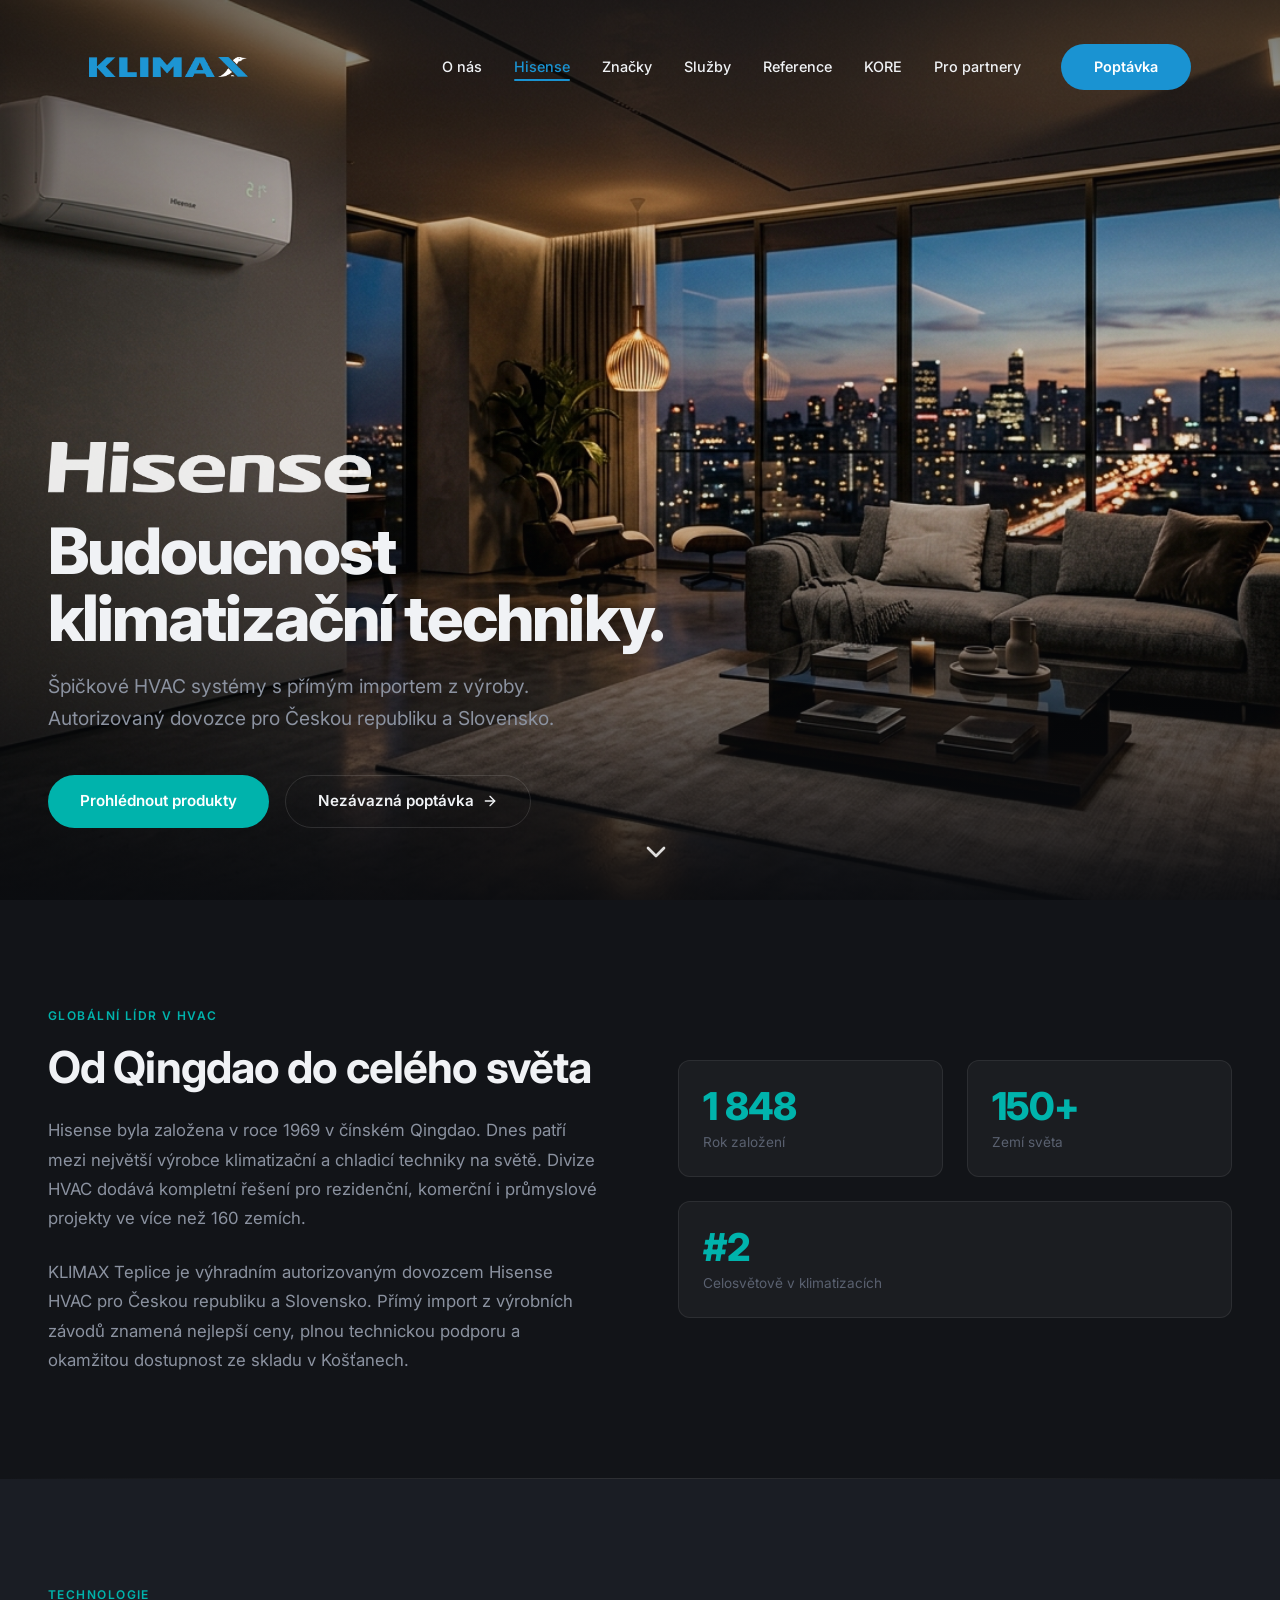
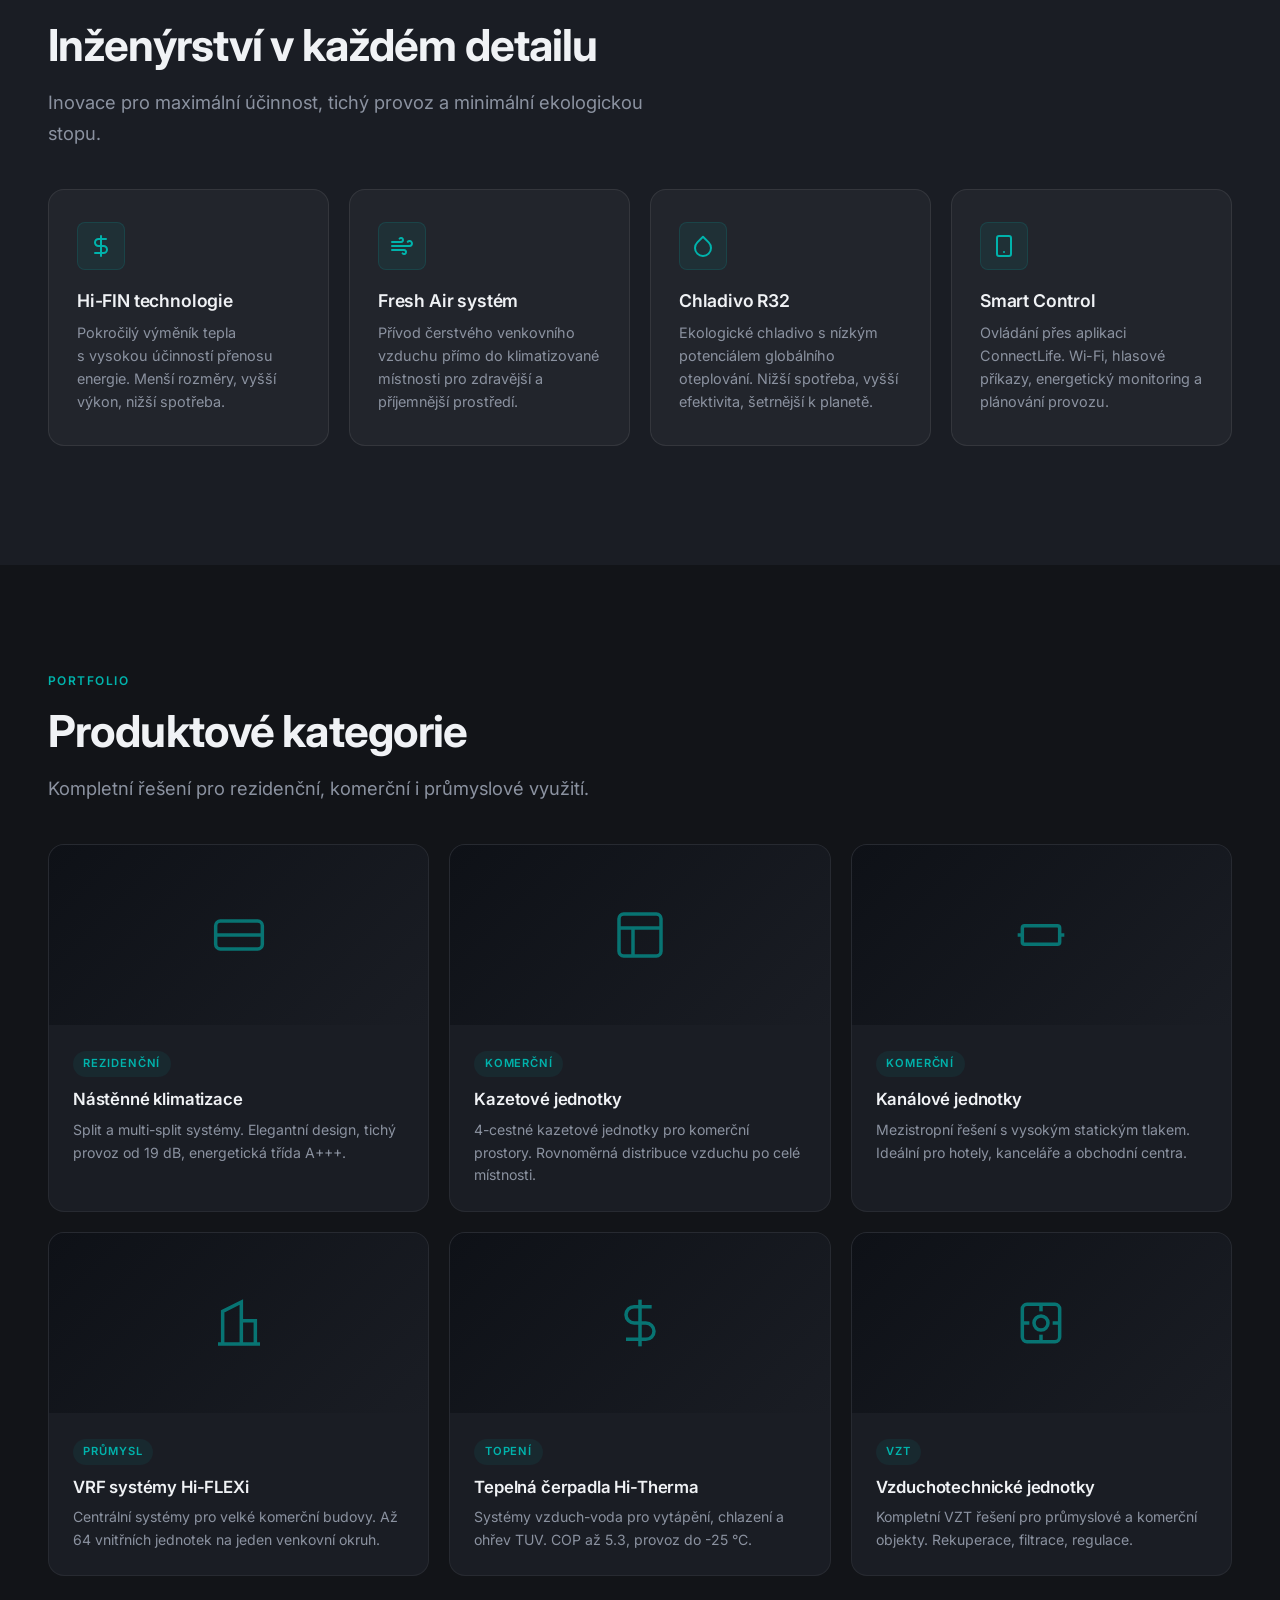
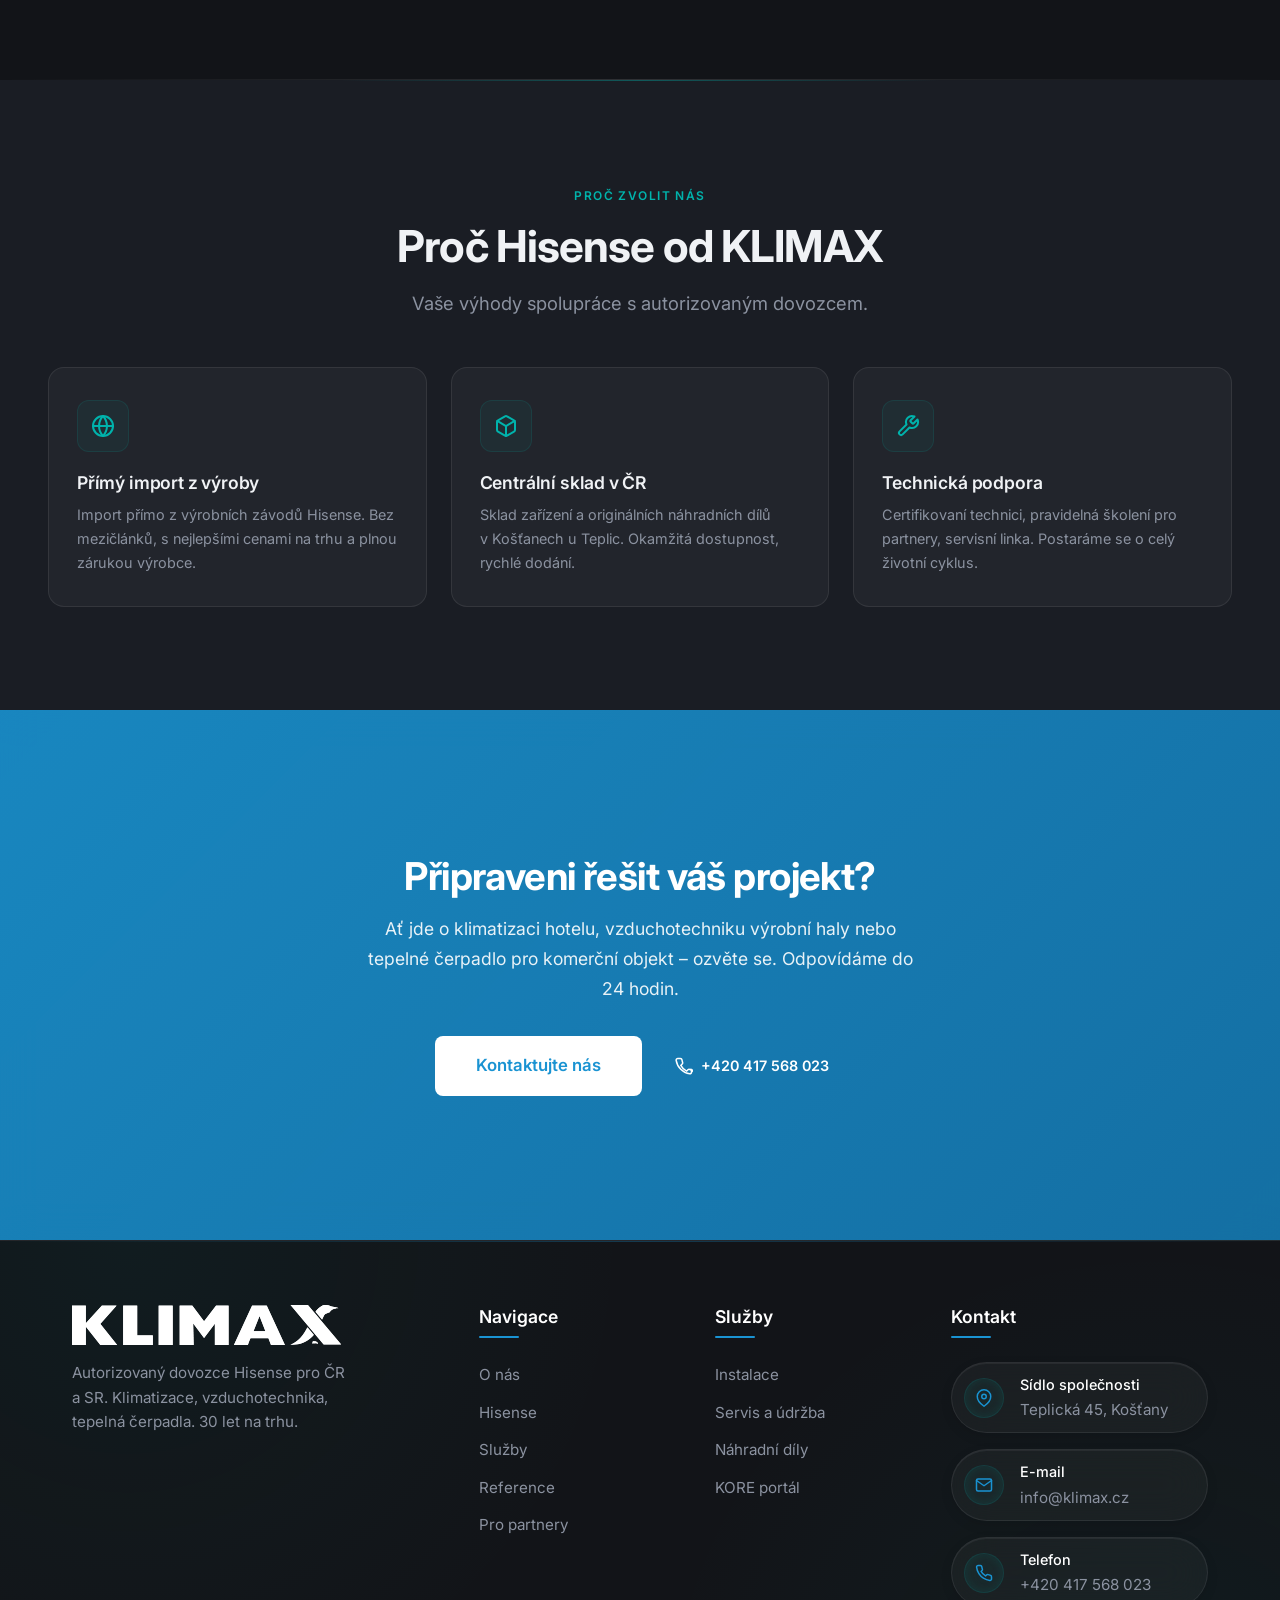
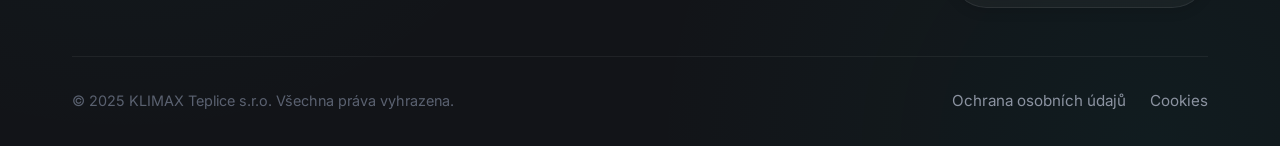
==== hisense.html @ 6080dca3 "other sites" ====
<!DOCTYPE html>
<html lang="cs">
<head>
    <meta charset="UTF-8">
    <meta name="viewport" content="width=device-width, initial-scale=1.0">
    <meta name="description" content="KLIMAX je výhradním autorizovaným dovozcem Hisense HVAC pro Českou republiku a Slovensko. Přímý import, profesionální instalace, celoživotní servis.">
    <meta name="robots" content="index, follow">
    <meta name="author" content="KLIMAX Teplice s.r.o.">
    <link rel="icon" type="image/svg+xml" href="assets/favicon/favicon.svg">
    <link rel="shortcut icon" href="assets/favicon/favicon.ico">
    <meta property="og:title" content="Hisense | KLIMAX Teplice">
    <meta property="og:description" content="KLIMAX je výhradním autorizovaným dovozcem Hisense HVAC pro Českou republiku a Slovensko. Přímý import z výroby, profesionální instalace, celoživotní servis.">
    <meta property="og:type" content="website">
    <meta property="og:locale" content="cs_CZ">
    <title>Hisense | KLIMAX Teplice</title>
    <link rel="stylesheet" href="css/variables.css">
    <link rel="stylesheet" href="css/layout.css">
    <link rel="stylesheet" href="css/components.css">
    <link rel="stylesheet" href="css/pages.css">
    <link rel="stylesheet" href="css/subpages.css">
    <link rel="stylesheet" href="css/hisense.css">
    <link rel="preconnect" href="https://fonts.googleapis.com">
    <link rel="preconnect" href="https://fonts.gstatic.com" crossorigin>
</head>
<body>

<nav class="nav" id="main-nav" role="navigation" aria-label="Hlavní navigace">
    <div class="container nav__inner">
        <a href="index.html" class="nav__logo" aria-label="KLIMAX – domovská stránka">
            <img src="assets/images/Klimax.webp" alt="KLIMAX Logo" class="nav__logo-img" width="140" height="40">
        </a>
        <ul class="nav__menu" id="nav-menu">
            <li class="nav__menu-item"><a href="o-nas.html" class="nav__menu-link">O nás</a></li>
            <li class="nav__menu-item"><a href="hisense.html" class="nav__menu-link nav__menu-link--active">Hisense</a></li>
            <li class="nav__menu-item"><a href="ostatni-znacky.html" class="nav__menu-link">Značky</a></li>
            <li class="nav__menu-item"><a href="sluzby.html" class="nav__menu-link">Služby</a></li>
            <li class="nav__menu-item"><a href="reference.html" class="nav__menu-link">Reference</a></li>
            <li class="nav__menu-item"><a href="kore.html" class="nav__menu-link">KORE</a></li>
            <li class="nav__menu-item"><a href="pro-partnery.html" class="nav__menu-link">Pro partnery</a></li>
            <li class="nav__menu-item"><a href="kontakt.html" class="btn btn--primary btn--pill nav__cta" id="nav-cta">Poptávka</a></li>
        </ul>
        <button class="nav__toggle" id="nav-toggle" aria-label="Otevřít menu" aria-expanded="false">
            <span class="nav__toggle-bar"></span>
            <span class="nav__toggle-bar"></span>
            <span class="nav__toggle-bar"></span>
        </button>
    </div>
</nav>

<main>
    <!-- ====================================================================
         HERO — Cinematic Fullscreen
         ==================================================================== -->
    <header class="hs-hero" id="hero">
        <div class="hs-hero__media">
            <img src="assets/images/hisense-hero-cinematic.jpg" alt="Moderní interiér s klimatizací Hisense" width="1920" height="1080">
        </div>

        <div class="hs-hero__content">
            <div class="hs-hero__logo">
                <img src="assets/images/Hisense.webp" alt="Hisense" width="240" height="48">
            </div>

            <h1 class="hs-hero__title">Budoucnost klimatizační techniky.</h1>

            <p class="hs-hero__subtitle">
                Špičkové HVAC systémy s přímým importem z výroby. Autorizovaný dovozce pro Českou republiku a Slovensko.
            </p>

            <div class="hs-hero__actions">
                <a href="#produkty" class="btn--hs">Prohlédnout produkty</a>
                <a href="kontakt.html" class="btn--hs-outline">
                    Nezávazná poptávka
                    <svg width="16" height="16" viewBox="0 0 24 24" fill="none" stroke="currentColor" stroke-width="2" stroke-linecap="round" stroke-linejoin="round"><path d="M5 12h14"/><path d="m12 5 7 7-7 7"/></svg>
                </a>
            </div>
        </div>

        <div class="hs-hero__scroll" aria-hidden="true">
            <svg width="32" height="32" viewBox="0 0 24 24" fill="none" stroke="currentColor" stroke-width="2" stroke-linecap="round" stroke-linejoin="round"><path d="m6 9 6 6 6-6"/></svg>
        </div>
    </header>


    <!-- ====================================================================
         BRAND INTRO — O Hisense
         ==================================================================== -->
    <section class="hs-section" id="o-hisense">
        <div class="hs-container">
            <div class="hs-intro">
                <div class="hs-intro__text hs-reveal">
                    <span class="hs-label">Globální lídr v HVAC</span>
                    <h2 class="hs-section-title">Od Qingdao do celého&nbsp;světa</h2>
                    <p>
                        Hisense byla založena v roce 1969 v čínském Qingdao. Dnes patří mezi největší výrobce klimatizační a chladicí techniky na světě. Divize HVAC dodává kompletní řešení pro rezidenční, komerční i průmyslové projekty ve více než 160 zemích.
                    </p>
                    <p>
                        KLIMAX Teplice je výhradním autorizovaným dovozcem Hisense HVAC pro Českou republiku a Slovensko. Přímý import z výrobních závodů znamená nejlepší ceny, plnou technickou podporu a okamžitou dostupnost ze skladu v Košťanech.
                    </p>
                </div>

                <div class="hs-intro__stats hs-reveal" data-delay="2">
                    <div class="hs-stat">
                        <div class="hs-stat__value" data-target="1969" data-counter>1969</div>
                        <div class="hs-stat__label">Rok založení</div>
                    </div>
                    <div class="hs-stat">
                        <div class="hs-stat__value" data-target="160" data-suffix="+" data-counter>0</div>
                        <div class="hs-stat__label">Zemí světa</div>
                    </div>
                    <div class="hs-stat hs-stat--wide">
                        <div>
                            <div class="hs-stat__value">#2</div>
                            <div class="hs-stat__label">Celosvětově v klimatizacích</div>
                        </div>
                    </div>
                </div>
            </div>
        </div>
    </section>

    <hr class="hs-divider">

    <!-- ====================================================================
         TECH SHOWCASE — Klíčové technologie
         ==================================================================== -->
    <section class="hs-section hs-section--dark hs-tech" id="technologie">
        <div class="hs-container">
            <div class="hs-reveal">
                <span class="hs-label">Technologie</span>
                <h2 class="hs-section-title">Inženýrství v každém detailu</h2>
                <p class="hs-section-subtitle">Inovace pro maximální účinnost, tichý provoz a minimální ekologickou stopu.</p>
            </div>

            <div class="hs-tech__track" style="margin-top: 2.5rem;" id="tech-track">
                <div class="hs-tech__card hs-reveal" data-delay="1">
                    <div class="hs-tech__icon">
                        <svg width="24" height="24" viewBox="0 0 24 24" fill="none" stroke="currentColor" stroke-width="2" stroke-linecap="round" stroke-linejoin="round"><path d="M12 2v20M17 5H9.5a3.5 3.5 0 0 0 0 7h5a3.5 3.5 0 0 1 0 7H6"/></svg>
                    </div>
                    <h3 class="hs-tech__card-title">Hi-FIN technologie</h3>
                    <p class="hs-tech__card-text">Pokročilý výměník tepla s&nbsp;vysokou účinností přenosu energie. Menší rozměry, vyšší výkon, nižší spotřeba.</p>
                </div>

                <div class="hs-tech__card hs-reveal" data-delay="2">
                    <div class="hs-tech__icon">
                        <svg width="24" height="24" viewBox="0 0 24 24" fill="none" stroke="currentColor" stroke-width="2" stroke-linecap="round" stroke-linejoin="round"><path d="M9.59 4.59A2 2 0 1 1 11 8H2m10.59 11.41A2 2 0 1 0 14 16H2m15.73-8.27A2.5 2.5 0 1 1 19.5 12H2"/></svg>
                    </div>
                    <h3 class="hs-tech__card-title">Fresh Air systém</h3>
                    <p class="hs-tech__card-text">Přívod čerstvého venkovního vzduchu přímo do klimatizované místnosti pro zdravější a příjemnější prostředí.</p>
                </div>

                <div class="hs-tech__card hs-reveal" data-delay="3">
                    <div class="hs-tech__icon">
                        <svg width="24" height="24" viewBox="0 0 24 24" fill="none" stroke="currentColor" stroke-width="2" stroke-linecap="round" stroke-linejoin="round"><path d="M12 2.69l5.66 5.66a8 8 0 1 1-11.31 0z"/></svg>
                    </div>
                    <h3 class="hs-tech__card-title">Chladivo R32</h3>
                    <p class="hs-tech__card-text">Ekologické chladivo s&nbsp;nízkým potenciálem globálního oteplování. Nižší spotřeba, vyšší efektivita, šetrnější k&nbsp;planetě.</p>
                </div>

                <div class="hs-tech__card hs-reveal" data-delay="4">
                    <div class="hs-tech__icon">
                        <svg width="24" height="24" viewBox="0 0 24 24" fill="none" stroke="currentColor" stroke-width="2" stroke-linecap="round" stroke-linejoin="round"><rect x="5" y="2" width="14" height="20" rx="2" ry="2"/><line x1="12" y1="18" x2="12.01" y2="18"/></svg>
                    </div>
                    <h3 class="hs-tech__card-title">Smart Control</h3>
                    <p class="hs-tech__card-text">Ovládání přes aplikaci ConnectLife. Wi-Fi, hlasové příkazy, energetický monitoring a plánování provozu.</p>
                </div>
            </div>

            <div class="hs-tech__hint" aria-hidden="true">
                <svg width="16" height="16" viewBox="0 0 24 24" fill="none" stroke="currentColor" stroke-width="2" stroke-linecap="round" stroke-linejoin="round"><path d="M5 12h14"/><path d="m12 5 7 7-7 7"/></svg>
                <span>Posuňte pro další</span>
            </div>
        </div>
    </section>


    <!-- ====================================================================
         PRODUCTS — Produktové kategorie
         ==================================================================== -->
    <section class="hs-section" id="produkty">
        <div class="hs-container">
            <div class="hs-reveal">
                <span class="hs-label">Portfolio</span>
                <h2 class="hs-section-title">Produktové kategorie</h2>
                <p class="hs-section-subtitle" style="margin-bottom: 2.5rem;">Kompletní řešení pro rezidenční, komerční i průmyslové využití.</p>
            </div>

            <div class="hs-products__grid">
                <div class="hs-product hs-reveal" data-delay="1">
                    <div class="hs-product__visual">
                        <svg width="56" height="56" viewBox="0 0 24 24" fill="none" stroke="var(--accent-hisense)" stroke-width="1.5"><rect x="2" y="6" width="20" height="12" rx="2"/><path d="M22 12H2"/></svg>
                    </div>
                    <div class="hs-product__body">
                        <span class="hs-product__tag">Rezidenční</span>
                        <h3 class="hs-product__name">Nástěnné klimatizace</h3>
                        <p class="hs-product__desc">Split a multi-split systémy. Elegantní design, tichý provoz od 19 dB, energetická třída A+++.</p>
                    </div>
                </div>

                <div class="hs-product hs-reveal" data-delay="2">
                    <div class="hs-product__visual">
                        <svg width="56" height="56" viewBox="0 0 24 24" fill="none" stroke="var(--accent-hisense)" stroke-width="1.5"><rect x="3" y="3" width="18" height="18" rx="2"/><path d="M3 9h18"/><path d="M9 21V9"/></svg>
                    </div>
                    <div class="hs-product__body">
                        <span class="hs-product__tag">Komerční</span>
                        <h3 class="hs-product__name">Kazetové jednotky</h3>
                        <p class="hs-product__desc">4-cestné kazetové jednotky pro komerční prostory. Rovnoměrná distribuce vzduchu po celé místnosti.</p>
                    </div>
                </div>

                <div class="hs-product hs-reveal" data-delay="3">
                    <div class="hs-product__visual">
                        <svg width="56" height="56" viewBox="0 0 24 24" fill="none" stroke="var(--accent-hisense)" stroke-width="1.5"><rect x="4" y="8" width="16" height="8" rx="1"/><path d="M2 12h2"/><path d="M20 12h2"/></svg>
                    </div>
                    <div class="hs-product__body">
                        <span class="hs-product__tag">Komerční</span>
                        <h3 class="hs-product__name">Kanálové jednotky</h3>
                        <p class="hs-product__desc">Mezistropní řešení s vysokým statickým tlakem. Ideální pro hotely, kanceláře a obchodní centra.</p>
                    </div>
                </div>

                <div class="hs-product hs-reveal" data-delay="4">
                    <div class="hs-product__visual">
                        <svg width="56" height="56" viewBox="0 0 24 24" fill="none" stroke="var(--accent-hisense)" stroke-width="1.5"><path d="M3 21h18"/><path d="M5 21V7l8-4v18"/><path d="M13 11h6v10"/></svg>
                    </div>
                    <div class="hs-product__body">
                        <span class="hs-product__tag">Průmysl</span>
                        <h3 class="hs-product__name">VRF systémy Hi-FLEXi</h3>
                        <p class="hs-product__desc">Centrální systémy pro velké komerční budovy. Až 64 vnitřních jednotek na jeden venkovní okruh.</p>
                    </div>
                </div>

                <div class="hs-product hs-reveal" data-delay="5">
                    <div class="hs-product__visual">
                        <svg width="56" height="56" viewBox="0 0 24 24" fill="none" stroke="var(--accent-hisense)" stroke-width="1.5"><path d="M12 2v20"/><path d="M17 5H9.5a3.5 3.5 0 0 0 0 7h5a3.5 3.5 0 0 1 0 7H6"/></svg>
                    </div>
                    <div class="hs-product__body">
                        <span class="hs-product__tag">Topení</span>
                        <h3 class="hs-product__name">Tepelná čerpadla Hi-Therma</h3>
                        <p class="hs-product__desc">Systémy vzduch-voda pro vytápění, chlazení a ohřev TUV. COP až 5.3, provoz do -25 °C.</p>
                    </div>
                </div>

                <div class="hs-product hs-reveal" data-delay="6">
                    <div class="hs-product__visual">
                        <svg width="56" height="56" viewBox="0 0 24 24" fill="none" stroke="var(--accent-hisense)" stroke-width="1.5"><rect x="4" y="4" width="16" height="16" rx="2"/><circle cx="12" cy="12" r="3"/><path d="M12 4v3"/><path d="M12 17v3"/><path d="M4 12h3"/><path d="M17 12h3"/></svg>
                    </div>
                    <div class="hs-product__body">
                        <span class="hs-product__tag">VZT</span>
                        <h3 class="hs-product__name">Vzduchotechnické jednotky</h3>
                        <p class="hs-product__desc">Kompletní VZT řešení pro průmyslové a komerční objekty. Rekuperace, filtrace, regulace.</p>
                    </div>
                </div>
            </div>
        </div>
    </section>

    <hr class="hs-divider">

    <!-- ====================================================================
         ADVANTAGE — Proč Hisense od KLIMAX
         ==================================================================== -->
    <section class="hs-section hs-section--dark hs-advantage" id="vyhody">
        <div class="hs-container">
            <div class="hs-reveal" style="text-align: center;">
                <span class="hs-label">Proč zvolit nás</span>
                <h2 class="hs-section-title" style="max-width: 600px; margin-left: auto; margin-right: auto;">Proč Hisense od&nbsp;KLIMAX</h2>
                <p class="hs-section-subtitle" style="max-width: 550px; margin-left: auto; margin-right: auto;">Vaše výhody spolupráce s&nbsp;autorizovaným dovozcem.</p>
            </div>

            <div class="hs-advantage__grid">
                <div class="hs-advantage__card hs-reveal" data-delay="1">
                    <div class="hs-advantage__icon">
                        <svg width="24" height="24" viewBox="0 0 24 24" fill="none" stroke="currentColor" stroke-width="2" stroke-linecap="round" stroke-linejoin="round"><circle cx="12" cy="12" r="10"/><path d="M2 12h20"/><path d="M12 2a15.3 15.3 0 0 1 4 10 15.3 15.3 0 0 1-4 10 15.3 15.3 0 0 1-4-10 15.3 15.3 0 0 1 4-10z"/></svg>
                    </div>
                    <h3 class="hs-advantage__title">Přímý import z výroby</h3>
                    <p class="hs-advantage__text">Import přímo z výrobních závodů Hisense. Bez mezičlánků, s&nbsp;nejlepšími cenami na trhu a plnou zárukou výrobce.</p>
                </div>

                <div class="hs-advantage__card hs-reveal" data-delay="2">
                    <div class="hs-advantage__icon">
                        <svg width="24" height="24" viewBox="0 0 24 24" fill="none" stroke="currentColor" stroke-width="2" stroke-linecap="round" stroke-linejoin="round"><path d="M21 16V8a2 2 0 0 0-1-1.73l-7-4a2 2 0 0 0-2 0l-7 4A2 2 0 0 0 3 8v8a2 2 0 0 0 1 1.73l7 4a2 2 0 0 0 2 0l7-4A2 2 0 0 0 21 16z"/><polyline points="3.27 6.96 12 12.01 20.73 6.96"/><line x1="12" y1="22.08" x2="12" y2="12"/></svg>
                    </div>
                    <h3 class="hs-advantage__title">Centrální sklad v ČR</h3>
                    <p class="hs-advantage__text">Sklad zařízení a originálních náhradních dílů v&nbsp;Košťanech u Teplic. Okamžitá dostupnost, rychlé dodání.</p>
                </div>

                <div class="hs-advantage__card hs-reveal" data-delay="3">
                    <div class="hs-advantage__icon">
                        <svg width="24" height="24" viewBox="0 0 24 24" fill="none" stroke="currentColor" stroke-width="2" stroke-linecap="round" stroke-linejoin="round"><path d="M14.7 6.3a1 1 0 0 0 0 1.4l1.6 1.6a1 1 0 0 0 1.4 0l3.77-3.77a6 6 0 0 1-7.94 7.94l-6.91 6.91a2.12 2.12 0 0 1-3-3l6.91-6.91a6 6 0 0 1 7.94-7.94l-3.76 3.76z"/></svg>
                    </div>
                    <h3 class="hs-advantage__title">Technická podpora</h3>
                    <p class="hs-advantage__text">Certifikovaní technici, pravidelná školení pro partnery, servisní linka. Postaráme se o celý životní cyklus.</p>
                </div>
            </div>
        </div>
    </section>


    <!-- ====================================================================
         CTA — Stejný jako na ostatních stránkách
         ==================================================================== -->
    <section class="section cta-section" id="cta">
        <div class="container cta-section__content fade-in">
            <h2 class="cta-section__title">Připraveni řešit váš projekt?</h2>
            <p class="cta-section__text">
                Ať jde o klimatizaci hotelu, vzduchotechniku výrobní haly nebo tepelné čerpadlo
                pro komerční objekt – ozvěte se. Odpovídáme do 24 hodin.
            </p>
            <div class="cta-section__actions">
                <a href="kontakt.html" class="btn btn--white btn--lg btn--pill" id="cta-contact">Kontaktujte nás</a>
                <a href="tel:+420417568023" class="btn btn--ghost-white" id="cta-phone">
                    <svg width="18" height="18" viewBox="0 0 18 18" fill="none" stroke="currentColor" stroke-width="1.5" aria-hidden="true"><path d="M16.5 12.69v2.5a1.67 1.67 0 01-1.82 1.67A16.5 16.5 0 011.14 3.32 1.67 1.67 0 012.81 1.5h2.5a1.67 1.67 0 011.67 1.43 10.72 10.72 0 00.58 2.35 1.67 1.67 0 01-.37 1.76L5.84 8.39a13.33 13.33 0 005.77 5.77l1.35-1.35a1.67 1.67 0 011.76-.37 10.72 10.72 0 002.35.58 1.67 1.67 0 011.43 1.67z"/></svg>
                    +420 417 568 023
                </a>
            </div>
        </div>
    </section>
</main>

<footer class="footer" id="footer">
    <div class="container">
        <div class="footer__grid">
            <div class="footer__col">
                <a href="index.html" class="footer__logo" aria-label="KLIMAX">
                    <img src="assets/images/Klimax-white.webp" alt="KLIMAX Logo" class="footer__logo-img" width="140" height="40">
                </a>
                <p class="footer__about">
                    Autorizovaný dovozce Hisense pro ČR a SR.
                    Klimatizace, vzduchotechnika, tepelná čerpadla.
                    30&nbsp;let na trhu.
                </p>
            </div>
            <div class="footer__col">
                <h4 class="footer__title">Navigace</h4>
                <ul class="footer__links">
                    <li><a href="o-nas.html" class="footer__link">O nás</a></li>
                    <li><a href="hisense.html" class="footer__link">Hisense</a></li>
                    <li><a href="sluzby.html" class="footer__link">Služby</a></li>
                    <li><a href="reference.html" class="footer__link">Reference</a></li>
                    <li><a href="pro-partnery.html" class="footer__link">Pro partnery</a></li>
                </ul>
            </div>
            <div class="footer__col">
                <h4 class="footer__title">Služby</h4>
                <ul class="footer__links">
                    <li><a href="sluzby.html#instalace" class="footer__link">Instalace</a></li>
                    <li><a href="sluzby.html#servis" class="footer__link">Servis a údržba</a></li>
                    <li><a href="sluzby.html#nahradni-dily" class="footer__link">Náhradní díly</a></li>
                    <li><a href="kore.html" class="footer__link">KORE portál</a></li>
                </ul>
            </div>
            <div class="footer__col">
                <h4 class="footer__title">Kontakt</h4>
                <div class="footer__contact">
                    <a href="https://maps.google.com/?q=Teplická+45,+Košťany" target="_blank" rel="noopener noreferrer" class="footer__contact-item">
                        <div class="footer__contact-icon">
                            <svg width="18" height="18" viewBox="0 0 24 24" fill="none" stroke="currentColor" stroke-width="2" stroke-linecap="round" stroke-linejoin="round"><path d="M21 10c0 7-9 13-9 13s-9-6-9-13a9 9 0 0 1 18 0z"/><circle cx="12" cy="10" r="3"/></svg>
                        </div>
                        <div class="footer__contact-text">
                            <strong>Sídlo společnosti</strong>
                            <span>Teplická 45, Košťany</span>
                        </div>
                    </a>
                    <a href="mailto:info@klimax.cz" class="footer__contact-item">
                        <div class="footer__contact-icon">
                            <svg width="18" height="18" viewBox="0 0 24 24" fill="none" stroke="currentColor" stroke-width="2" stroke-linecap="round" stroke-linejoin="round"><path d="M4 4h16c1.1 0 2 .9 2 2v12c0 1.1-.9 2-2 2H4c-1.1 0-2-.9-2-2V6c0-1.1.9-2 2-2z"/><polyline points="22,6 12,13 2,6"/></svg>
                        </div>
                        <div class="footer__contact-text">
                            <strong>E-mail</strong>
                            <span>info@klimax.cz</span>
                        </div>
                    </a>
                    <a href="tel:+420417568023" class="footer__contact-item">
                        <div class="footer__contact-icon">
                            <svg width="18" height="18" viewBox="0 0 24 24" fill="none" stroke="currentColor" stroke-width="2" stroke-linecap="round" stroke-linejoin="round"><path d="M22 16.92v3a2 2 0 0 1-2.18 2 19.79 19.79 0 0 1-8.63-3.07 19.5 19.5 0 0 1-6-6 19.79 19.79 0 0 1-3.07-8.67A2 2 0 0 1 4.11 2h3a2 2 0 0 1 2 1.72 12.84 12.84 0 0 0 .7 2.81 2 2 0 0 1-.45 2.11L8.09 9.91a16 16 0 0 0 6 6l1.27-1.27a2 2 0 0 1 2.11-.45 12.84 12.84 0 0 0 2.81.7A2 2 0 0 1 22 16.92z"/></svg>
                        </div>
                        <div class="footer__contact-text">
                            <strong>Telefon</strong>
                            <span>+420 417 568 023</span>
                        </div>
                    </a>
                </div>
            </div>
        </div>
        <div class="footer__bottom">
            <p class="footer__copyright">&copy; 2025 KLIMAX Teplice s.r.o. Všechna práva vyhrazena.</p>
            <div class="footer__bottom-links">
                <a href="#" class="footer__link">Ochrana osobních údajů</a>
                <a href="#" class="footer__link">Cookies</a>
            </div>
        </div>
    </div>
</footer>

<script src="js/main.js"></script>
<script>
/* ==========================================================================
   Hisense Page – Reveal Animations & Counter
   Uses IntersectionObserver for scroll-triggered entrance animations.
   ========================================================================== */
(function () {
  'use strict';

  /* --- Scroll Reveal --- */
  const reveals = document.querySelectorAll('.hs-reveal');
  if (reveals.length && 'IntersectionObserver' in window) {
    const revealObs = new IntersectionObserver(function (entries) {
      entries.forEach(function (entry) {
        if (entry.isIntersecting) {
          entry.target.classList.add('hs-reveal--visible');
          revealObs.unobserve(entry.target);
        }
      });
    }, { threshold: 0.12 });

    reveals.forEach(function (el) { revealObs.observe(el); });
  } else {
    /* Fallback: show all */
    reveals.forEach(function (el) { el.classList.add('hs-reveal--visible'); });
  }

  /* --- Stat Counter Animation --- */
  var counterEls = document.querySelectorAll('[data-counter]');
  if (counterEls.length && 'IntersectionObserver' in window) {
    var counterObs = new IntersectionObserver(function (entries) {
      entries.forEach(function (entry) {
        if (entry.isIntersecting) {
          animateCounter(entry.target);
          counterObs.unobserve(entry.target);
        }
      });
    }, { threshold: 0.5 });

    counterEls.forEach(function (el) { counterObs.observe(el); });
  }

  function animateCounter(el) {
    var target = parseInt(el.getAttribute('data-target'), 10);
    var suffix = el.getAttribute('data-suffix') || '';
    var prefix = el.getAttribute('data-prefix') || '';
    var duration = 1800;
    var start = performance.now();

    function update(now) {
      var elapsed = now - start;
      var progress = Math.min(elapsed / duration, 1);
      /* ease-out cubic */
      var eased = 1 - Math.pow(1 - progress, 3);
      var current = Math.round(eased * target);
      el.textContent = prefix + current.toLocaleString('cs-CZ') + suffix;
      if (progress < 1) requestAnimationFrame(update);
    }

    requestAnimationFrame(update);
  }

  /* --- Tech track drag-to-scroll (mobile/tablet) --- */
  var track = document.getElementById('tech-track');
  if (track) {
    var isDown = false, startX, scrollLeft;

    track.addEventListener('mousedown', function (e) {
      isDown = true;
      track.style.cursor = 'grabbing';
      startX = e.pageX - track.offsetLeft;
      scrollLeft = track.scrollLeft;
    });

    track.addEventListener('mouseleave', function () { isDown = false; track.style.cursor = 'grab'; });
    track.addEventListener('mouseup', function () { isDown = false; track.style.cursor = 'grab'; });

    track.addEventListener('mousemove', function (e) {
      if (!isDown) return;
      e.preventDefault();
      var x = e.pageX - track.offsetLeft;
      track.scrollLeft = scrollLeft - (x - startX);
    });
  }
})();
</script>
</body>
</html>
---- css/variables.css ----
/* ==========================================================================
   KLIMAX Teplice – Design Tokens, Reset & Base Styles
   --------------------------------------------------------------------------
   Single source of truth for all design tokens used across the site.
   Import this file FIRST in your main stylesheet or HTML.
   ========================================================================== */

/* --------------------------------------------------------------------------
   Google Font: Inter (400 Regular, 500 Medium, 600 SemiBold, 700 Bold)
   -------------------------------------------------------------------------- */
@import url('https://fonts.googleapis.com/css2?family=Inter:wght@400;500;600;700&display=swap');

/* ==========================================================================
   1. DESIGN TOKENS (Custom Properties)
   ========================================================================== */
:root {
  /* --- Colour Palette: Backgrounds ---------------------------------------- */
  --bg-primary:    #121418;
  --bg-secondary:  #1A1D24;
  --bg-tertiary:   #22262E;
  --bg-elevated:   #2A2E38;

  /* --- Colour Palette: Text ----------------------------------------------- */
  --text-primary:   #F0F2F5;
  --text-secondary: #8B92A0;
  --text-muted:     #5A6170;

  /* --- Colour Palette: KLIMAX Accent (Primary Blue) ----------------------- */
  --accent-klimax:       #1a93d2;
  --accent-klimax-hover:  #1580bc;
  --accent-klimax-glow:   rgba(26, 147, 210, 0.15);
  --accent-klimax-glow-strong: rgba(26, 147, 210, 0.30);

  /* --- Colour Palette: Hisense Accent (Teal – brand-specific only) -------- */
  --accent-hisense:      #00B3AC;
  --accent-hisense-hover: #009E98;
  --accent-hisense-glow:  rgba(0, 179, 172, 0.12);

  /* --- Typography --------------------------------------------------------- */
  --font-primary: 'Inter', system-ui, -apple-system, BlinkMacSystemFont, 'Segoe UI', Roboto, sans-serif;

  /* --- Borders ------------------------------------------------------------ */
  --border-color:       rgba(255, 255, 255, 0.06);
  --border-color-hover: rgba(255, 255, 255, 0.12);

  /* --- Border Radii ------------------------------------------------------- */
  --radius-sm:  6px;
  --radius-md:  8px;
  --radius-lg: 12px;
  --radius-xl: 16px;
  --radius-pill: 50px;

  /* --- Shadows ------------------------------------------------------------- */
  --shadow-sm:  0 2px  8px rgba(0, 0, 0, 0.20);
  --shadow-md:  0 4px 24px rgba(0, 0, 0, 0.25);
  --shadow-lg:  0 8px 40px rgba(0, 0, 0, 0.35);
  --shadow-glow-klimax:  0 4px 30px rgba(26, 147, 210, 0.15);
  --shadow-glow-hisense: 0 4px 30px rgba(0, 179, 172, 0.12);

  /* --- Transitions -------------------------------------------------------- */
  --transition-fast:   0.2s ease;
  --transition-base:   0.3s ease;
  --transition-smooth: 0.4s cubic-bezier(0.25, 0.46, 0.45, 0.94);

  /* --- Z-Index Scale ------------------------------------------------------ */
  --z-base:    1;
  --z-card:   10;
  --z-nav:  1000;
  --z-modal: 2000;

  /* --- Spacing Scale (used for reference) --------------------------------- */
  --space-xs:  0.25rem;
  --space-sm:  0.5rem;
  --space-md:  1rem;
  --space-lg:  1.5rem;
  --space-xl:  2rem;
  --space-2xl: 3rem;
  --space-3xl: 4rem;
  --space-4xl: 5rem;

  /* --- Nav Height --------------------------------------------------------- */
  --nav-height: 100px;
  --nav-height-scrolled: 70px;

  /* --- Liquid Glass Design Tokens ---------------------------------------- */
  --glass-bg:            rgba(255, 255, 255, 0.04);
  --glass-bg-strong:     rgba(255, 255, 255, 0.07);
  --glass-bg-accent:     rgba(0, 179, 172, 0.06);
  --glass-bg-klimax:     rgba(26, 147, 210, 0.06);
  --glass-border:        rgba(255, 255, 255, 0.08);
  --glass-border-strong: rgba(255, 255, 255, 0.14);
  --glass-border-accent: rgba(0, 179, 172, 0.15);
  --glass-glow:          inset 0 1px 0 0 rgba(255, 255, 255, 0.06);
  --glass-glow-strong:   inset 0 1px 0 0 rgba(255, 255, 255, 0.12);
  --glass-glow-edge:     inset 0 0 30px rgba(255, 255, 255, 0.02);
  --glass-blur:          20px;
  --glass-blur-heavy:    40px;
  --glass-shadow:        0 8px 32px rgba(0, 0, 0, 0.25), 0 2px 8px rgba(0, 0, 0, 0.15);
  --glass-shadow-lg:     0 16px 48px rgba(0, 0, 0, 0.3), 0 4px 12px rgba(0, 0, 0, 0.2);
  --glass-shadow-float:  0 20px 60px rgba(0, 0, 0, 0.35);
  --glass-refraction:    linear-gradient(135deg, rgba(255,255,255,0.08) 0%, transparent 40%, transparent 60%, rgba(255,255,255,0.04) 100%);
}


/* ==========================================================================
   2. CSS RESET
   ========================================================================== */

/*
 * Modern CSS reset – removes default browser inconsistencies while
 * preserving accessibility defaults (focus outlines, reduced-motion).
 */

*,
*::before,
*::after {
  box-sizing: border-box;
  margin: 0;
  padding: 0;
}

/* Remove list styles on ul, ol with a role attribute (indicates navigation) */
ul,
ol {
  list-style: none;
}

/* Anchors: inherit colour, remove underline by default */
a {
  color: inherit;
  text-decoration: none;
}

/* Images & media: block-level, max-width containment */
img,
picture,
video,
canvas {
  display: block;
  max-width: 100%;
}

/* SVGs: block by default, inline when inside flex/inline-flex containers */
svg {
  max-width: 100%;
}

/* Standalone SVGs are block-level */
svg:not([class]) {
  display: block;
}

/* SVGs inside buttons, links, and inline containers stay inline */
.btn svg,
.brand-card__link svg,
.trust-bar__item svg,
.footer__contact-item svg,
.kore-teaser__feature svg,
.service-card__icon svg,
.pillar-card__icon svg {
  display: inline-block;
  flex-shrink: 0;
}

/* Form elements: inherit font */
input,
button,
textarea,
select {
  font: inherit;
  color: inherit;
}

/* Remove default button styles */
button {
  background: none;
  border: none;
  cursor: pointer;
}

/* Tables */
table {
  border-collapse: collapse;
  border-spacing: 0;
}


/* ==========================================================================
   3. BASE / BODY STYLES
   ========================================================================== */

html {
  scroll-behavior: smooth;
  -webkit-text-size-adjust: 100%;
  text-size-adjust: 100%;
}

/* Respect user motion preferences */
@media (prefers-reduced-motion: reduce) {
  html {
    scroll-behavior: auto;
  }

  *,
  *::before,
  *::after {
    animation-duration: 0.01ms !important;
    animation-iteration-count: 1 !important;
    transition-duration: 0.01ms !important;
    scroll-behavior: auto !important;
  }
}

body {
  background-color: var(--bg-primary);
  color: var(--text-primary);
  font-family: var(--font-primary);
  font-size: 1rem;
  line-height: 1.6;
  -webkit-font-smoothing: antialiased;
  -moz-osx-font-smoothing: grayscale;
  text-rendering: optimizeLegibility;
  overflow-x: hidden;
  min-height: 100vh;
  min-height: 100dvh; /* Modern viewport unit */
}


/* ==========================================================================
   4. TYPOGRAPHY SCALE
   ========================================================================== */

/*
 * Fluid typography using clamp() – smoothly scales between breakpoints
 * without abrupt jumps. Values: min / preferred (viewport-relative) / max.
 */

h1,
.h1 {
  font-family: var(--font-primary);
  font-size: clamp(2.5rem, 5vw + 1rem, 4rem);
  font-weight: 700;
  line-height: 1.1;
  letter-spacing: -0.02em;
  color: var(--text-primary);
}

h2,
.h2 {
  font-family: var(--font-primary);
  font-size: clamp(2rem, 4vw + 0.5rem, 3rem);
  font-weight: 700;
  line-height: 1.15;
  letter-spacing: -0.015em;
  color: var(--text-primary);
}

h3,
.h3 {
  font-family: var(--font-primary);
  font-size: clamp(1.25rem, 2vw + 0.25rem, 1.75rem);
  font-weight: 600;
  line-height: 1.3;
  letter-spacing: -0.01em;
  color: var(--text-primary);
}

h4,
.h4 {
  font-family: var(--font-primary);
  font-size: 1.125rem;
  font-weight: 600;
  line-height: 1.4;
  color: var(--text-primary);
}

p {
  font-size: 1rem;
  line-height: 1.7;
  color: var(--text-secondary);
}

@media (min-width: 768px) {
  p {
    font-size: 1.125rem;
  }
}

/* Larger body text variant */
.text-lg {
  font-size: 1.25rem;
  line-height: 1.6;
}

small,
.text-sm {
  font-size: 0.875rem;
  line-height: 1.5;
}


/* ==========================================================================
   5. SELECTION & FOCUS STYLES
   ========================================================================== */

::selection {
  background-color: var(--accent-klimax);
  color: #ffffff;
}

::-moz-selection {
  background-color: var(--accent-klimax);
  color: #ffffff;
}

/* Accessible focus-visible outlines – only on keyboard navigation */
:focus-visible {
  outline: 2px solid var(--accent-klimax);
  outline-offset: 2px;
}

/* Remove outline for mouse clicks */
:focus:not(:focus-visible) {
  outline: none;
}


/* ==========================================================================
   6. SCROLLBAR STYLING (Webkit + Firefox)
   ========================================================================== */

/* Firefox */
* {
  scrollbar-width: thin;
  scrollbar-color: var(--bg-tertiary) var(--bg-primary);
}

/* Webkit (Chrome, Safari, Edge) */
::-webkit-scrollbar {
  width: 8px;
}

::-webkit-scrollbar-track {
  background: var(--bg-primary);
}

::-webkit-scrollbar-thumb {
  background: var(--bg-tertiary);
  border-radius: 4px;
}

::-webkit-scrollbar-thumb:hover {
  background: var(--bg-elevated);
}
---- css/layout.css ----
/* ==========================================================================
   KLIMAX Teplice – Layout Primitives
   --------------------------------------------------------------------------
   Container, section, and grid utilities. Mobile-first with progressive
   enhancement at sm (480), md (768), lg (1024), xl (1280) breakpoints.
   ========================================================================== */


/* ==========================================================================
   1. CONTAINER
   ========================================================================== */

.container {
  width: 100%;
  max-width: 1200px;
  margin-left: auto;
  margin-right: auto;
  padding-left: 1rem;
  padding-right: 1rem;
}

/* Narrower container variant for text-heavy content */
.container--narrow {
  max-width: 800px;
}

/* Wider container for full-bleed sections */
.container--wide {
  max-width: 1400px;
}


/* ==========================================================================
   2. SECTION
   ========================================================================== */

.section {
  padding-top: 3rem;
  padding-bottom: 3rem;
  position: relative;
}

/* --- Section Header ------------------------------------------------------- */
.section__header {
  text-align: center;
  margin-bottom: 2rem;
}

.section__title {
  position: relative;
  display: inline-block;
  margin-bottom: 1rem;
}

/* Accent underline beneath section titles */
.section__title::after {
  content: '';
  position: absolute;
  bottom: -8px;
  left: 50%;
  transform: translateX(-50%);
  width: 48px;
  height: 3px;
  background: var(--accent-klimax);
  border-radius: 2px;
  transition: width var(--transition-base);
}

.section__title:hover::after {
  width: 72px;
}

.section__subtitle {
  color: var(--text-secondary);
  max-width: 600px;
  margin-left: auto;
  margin-right: auto;
  margin-top: 1rem;
  font-size: 1rem;
  line-height: 1.7;
}

/* --- Dark Section Variant ------------------------------------------------- */
.section--dark {
  background-color: var(--bg-primary);
  color: #ffffff;
}

.section--dark .section__title {
  color: #ffffff;
}

.section--dark .section__subtitle {
  color: rgba(255, 255, 255, 0.7);
}


/* ==========================================================================
   3. GRID UTILITIES
   ========================================================================== */

/*
 * Reusable grid system. Each grid defaults to single column (mobile-first)
 * and expands at larger breakpoints via media queries below.
 */

.grid {
  display: grid;
  gap: 1.5rem;
}

.grid--2 { --grid-columns: 2; }
.grid--3 { --grid-columns: 3; }
.grid--4 { --grid-columns: 4; }


/* ==========================================================================
   4. RESPONSIVE BREAKPOINTS (Mobile-First)
   ========================================================================== */

/* --- sm: 480px ------------------------------------------------------------ */
@media (min-width: 480px) {
  .section__subtitle {
    font-size: 1.0625rem;
  }
}

/* --- md: 768px ------------------------------------------------------------ */
@media (min-width: 768px) {
  .container {
    padding-left: 1.5rem;
    padding-right: 1.5rem;
  }

  .section {
    padding-top: 4rem;
    padding-bottom: 4rem;
  }

  .section__header {
    margin-bottom: 2.5rem;
  }

  .section__subtitle {
    font-size: 1.125rem;
  }

  /* Grid expands to 2 columns at md */
  .grid--2,
  .grid--3,
  .grid--4 {
    grid-template-columns: repeat(2, 1fr);
  }
}

/* --- lg: 1024px ----------------------------------------------------------- */
@media (min-width: 1024px) {
  .section {
    padding-top: 5rem;
    padding-bottom: 5rem;
  }

  .section__header {
    margin-bottom: 3rem;
  }

  /* 3-col grid at lg */
  .grid--3 {
    grid-template-columns: repeat(3, 1fr);
  }

  /* 4-col grid starts as 3 at lg */
  .grid--4 {
    grid-template-columns: repeat(3, 1fr);
  }
}

/* --- xl: 1280px ----------------------------------------------------------- */
@media (min-width: 1280px) {
  .container {
    padding-left: 2rem;
    padding-right: 2rem;
  }

  /* Full 4-col grid at xl */
  .grid--4 {
    grid-template-columns: repeat(4, 1fr);
  }
}
---- css/components.css ----
/* ==========================================================================
   KLIMAX Teplice – Components
   --------------------------------------------------------------------------
   All reusable UI components: navigation, buttons, trust bar, cards,
   KORE teaser, CTA section, footer, and scroll-triggered animations.
   ========================================================================== */


/* ==========================================================================
   1. NAVIGATION (.nav)
   ==========================================================================
   Fixed top bar. Starts transparent over the hero, transitions to a frosted
   glass surface on scroll via JS-toggled .nav--scrolled class.
   ========================================================================== */

.nav {
  position: fixed;
  top: 1rem;
  left: 0;
  right: 0;
  margin: 0 auto;
  width: 90%;
  max-width: 1200px;
  z-index: var(--z-nav);
  background: transparent;
  border: 1px solid transparent;
  border-radius: 50px;
  transition: all 0.7s cubic-bezier(0.16, 1, 0.3, 1);
}

/* Scrolled state – frosted glass pill */
.nav--scrolled {
  background: rgba(18, 20, 24, 0.65);
  -webkit-backdrop-filter: blur(var(--glass-blur-heavy)) saturate(1.6);
  backdrop-filter: blur(var(--glass-blur-heavy)) saturate(1.6);
  border: 1px solid var(--glass-border);
  box-shadow:
    var(--glass-glow),
    0 10px 40px rgba(0, 0, 0, 0.3);
}

/* Mobile Nav Reset (Full width to fix toggler offset) */
@media (max-width: 767px) {
  .nav {
    width: 100%;
    top: 0;
    border-radius: 0;
    border-left: none;
    border-right: none;
    border-top: none;
  }
}

/* --- Nav Inner ------------------------------------------------------------- */
.nav__inner {
  display: flex;
  align-items: center;
  justify-content: space-between;
  height: var(--nav-height);
  max-width: 1200px;
  margin: 0 auto;
  padding: 0 1.5rem;
  transition: height var(--transition-smooth);
}

.nav--scrolled .nav__inner {
  height: var(--nav-height-scrolled);
}

/* --- Logo ----------------------------------------------------------------- */
.nav__logo {
  display: flex;
  align-items: center;
  gap: 0.75rem;
  text-decoration: none;
  flex-shrink: 0;
}

.nav__logo-img {
  height: 20px;
  width: auto;
  display: block;
}

/* --- Menu ----------------------------------------------------------------- */
.nav__menu {
  display: flex;
  align-items: center;
  gap: 2rem;
}

.nav__menu-item {
  position: relative;
}

.nav__menu-link {
  color: var(--text-primary);
  font-size: 0.9rem;
  font-weight: 500;
  padding: 0.25rem 0;
  position: relative;
  transition: color var(--transition-base);
}

/* Accent underline on hover */
.nav__menu-link::after {
  content: '';
  position: absolute;
  bottom: -2px;
  left: 0;
  width: 0;
  height: 2px;
  background: var(--accent-klimax);
  border-radius: 1px;
  transition: width var(--transition-base);
}

.nav__menu-link:hover,
.nav__menu-link--active {
  color: var(--text-primary);
}

.nav__menu-link:hover::after,
.nav__menu-link--active::after {
  width: 100%;
}

/* --- Nav CTA -------------------------------------------------------------- */
.nav__cta {
  margin-left: 0.5rem;
}

/* --- Hamburger Toggle ----------------------------------------------------- */
.nav__toggle {
  display: none;
  flex-direction: column;
  justify-content: center;
  gap: 5px;
  width: 32px;
  height: 32px;
  cursor: pointer;
  padding: 0;
  background: none;
  border: none;
  position: relative;
  z-index: calc(var(--z-nav) + 10);
}

.nav__toggle-bar {
  display: block;
  width: 24px;
  height: 2px;
  background-color: var(--text-primary);
  border-radius: 2px;
  transition:
    transform var(--transition-base),
    opacity var(--transition-base);
}

/* Hamburger → X animation when menu open */
.nav__toggle.active .nav__toggle-bar:nth-child(1) {
  transform: translateY(7px) rotate(45deg);
}

.nav__toggle.active .nav__toggle-bar:nth-child(2) {
  opacity: 0;
}

.nav__toggle.active .nav__toggle-bar:nth-child(3) {
  transform: translateY(-7px) rotate(-45deg);
}

/* --- Mobile Menu (< 768px) ------------------------------------------------ */
@media (max-width: 767px) {
  .nav__toggle {
    display: flex;
  }

  .nav__menu {
    position: fixed;
    top: 0;
    left: 0;
    right: 0;
    bottom: 0;
    width: 100%;
    height: 100vh;
    height: 100dvh;
    background: rgba(18, 20, 24, 0.98);
    -webkit-backdrop-filter: blur(40px);
    backdrop-filter: blur(40px);
    flex-direction: column;
    justify-content: center;
    align-items: center;
    gap: 1.25rem;
    padding: 1.5rem 2rem;
    opacity: 0;
    transform: scale(1.05);
    pointer-events: none;
    transition: opacity 0.4s cubic-bezier(0.16, 1, 0.3, 1), transform 0.4s cubic-bezier(0.16, 1, 0.3, 1);
  }

  .nav__menu--open {
    opacity: 1;
    transform: scale(1);
    pointer-events: auto;
  }

  .nav__menu-link {
    font-size: 1.5rem;
    font-weight: 700;
    letter-spacing: -0.02em;
    color: #ffffff;
    opacity: 0.8;
    padding: 0.25rem 0;
    transition: opacity 0.2s ease, color 0.2s ease;
  }
  
  .nav__menu-link.active,
  .nav__menu-link:active {
    opacity: 1;
    color: var(--accent-klimax);
  }

  .nav__cta {
    margin-left: 0;
    margin-top: 1rem;
    width: auto;
    min-width: 200px;
    max-width: 280px;
    padding: 0.75rem 2rem;
    font-size: 1rem;
    text-align: center;
  }
}

/* --- Very small phones (< 380px) ----------------------------------------- */
@media (max-width: 379px) {
  .nav__menu {
    gap: 1rem;
    padding: 1rem 1.5rem;
  }

  .nav__menu-link {
    font-size: 1.3rem;
  }

  .nav__cta {
    min-width: 180px;
    padding: 0.65rem 1.5rem;
    font-size: 0.9rem;
  }
}


/* ==========================================================================
   2. BUTTONS (.btn)
   ==========================================================================
   Versatile button system with primary (KLIMAX blue), secondary (outline),
   ghost (text), and Hisense-branded variants.
   ========================================================================== */

.btn {
  display: inline-flex;
  align-items: center;
  justify-content: center;
  gap: 0.5rem;
  padding: 0.75rem 1.75rem;
  border: none;
  border-radius: var(--radius-md);
  font-family: var(--font-primary);
  font-weight: 600;
  font-size: 0.9rem;
  line-height: 1.4;
  text-decoration: none;
  cursor: pointer;
  transition:
    background-color var(--transition-base),
    color var(--transition-base),
    border-color var(--transition-base),
    box-shadow var(--transition-base),
    transform var(--transition-fast);
  white-space: nowrap;
}

.btn:active {
  transform: scale(0.97);
}

.btn--pill {
  border-radius: 999px;
  padding-left: 2rem;
  padding-right: 2rem;
}

/* --- Primary: KLIMAX Blue fill -------------------------------------------- */
.btn--primary {
  background-color: var(--accent-klimax);
  color: #ffffff;
  border: 1px solid transparent;
}

.btn--primary:hover {
  background-color: var(--accent-klimax-hover);
  box-shadow: var(--shadow-glow-klimax);
}

/* --- Secondary: Outlined -------------------------------------------------- */
.btn--secondary {
  background-color: transparent;
  color: var(--text-primary);
  border: 1px solid var(--border-color-hover);
}

.btn--secondary:hover {
  border-color: var(--accent-klimax);
  color: var(--accent-klimax);
}

/* --- Ghost: Text-only ----------------------------------------------------- */
.btn--ghost {
  background-color: transparent;
  color: var(--accent-klimax);
  border: 1px solid transparent;
  padding: 0.5rem 1rem;
}

.btn--ghost:hover {
  background-color: var(--accent-klimax-glow);
}

/* --- White: Solid white fill ---------------------------------------------- */
.btn--white {
  background-color: #ffffff;
  color: var(--accent-klimax);
  border: 1px solid transparent;
}

.btn--white:hover {
  background-color: rgba(255, 255, 255, 0.9);
  box-shadow: 0 4px 15px rgba(0, 0, 0, 0.1);
}

/* --- Ghost White: Text-only, white text ----------------------------------- */
.btn--ghost-white {
  background-color: transparent;
  color: #ffffff;
  border: 1px solid transparent;
  padding: 0.5rem 1rem;
}

.btn--ghost-white:hover {
  background-color: rgba(255, 255, 255, 0.1);
}

/* --- Hisense: Teal fill (brand-specific) ---------------------------------- */
.btn--hisense {
  background-color: var(--accent-hisense);
  color: #ffffff;
  border: 1px solid transparent;
}

.btn--hisense:hover {
  background-color: var(--accent-hisense-hover);
  box-shadow: var(--shadow-glow-hisense);
}

/* --- Hisense: Outlined ---------------------------------------------------- */
.btn--hisense-outline {
  background-color: transparent;
  color: var(--accent-hisense);
  border: 1px solid var(--accent-hisense);
}

.btn--hisense-outline:hover {
  background-color: rgba(0, 179, 172, 0.1);
  color: var(--accent-hisense);
  box-shadow: 0 0 15px rgba(0, 179, 172, 0.2);
}

/* --- Glass: Frosted glass button ------------------------------------------ */
.btn--glass {
  -webkit-backdrop-filter: blur(12px);
  backdrop-filter: blur(12px);
}

.btn--glass.btn--primary {
  background-color: rgba(26, 147, 210, 0.75);
  border: 1px solid rgba(26, 147, 210, 0.3);
  box-shadow: var(--glass-glow), var(--glass-shadow);
}

.btn--glass.btn--primary:hover {
  background-color: rgba(26, 147, 210, 0.9);
  box-shadow: var(--glass-glow-strong), 0 4px 20px rgba(26, 147, 210, 0.3);
}

.btn--glass.btn--secondary {
  background-color: var(--glass-bg-strong);
  border: 1px solid var(--glass-border-strong);
  box-shadow: var(--glass-glow);
}

.btn--glass.btn--secondary:hover {
  background-color: rgba(255, 255, 255, 0.1);
  border-color: rgba(255, 255, 255, 0.2);
  box-shadow: var(--glass-glow-strong);
}


/* ==========================================================================
   3. TRUST BAR (.trust-bar)
   ==========================================================================
   Horizontal band of partner / certification logos in muted grayscale.
   ========================================================================== */

.trust-bar {
  background-color: var(--bg-primary);
  padding: 2.5rem 0;
  border-top: none;
  border-bottom: 1px solid rgba(255, 255, 255, 0.03);
}

.trust-bar__label {
  color: rgba(255, 255, 255, 0.3);
  text-transform: uppercase;
  letter-spacing: 3px;
  font-size: 0.7rem;
  font-weight: 500;
  text-align: center;
  margin-bottom: 1.25rem;
}

.trust-bar__logos {
  display: flex;
  justify-content: center;
  align-items: center;
  gap: 2.5rem;
  flex-wrap: wrap;
  padding: 0 1rem;
}

.trust-bar__item {
  opacity: 0.5;
  filter: grayscale(100%);
  font-size: 0.95rem;
  color: rgba(255, 255, 255, 0.8);
  font-weight: 600;
  letter-spacing: 1px;
  padding: 0.5rem 0;
  transition:
    opacity var(--transition-base),
    filter var(--transition-base);
  white-space: nowrap;
}

.trust-bar__item:hover {
  opacity: 1;
  color: #ffffff;
  filter: grayscale(0%);
}

.trust-bar__item img {
  height: 28px;
  width: auto;
}

/* Wider spacing on desktop */
@media (min-width: 768px) {
  .trust-bar__logos {
    gap: 4rem;
  }
}


/* ==========================================================================
/* ==========================================================================
   4. Z-PATTERN ROW (.z-row)
   ==========================================================================
   Premium alternating image and text blocks used for core pillars.
   ========================================================================== */

.z-row {
  display: grid;
  grid-template-columns: 1fr;
  gap: 3rem;
  align-items: center;
  margin-bottom: 6rem;
}

.z-row:last-child {
  margin-bottom: 0;
}

@media (max-width: 1023px) {
  /* On tablet/mobile, we'll turn the parent of z-rows into a horizontal snap carousel.
     This assumes the parent is .pillars-z or similar wrapper. We apply styles directly to .z-row
     to ensure it works even if the parent isn't strictly styled. */
}

@media (max-width: 767px) {
  .pillars-z {
    display: flex;
    overflow-x: auto;
    scroll-snap-type: x mandatory;
    scroll-behavior: smooth;
    gap: 1.5rem;
    padding-bottom: 2rem;
    scrollbar-width: none; /* Hide scrollbar for cleaner look */
  }
  
  .pillars-z::-webkit-scrollbar {
    display: none;
  }

  .z-row {
    flex: 0 0 85vw;
    scroll-snap-align: center;
    margin-bottom: 0;
  }
  
  /* Create an edge-to-edge feel by pushing out the sides */
  .pillars-z {
    margin-left: -1.5rem;
    margin-right: -1.5rem;
    padding-left: 1.5rem;
    padding-right: 1.5rem;
  }
}

@media (min-width: 1024px) {
  .z-row {
    grid-template-columns: 1fr 1fr;
    gap: 6rem;
  }
  
  .z-row--reverse .z-row__content {
    order: 2;
  }
  
  .z-row--reverse .z-row__image {
    order: 1;
  }
}

.z-row__content {
  display: flex;
  flex-direction: column;
  position: relative;
  z-index: 2;
  background: var(--glass-bg);
  -webkit-backdrop-filter: blur(var(--glass-blur)) saturate(1.2);
  backdrop-filter: blur(var(--glass-blur)) saturate(1.2);
  border: 1px solid var(--glass-border);
  border-radius: var(--radius-xl);
  padding: 2.5rem;
  box-shadow: var(--glass-glow), var(--glass-glow-edge), var(--glass-shadow);
  transition: box-shadow var(--transition-base), border-color var(--transition-base);
}

.z-row__content:hover {
  border-color: var(--glass-border-strong);
  box-shadow: var(--glass-glow-strong), var(--glass-glow-edge), var(--glass-shadow-lg);
}

/* Refraction overlay on z-row content */
.z-row__content::after {
  content: '';
  position: absolute;
  inset: 0;
  border-radius: inherit;
  pointer-events: none;
}

.z-row__label {
  color: var(--accent-klimax);
  font-weight: 600;
  text-transform: uppercase;
  letter-spacing: 2px;
  font-size: 0.8rem;
  margin-bottom: 1rem;
}

.z-row__title {
  font-size: 2.5rem;
  margin-bottom: 1.5rem;
  line-height: 1.1;
  color: var(--text-primary);
}

.z-row__text {
  color: var(--text-secondary);
  font-size: 1.125rem;
  line-height: 1.8;
}

.z-row__image {
  position: relative;
  z-index: 0;
  /* Wave-inspired asymmetric shape */
  border-radius: 120px 15px 120px 15px;
  overflow: hidden;
  box-shadow: 0 20px 40px rgba(0,0,0,0.08);
  transition: border-radius var(--transition-slow), transform var(--transition-base);
}

.z-row--reverse .z-row__image {
  border-radius: 15px 120px 15px 120px;
}

@media (max-width: 767px) {
  .z-row {
    display: flex;
    flex-direction: column;
    align-items: flex-start;
  }

  .z-row__image,
  .z-row--reverse .z-row__image {
    order: 1;
    width: 100%;
    border-radius: 24px 24px 0 0; /* Rounded on top, flat on bottom where it fades */
    box-shadow: none; 
    
    /* Fade ONLY the bottom edge out into transparency so it blends with the background */
    -webkit-mask-image: linear-gradient(to bottom, black 70%, transparent 100%);
    mask-image: linear-gradient(to bottom, black 70%, transparent 100%);
  }

  .z-row__content {
    order: 2;
    background: transparent;
    -webkit-backdrop-filter: none;
    backdrop-filter: none;
    border: none;
    box-shadow: none;
    /* Pull the text UP into the faded space of the image so they visually merge */
    margin-top: -3rem;
    margin-bottom: 2rem; /* Added margin at the bottom to give it breathing room */
    padding: 0 1rem;
    position: relative;
    z-index: 2;
  }
  
  .z-row__content::after {
    display: none;
  }
  
  .z-row__content:hover {
    border: none;
    box-shadow: none;
  }
  
  .z-row__title {
    font-size: 2rem;
  }
}

.z-row__image img {
  width: 100%;
  height: 100%;
  object-fit: cover;
  display: block;
}



/* ==========================================================================
   5. BRANDS HERO (.brands-hero)
   ==========================================================================
   Featured structural layout for Hisense
   ========================================================================== */

/* Glass panel for Hisense hero showcase */
.brands-hero {
  display: grid;
  grid-template-columns: 1fr;
  gap: 3rem;
  align-items: center;
  margin-top: 2rem;
  background: var(--glass-bg);
  -webkit-backdrop-filter: blur(16px) saturate(1.2);
  backdrop-filter: blur(16px) saturate(1.2);
  border: 1px solid var(--glass-border);
  border-radius: var(--radius-xl);
  padding: 3rem;
  box-shadow: var(--glass-glow), var(--glass-glow-edge), var(--glass-shadow);
  position: relative;
}

.brands-hero::after {
  content: '';
  position: absolute;
  inset: 0;
  border-radius: inherit;
  background: var(--glass-refraction);
  pointer-events: none;
}

@media (min-width: 900px) {
  .brands-hero {
    grid-template-columns: 1fr 1fr;
    gap: 5rem;
  }
}

.brands-hero__content {
  display: flex;
  flex-direction: column;
  align-items: flex-start;
}

.brands-hero__badge {
  color: var(--accent-hisense);
  font-weight: 600;
  text-transform: uppercase;
  letter-spacing: 2px;
  font-size: 0.85rem;
  margin-bottom: 1.5rem;
}

.brands-hero__logo {
  margin-bottom: 2rem;
}

.brands-hero__title {
  color: #ffffff;
  font-size: 2.5rem;
  margin-bottom: 1.5rem;
}

.brands-hero__desc {
  color: rgba(255, 255, 255, 0.8);
  font-size: 1.15rem;
  line-height: 1.7;
  margin-bottom: 2.5rem;
  max-width: 600px;
}

.brands-hero__image {
  border-radius: var(--radius-xl);
  overflow: hidden;
  box-shadow: 0 20px 40px rgba(0,0,0,0.3);
  position: relative;
}

.brands-hero__image::after {
  content: '';
  position: absolute;
  inset: 0;
  box-shadow: inset 0 0 0 1px rgba(255,255,255,0.1);
  border-radius: inherit;
  pointer-events: none;
}

.brands-hero__image img {
  width: 100%;
  height: auto;
  display: block;
}

/* ==========================================================================
   5.5 BRAND ROWS (.brand-row)
   ==========================================================================
   Directory/list layout for represented brands. Clean, minimalist B2B style.
   ========================================================================== */

.brands-list {
  display: flex;
  flex-direction: column;
  gap: 1.5rem;
}

.brand-row {
  display: flex;
  align-items: center;
  padding: 2.5rem;
  color: var(--text-primary);
  text-decoration: none;
  transition: all 0.5s cubic-bezier(0.25, 1, 0.5, 1);
  position: relative;
  
  /* Liquid Glass Base */
  background: rgba(255, 255, 255, 0.03);
  -webkit-backdrop-filter: blur(12px) saturate(1.2);
  backdrop-filter: blur(12px) saturate(1.2);
  border: 1px solid rgba(255, 255, 255, 0.08);
  border-radius: 24px;
  box-shadow: 
    0 4px 20px rgba(0, 0, 0, 0.2),
    inset 0 1px 1px rgba(255, 255, 255, 0.1);
}

.brand-row:hover {
  background: rgba(255, 255, 255, 0.08);
  -webkit-backdrop-filter: blur(20px) saturate(1.5);
  backdrop-filter: blur(20px) saturate(1.5);
  border: 1px solid rgba(255, 255, 255, 0.15);
  box-shadow: 
    0 15px 40px rgba(0, 0, 0, 0.4),
    0 0 20px rgba(0, 179, 172, 0.15),
    inset 0 1px 1px rgba(255, 255, 255, 0.3);
  transform: translateY(-5px) scale(1.01);
}

.brand-row__logo {
  flex: 0 0 250px;
  display: flex;
  flex-direction: column;
  align-items: flex-start;
  gap: 0.5rem;
}

.brand-row__logo img, .brand-row__logo svg {
  max-width: 160px;
  max-height: 40px;
  width: auto;
  height: auto;
  display: block;
  object-fit: contain;
  filter: brightness(0) invert(1);
  transition: filter 0.3s ease;
}


.brand-row__badge {
  color: var(--accent-hisense);
  font-weight: 600;
  text-transform: uppercase;
  letter-spacing: 1px;
  font-size: 0.7rem;
  margin-top: 0.5rem;
}

.brand-row__content {
  flex: 1;
  padding: 0 2rem;
  color: rgba(255, 255, 255, 0.7);
  transition: color 0.3s ease;
}

.brand-row__desc {
  margin: 0;
  font-size: 1.1rem;
  max-width: 800px;
  line-height: 1.6;
}

.brand-row__action {
  flex: 0 0 50px;
  display: flex;
  justify-content: flex-end;
  color: var(--border-color);
  transition: all 0.3s ease;
}

.brand-row:hover .brand-row__action {
  transform: translateX(10px);
  color: #ffffff;
}
/* Responsive */
@media (max-width: 768px) {
  .brand-row {
    flex-direction: column;
    align-items: flex-start;
    gap: 1.5rem;
    padding: 2rem;
  }
  .brand-row__logo { flex: auto; }
  .brand-row__content { padding: 0; }
  .brand-row__action { align-self: flex-end; }
}


/* ==========================================================================
   6. SERVICE CARDS (.service-card)
   ==========================================================================
   Left-bordered cards for the services preview section. 2×2 grid on desktop.
   ========================================================================== */

.services-preview__grid {
  display: grid;
  grid-template-columns: 1fr;
  gap: 1.5rem;
}

@media (min-width: 768px) {
  .services-preview__grid {
    grid-template-columns: repeat(2, 1fr);
  }
}

@media (min-width: 1024px) {
  .services-preview__grid {
    grid-template-columns: repeat(4, 1fr);
  }
}

.service-card {
  position: relative;
  border-radius: var(--radius-xl);
  overflow: hidden;
  min-height: 480px;
  display: flex;
  align-items: flex-end;
  background: var(--bg-primary);
  transition: transform var(--transition-base), box-shadow var(--transition-base);
  box-shadow: var(--glass-shadow);
  border: 1px solid var(--glass-border);
}

.service-card:hover {
  transform: translateY(-5px);
  box-shadow: var(--glass-shadow-lg);
  border-color: var(--glass-border-strong);
}

.service-card__bg {
  position: absolute;
  inset: 0;
  width: 100%;
  height: 100%;
  object-fit: cover;
  z-index: 0;
  transition: transform 0.6s cubic-bezier(0.25, 1, 0.5, 1);
}

.service-card:hover .service-card__bg {
  transform: scale(1.08);
}

.service-card__overlay {
  position: absolute;
  inset: 0;
  background: linear-gradient(to top, rgba(18, 20, 24, 0.95) 0%, rgba(18, 20, 24, 0.4) 60%, transparent 100%);
  z-index: 1;
  transition: background var(--transition-base);
}

.service-card:hover .service-card__overlay {
  background: linear-gradient(to top, rgba(18, 20, 24, 0.95) 0%, rgba(18, 20, 24, 0.8) 100%);
}

.service-card__content {
  position: relative;
  z-index: 2;
  padding: 2.5rem 2rem;
  width: 100%;
  display: flex;
  flex-direction: column;
}

.service-card__icon {
  color: var(--accent-klimax);
  margin-bottom: 1rem;
}

.service-card__title {
  color: #ffffff;
  font-size: 1.5rem;
  margin-bottom: 0;
  transition: margin var(--transition-base);
}

.service-card__text {
  color: rgba(255, 255, 255, 0.7);
  font-size: 0.95rem;
  line-height: 1.6;
  max-height: 0;
  opacity: 0;
  overflow: hidden;
  transition: max-height var(--transition-base), opacity var(--transition-base), margin var(--transition-base);
}

.service-card:hover .service-card__title {
  margin-bottom: 0.5rem;
}

.service-card:hover .service-card__text {
  max-height: 200px;
  opacity: 1;
  margin-top: 0.5rem;
}


/* ==========================================================================
   7. KORE TEASER (.kore-teaser)
   ==========================================================================
   Full width feature highlight section with a wave separator at the top.
   ========================================================================== */

.kore-teaser {
  position: relative;
  background-color: var(--bg-secondary);
  padding: 8rem 0 6rem;
}

.kore-teaser__wave-top {
  position: absolute;
  top: 0;
  left: 0;
  width: 100%;
  overflow: hidden;
  line-height: 0;
}

.kore-teaser__wave-top svg {
  position: relative;
  display: block;
  width: calc(100% + 1.3px);
  height: 60px;
}

@media (min-width: 768px) {
  .kore-teaser__wave-top svg {
    height: 90px;
  }
}

/* Pseudo-elements removed – clean flat card, no animated borders */

.kore-teaser__content {
  position: relative;
  z-index: var(--z-base);
  max-width: 700px;
  background: var(--glass-bg);
  -webkit-backdrop-filter: blur(var(--glass-blur)) saturate(1.2);
  backdrop-filter: blur(var(--glass-blur)) saturate(1.2);
  border: 1px solid var(--glass-border);
  border-radius: var(--radius-xl);
  padding: 2.5rem;
  box-shadow: var(--glass-glow), var(--glass-glow-edge), var(--glass-shadow);
}

.kore-teaser__content h2 {
  margin-bottom: 1rem;
}

.kore-teaser__content p {
  margin-bottom: 1.5rem;
}

.kore-teaser__features {
  display: grid;
  grid-template-columns: 1fr;
  gap: 1rem;
  margin-bottom: 2rem;
}

.kore-teaser__feature {
  display: flex;
  align-items: flex-start;
  gap: 0.75rem;
  color: var(--text-secondary);
  font-size: 0.95rem;
  line-height: 1.6;
}

.kore-teaser__feature-icon {
  flex-shrink: 0;
  width: 24px;
  height: 24px;
  display: flex;
  align-items: center;
  justify-content: center;
  color: var(--accent-klimax);
  font-size: 1rem;
}

@media (min-width: 768px) {
  .kore-teaser {
    padding: 4rem 3rem;
  }

  .kore-teaser__features {
    grid-template-columns: repeat(2, 1fr);
  }
}


/* ==========================================================================
   8. CTA SECTION (.cta-section)
   ==========================================================================
   Vibrant full-color call-to-action block.
   ========================================================================== */

.cta-section {
  position: relative;
  background: linear-gradient(135deg, rgba(26, 147, 210, 0.9) 0%, rgba(21, 128, 188, 0.85) 100%);
  -webkit-backdrop-filter: blur(var(--glass-blur));
  backdrop-filter: blur(var(--glass-blur));
  text-align: center;
  padding: 5rem 0;
}

.cta-section__content {
  max-width: 650px;
  margin: 0 auto;
  padding: 3rem;
}

.cta-section__content h2 {
  margin-bottom: 1rem;
}

.cta-section__content p {
  margin-bottom: 2rem;
}

@media (min-width: 768px) {
  .cta-section {
    padding: 5rem 0;
  }
}

@media (min-width: 1024px) {
  .cta-section {
    padding: 6rem 0;
  }
}


/* ==========================================================================
   9. FOOTER (.footer)
   ==========================================================================
   Dark footer with 4-column grid, links, contact info, and bottom bar.
   ========================================================================== */

.footer {
  background-color: var(--bg-primary);
  background-image: radial-gradient(circle at 10% 0%, rgba(0, 179, 172, 0.05), transparent 40%),
                    radial-gradient(circle at 90% 100%, rgba(0, 179, 172, 0.05), transparent 40%);
  border-top: 1px solid var(--glass-border);
  padding: 4rem 0 2rem;
  position: relative;
  overflow: hidden;
}

.footer::before {
  content: '';
  position: absolute;
  top: 0;
  left: 0;
  right: 0;
  height: 1px;
  background: linear-gradient(90deg, transparent 0%, var(--accent-klimax) 50%, transparent 100%);
  opacity: 0.3;
}

.footer__grid {
  display: grid;
  grid-template-columns: 1fr;
  gap: 3rem;
  margin-bottom: 3rem;
}

.footer__col {
  min-width: 0; /* Prevent overflow in grid */
}

.footer__title {
  color: #ffffff;
  font-weight: 600;
  font-size: 1.1rem;
  margin-bottom: 1.5rem;
  position: relative;
  padding-bottom: 0.5rem;
}

.footer__title::after {
  content: '';
  position: absolute;
  bottom: 0;
  left: 0;
  width: 40px;
  height: 2px;
  background-color: var(--accent-klimax);
  border-radius: 2px;
}

.footer__links {
  display: flex;
  flex-direction: column;
  gap: 0.75rem;
}

.footer__link {
  color: var(--text-secondary);
  font-size: 0.95rem;
  text-decoration: none;
  transition: all var(--transition-base);
  display: inline-flex;
  align-items: center;
}

.footer__link:hover {
  color: var(--accent-klimax);
  transform: translateX(6px);
}

.footer__contact-item {
  display: flex;
  align-items: center;
  gap: 1rem;
  color: var(--text-secondary);
  margin-bottom: 1rem;
  padding: 0.75rem 1.25rem 0.75rem 0.75rem; /* padding adjusted for pill shape */
  background: var(--glass-bg);
  border: 1px solid var(--glass-border);
  border-radius: 999px; /* Pill shape */
  backdrop-filter: blur(var(--glass-blur));
  box-shadow: var(--glass-glow), 0 4px 12px rgba(0,0,0,0.1);
  font-size: 0.95rem;
  line-height: 1.4;
  transition: all var(--transition-base);
  text-decoration: none;
}

.footer__contact-item:hover {
  transform: translateX(4px) translateY(-2px);
  background: var(--glass-bg-strong);
  border-color: var(--glass-border-strong);
  box-shadow: var(--glass-glow-strong), var(--glass-shadow);
}

.footer__contact-item:last-child {
  margin-bottom: 0;
}

.footer__contact-icon {
  flex-shrink: 0;
  width: 40px;
  height: 40px;
  border-radius: 50%;
  background: var(--glass-bg-accent);
  border: 1px solid var(--glass-border-accent);
  box-shadow: inset 0 0 10px rgba(0, 179, 172, 0.1);
  display: flex;
  align-items: center;
  justify-content: center;
  color: var(--accent-klimax);
}

.footer__contact-text {
  display: flex;
  flex-direction: column;
  gap: 0.25rem;
}

.footer__contact-text strong {
  color: #fff;
  font-weight: 500;
  font-size: 0.9rem;
}



/* --- Footer Bottom Bar ---------------------------------------------------- */
.footer__bottom {
  border-top: 1px solid var(--border-color);
  padding-top: 1.5rem;
  margin-top: 2rem;
  display: flex;
  flex-direction: column;
  gap: 0.75rem;
  align-items: center;
  text-align: center;
  color: var(--text-muted);
  font-size: 0.8rem;
}

/* Responsive footer */
@media (min-width: 480px) {
  .footer__grid {
    grid-template-columns: repeat(2, 1fr);
  }
}

@media (min-width: 768px) {
  .footer {
    padding: 4rem 0 2rem;
  }

  .footer__title {
    margin-bottom: 1.5rem;
  }

  .footer__bottom {
    flex-direction: row;
    justify-content: space-between;
    padding-top: 2rem;
    margin-top: 3rem;
    text-align: left;
  }
}

@media (min-width: 1024px) {
  .footer__grid {
    grid-template-columns: 2fr 1fr 1fr 1.5fr;
    gap: 4rem;
  }
}


/* ==========================================================================
   10. FADE-IN ANIMATIONS
   ==========================================================================
   Scroll-triggered entrance animations. The .fade-in--visible class is
   toggled by JavaScript (IntersectionObserver) when elements enter viewport.
   ========================================================================== */

/* --- Base: Fade Up -------------------------------------------------------- */
.fade-in,
.fade-in-up {
  opacity: 0;
  transform: translateY(20px);
  transition:
    opacity 0.6s ease,
    transform 0.6s ease;
}

/* --- Variant: Fade from Left ---------------------------------------------- */
.fade-in-left {
  opacity: 0;
  transform: translateX(-20px);
  transition:
    opacity 0.6s ease,
    transform 0.6s ease;
}

/* --- Variant: Fade from Right --------------------------------------------- */
.fade-in-right {
  opacity: 0;
  transform: translateX(20px);
  transition:
    opacity 0.6s ease,
    transform 0.6s ease;
}

/* --- Visible state (applied by IntersectionObserver) ---------------------- */
.fade-in--visible,
.fade-in--visible.fade-in,
.fade-in--visible.fade-in-up,
.fade-in--visible.fade-in-left,
.fade-in--visible.fade-in-right {
  opacity: 1;
  transform: translate(0, 0);
}

/* --- Staggered Delays ----------------------------------------------------- */
/* Using nth-child for cards within grid containers */
.fade-in:nth-child(1) { transition-delay: 0s; }
.fade-in:nth-child(2) { transition-delay: 0.1s; }
.fade-in:nth-child(3) { transition-delay: 0.2s; }
.fade-in:nth-child(4) { transition-delay: 0.3s; }
.fade-in:nth-child(5) { transition-delay: 0.4s; }
.fade-in:nth-child(6) { transition-delay: 0.5s; }

/* Data-attribute based delays for fine-grained control */
[data-delay="100"] { transition-delay: 0.1s; }
[data-delay="200"] { transition-delay: 0.2s; }
[data-delay="300"] { transition-delay: 0.3s; }
[data-delay="400"] { transition-delay: 0.4s; }
[data-delay="500"] { transition-delay: 0.5s; }
[data-delay="600"] { transition-delay: 0.6s; }
---- css/pages.css ----
/* ==========================================================================
   KLIMAX Teplice – Page-Specific Styles
   --------------------------------------------------------------------------
   Premium split-hero layout with photography, liquid glass layers,
   clean typography-driven design. No geometric grids, no pulsing dots.
   ========================================================================== */


/* ==========================================================================
   1. HERO SECTION — Fullscreen Image with Text in Bottom Left
   ========================================================================== */

.hero {
  min-height: 100vh;
  min-height: 100dvh;
  display: flex;
  flex-direction: column;
  justify-content: flex-end; /* Align content to bottom */
  position: relative;
  overflow: hidden;
  background: var(--bg-primary);
}

/* --- Hero Image (Fullscreen Background) ----------------------------------- */
.hero__image {
  position: absolute;
  inset: 0;
  width: 100%;
  height: 100%;
  z-index: 0;
}

.hero__image img {
  width: 100%;
  height: 100%;
  object-fit: cover;
  object-position: center;
  display: block;
}

/* Top gradient overlay to ensure navbar readability without a solid bar */
.hero__image::before {
  content: '';
  position: absolute;
  top: 0;
  left: 0;
  right: 0;
  height: 200px; /* Fades out smoothly over the top area */
  background: linear-gradient(
    to bottom,
    rgba(18, 20, 24, 0.8) 0%,
    rgba(18, 20, 24, 0.3) 50%,
    transparent 100%
  );
  pointer-events: none;
  z-index: 1;
}

/* --- Hero Content (Bottom Left) ------------------------------------------- */
.hero__content {
  position: relative;
  z-index: 10; /* Higher than the wave so text is always on top */
  padding: 4rem 4rem 3rem; /* Reduced bottom padding to keep text safely inside the shorter wave */
  width: 100%;
}

/* Inner wrapper constrains text width */
.hero__content-inner {
  max-width: clamp(340px, 45vw, 480px); /* Dynamically shrinks on tablets to ensure it never exceeds the dark wave */
}

/* --- Klimax x Hisense partner logos above badge -------------------------- */
.hero__partner-logo {
  display: flex;
  align-items: center;
  gap: 1rem;
  margin-bottom: 1.25rem;
}

.hero__partner-img {
  max-height: 32px; /* Increased since it is standing alone */
  width: auto;
  opacity: 0.95;
}

/* --- Badge (Clean teal pill) ---------------------------------------------- */
.hero__badge {
  display: inline-flex;
  align-items: center;
  gap: 0.5rem;
  background-color: rgba(0, 179, 172, 0.08);
  border: 1px solid rgba(0, 179, 172, 0.2);
  color: var(--accent-hisense);
  padding: 0.25rem 0.6rem; /* Smaller padding */
  border-radius: 50px;
  font-size: 0.7rem; /* Smaller text */
  font-weight: 500;
  margin-bottom: 1rem;
  line-height: 1.3;
}

.hero__badge-dot { display: none; }

/* --- Hero Title ----------------------------------------------------------- */
.hero__title {
  margin-bottom: 0;
  color: var(--text-primary);
  font-size: clamp(1.5rem, 3.5vw, 2.5rem); /* Made smaller */
}

.hero__title .highlight,
.hero__title .highlight-blue {
  color: inherit;
}

/* --- Hero Subtitle -------------------------------------------------------- */
.hero__subtitle {
  color: var(--text-secondary);
  font-size: 0.95rem; /* Made smaller */
  line-height: 1.5;
  margin-top: 1rem;
  margin-bottom: 1.5rem;
}

/* --- Hero Actions (Button Group) ------------------------------------------ */
.hero__actions {
  display: flex;
  gap: 1rem;
  flex-wrap: wrap;
  align-items: center;
}

/* ==========================================================================
   2. HERO WAVE — Apple-style Liquid Glass
   ==========================================================================
   Key visual elements:
   1. Heavy frosted backdrop blur (40-60px) + saturation + brightness
   2. Gradient background simulating glass thickness
   3. ::before = specular highlight (diagonal white light reflection)
   4. ::after = bright edge glow along the wave curve top
   5. SVG filter drop-shadows for 3D depth
   ========================================================================== */

/* Wave container */
.hero__wave {
  position: absolute;
  bottom: 0;
  left: 0;
  width: 100%;
  max-width: 1200px;
  height: 100%;
  max-height: 800px;
  z-index: 1;
  pointer-events: none;
}

/* Base glass layer */
.hero__wave-glass {
  position: absolute;
  inset: 0;
}

/* -----------------------------------------------------------------------
   BACK GLASS (Teal) — further from viewer
   ----------------------------------------------------------------------- */
.hero__wave-glass--back {
  clip-path: url(#wave-clip-back);
  
  /* Glass body — gradient simulates thickness: thin edge (lighter) → thick base (richer) */
  background: linear-gradient(
    170deg,
    rgba(0, 179, 172, 0.06) 0%,
    rgba(0, 179, 172, 0.12) 40%,
    rgba(0, 179, 172, 0.18) 100%
  );
  
  /* Liquid glass: pre-blur → displacement refraction → post-blur + color boost */
  -webkit-backdrop-filter: blur(1px) url('data:image/svg+xml;utf8,%3csvg%20height%3d%22200%22%20width%3d%22200%22%20viewBox%3d%220%200%20200%20200%22%20xmlns%3d%22http%3a%2f%2fwww.w3.org%2f2000%2fsvg%22%3e%3cdefs%3e%3cfilter%20id%3d%22displace%22%20color-interpolation-filters%3d%22sRGB%22%3e%3cfeImage%20x%3d%220%22%20y%3d%220%22%20height%3d%22200%22%20width%3d%22200%22%20href%3d%22data%3aimage%2fsvg%2bxml%3butf8%2c%253csvg%2520height%253d%2522200%2522%2520width%253d%2522200%2522%2520viewBox%253d%25220%25200%2520200%2520200%2522%2520xmlns%253d%2522http%253a%252f%252fwww.w3.org%252f2000%252fsvg%2522%253e%253cstyle%253e.m%257bmix-blend-mode%253ascreen%257d%253c%252fstyle%253e%253cdefs%253e%253clinearGradient%2520id%253d%2522Y%2522%2520x1%253d%25220%2522%2520x2%253d%25220%2522%2520y1%253d%25223%2525%2522%2520y2%253d%252297%2525%2522%253e%253cstop%2520offset%253d%25220%2525%2522%2520stop-color%253d%2522%25230F0%2522%252f%253e%253cstop%2520offset%253d%2522100%2525%2522%2520stop-color%253d%2522%2523000%2522%252f%253e%253c%252flinearGradient%253e%253clinearGradient%2520id%253d%2522X%2522%2520x1%253d%25223%2525%2522%2520x2%253d%252297%2525%2522%2520y1%253d%25220%2522%2520y2%253d%25220%2522%253e%253cstop%2520offset%253d%25220%2525%2522%2520stop-color%253d%2522%2523F00%2522%252f%253e%253cstop%2520offset%253d%2522100%2525%2522%2520stop-color%253d%2522%2523000%2522%252f%253e%253c%252flinearGradient%253e%253c%252fdefs%253e%253crect%2520x%253d%25220%2522%2520y%253d%25220%2522%2520height%253d%2522200%2522%2520width%253d%2522200%2522%2520fill%253d%2522%2523808080%2522%252f%253e%253cg%253e%253crect%2520x%253d%25220%2522%2520y%253d%25220%2522%2520height%253d%2522200%2522%2520width%253d%2522200%2522%2520fill%253d%2522%2523000080%2522%252f%253e%253crect%2520x%253d%25220%2522%2520y%253d%25220%2522%2520height%253d%2522200%2522%2520width%253d%2522200%2522%2520fill%253d%2522url(%2523Y)%2522%2520class%253d%2522m%2522%252f%253e%253crect%2520x%253d%25220%2522%2520y%253d%25220%2522%2520height%253d%2522200%2522%2520width%253d%2522200%2522%2520fill%253d%2522url(%2523X)%2522%2520class%253d%2522m%2522%252f%253e%253crect%2520x%253d%252220%2522%2520y%253d%252220%2522%2520height%253d%2522160%2522%2520width%253d%2522160%2522%2520fill%253d%2522%2523808080%2522%2520rx%253d%252240%2522%2520ry%253d%252240%2522%2520filter%253d%2522blur(20px)%2522%252f%253e%253c%252fg%253e%253c%252fsvg%253e%22%20result%3d%22dm%22%2f%3e%3cfeDisplacementMap%20in%3d%22SourceGraphic%22%20in2%3d%22dm%22%20scale%3d%2260%22%20xChannelSelector%3d%22R%22%20yChannelSelector%3d%22G%22%2f%3e%3c%2ffilter%3e%3c%2fdefs%3e%3c%2fsvg%3e#displace') blur(20px) brightness(1.1) saturate(1.6);
  backdrop-filter: blur(1px) url('data:image/svg+xml;utf8,%3csvg%20height%3d%22200%22%20width%3d%22200%22%20viewBox%3d%220%200%20200%20200%22%20xmlns%3d%22http%3a%2f%2fwww.w3.org%2f2000%2fsvg%22%3e%3cdefs%3e%3cfilter%20id%3d%22displace%22%20color-interpolation-filters%3d%22sRGB%22%3e%3cfeImage%20x%3d%220%22%20y%3d%220%22%20height%3d%22200%22%20width%3d%22200%22%20href%3d%22data%3aimage%2fsvg%2bxml%3butf8%2c%253csvg%2520height%253d%2522200%2522%2520width%253d%2522200%2522%2520viewBox%253d%25220%25200%2520200%2520200%2522%2520xmlns%253d%2522http%253a%252f%252fwww.w3.org%252f2000%252fsvg%2522%253e%253cstyle%253e.m%257bmix-blend-mode%253ascreen%257d%253c%252fstyle%253e%253cdefs%253e%253clinearGradient%2520id%253d%2522Y%2522%2520x1%253d%25220%2522%2520x2%253d%25220%2522%2520y1%253d%25223%2525%2522%2520y2%253d%252297%2525%2522%253e%253cstop%2520offset%253d%25220%2525%2522%2520stop-color%253d%2522%25230F0%2522%252f%253e%253cstop%2520offset%253d%2522100%2525%2522%2520stop-color%253d%2522%2523000%2522%252f%253e%253c%252flinearGradient%253e%253clinearGradient%2520id%253d%2522X%2522%2520x1%253d%25223%2525%2522%2520x2%253d%252297%2525%2522%2520y1%253d%25220%2522%2520y2%253d%25220%2522%253e%253cstop%2520offset%253d%25220%2525%2522%2520stop-color%253d%2522%2523F00%2522%252f%253e%253cstop%2520offset%253d%2522100%2525%2522%2520stop-color%253d%2522%2523000%2522%252f%253e%253c%252flinearGradient%253e%253c%252fdefs%253e%253crect%2520x%253d%25220%2522%2520y%253d%25220%2522%2520height%253d%2522200%2522%2520width%253d%2522200%2522%2520fill%253d%2522%2523808080%2522%252f%253e%253cg%253e%253crect%2520x%253d%25220%2522%2520y%253d%25220%2522%2520height%253d%2522200%2522%2520width%253d%2522200%2522%2520fill%253d%2522%2523000080%2522%252f%253e%253crect%2520x%253d%25220%2522%2520y%253d%25220%2522%2520height%253d%2522200%2522%2520width%253d%2522200%2522%2520fill%253d%2522url(%2523Y)%2522%2520class%253d%2522m%2522%252f%253e%253crect%2520x%253d%25220%2522%2520y%253d%25220%2522%2520height%253d%2522200%2522%2520width%253d%2522200%2522%2520fill%253d%2522url(%2523X)%2522%2520class%253d%2522m%2522%252f%253e%253crect%2520x%253d%252220%2522%2520y%253d%252220%2522%2520height%253d%2522160%2522%2520width%253d%2522160%2522%2520fill%253d%2522%2523808080%2522%2520rx%253d%252240%2522%2520ry%253d%252240%2522%2520filter%253d%2522blur(20px)%2522%252f%253e%253c%252fg%253e%253c%252fsvg%253e%22%20result%3d%22dm%22%2f%3e%3cfeDisplacementMap%20in%3d%22SourceGraphic%22%20in2%3d%22dm%22%20scale%3d%2260%22%20xChannelSelector%3d%22R%22%20yChannelSelector%3d%22G%22%2f%3e%3c%2ffilter%3e%3c%2fdefs%3e%3c%2fsvg%3e#displace') blur(20px) brightness(1.1) saturate(1.6);
  
  /* 3D depth via SVG drop-shadows */
  filter: url(#glass-back);
  z-index: 1;
}

/* Specular highlight — diagonal white light reflection across the glass surface */
.hero__wave-glass--back::before {
  content: '';
  position: absolute;
  inset: 0;
  clip-path: inherit;
  background: linear-gradient(
    150deg,
    rgba(255, 255, 255, 0.15) 0%,
    rgba(255, 255, 255, 0.06) 20%,
    transparent 45%,
    transparent 80%,
    rgba(255, 255, 255, 0.03) 100%
  );
  pointer-events: none;
}

/* Edge glow — bright line along the top surface of the glass */
.hero__wave-glass--back::after {
  content: '';
  position: absolute;
  inset: 0;
  clip-path: inherit;
  /* Top border simulation — bright inset glow at the very top */
  background: linear-gradient(
    180deg,
    rgba(0, 230, 220, 0.3) 0%,
    rgba(0, 230, 220, 0.08) 2%,
    transparent 5%
  );
  pointer-events: none;
}

/* -----------------------------------------------------------------------
   FRONT GLASS (Dark) — closer to viewer, stronger effects
   ----------------------------------------------------------------------- */
.hero__wave-glass--front {
  clip-path: url(#wave-clip-front);
  
  /* Thicker, darker glass body with visible internal color shift */
  background: linear-gradient(
    165deg,
    rgba(18, 20, 30, 0.45) 0%,
    rgba(18, 20, 26, 0.65) 30%,
    rgba(18, 20, 24, 0.82) 100%
  );
  
  /* Liquid glass: stronger refraction on the closer piece */
  -webkit-backdrop-filter: blur(1px) url('data:image/svg+xml;utf8,%3csvg%20height%3d%22200%22%20width%3d%22200%22%20viewBox%3d%220%200%20200%20200%22%20xmlns%3d%22http%3a%2f%2fwww.w3.org%2f2000%2fsvg%22%3e%3cdefs%3e%3cfilter%20id%3d%22displace%22%20color-interpolation-filters%3d%22sRGB%22%3e%3cfeImage%20x%3d%220%22%20y%3d%220%22%20height%3d%22200%22%20width%3d%22200%22%20href%3d%22data%3aimage%2fsvg%2bxml%3butf8%2c%253csvg%2520height%253d%2522200%2522%2520width%253d%2522200%2522%2520viewBox%253d%25220%25200%2520200%2520200%2522%2520xmlns%253d%2522http%253a%252f%252fwww.w3.org%252f2000%252fsvg%2522%253e%253cstyle%253e.m%257bmix-blend-mode%253ascreen%257d%253c%252fstyle%253e%253cdefs%253e%253clinearGradient%2520id%253d%2522Y%2522%2520x1%253d%25220%2522%2520x2%253d%25220%2522%2520y1%253d%25223%2525%2522%2520y2%253d%252297%2525%2522%253e%253cstop%2520offset%253d%25220%2525%2522%2520stop-color%253d%2522%25230F0%2522%252f%253e%253cstop%2520offset%253d%2522100%2525%2522%2520stop-color%253d%2522%2523000%2522%252f%253e%253c%252flinearGradient%253e%253clinearGradient%2520id%253d%2522X%2522%2520x1%253d%25223%2525%2522%2520x2%253d%252297%2525%2522%2520y1%253d%25220%2522%2520y2%253d%25220%2522%253e%253cstop%2520offset%253d%25220%2525%2522%2520stop-color%253d%2522%2523F00%2522%252f%253e%253cstop%2520offset%253d%2522100%2525%2522%2520stop-color%253d%2522%2523000%2522%252f%253e%253c%252flinearGradient%253e%253c%252fdefs%253e%253crect%2520x%253d%25220%2522%2520y%253d%25220%2522%2520height%253d%2522200%2522%2520width%253d%2522200%2522%2520fill%253d%2522%2523808080%2522%252f%253e%253cg%253e%253crect%2520x%253d%25220%2522%2520y%253d%25220%2522%2520height%253d%2522200%2522%2520width%253d%2522200%2522%2520fill%253d%2522%2523000080%2522%252f%253e%253crect%2520x%253d%25220%2522%2520y%253d%25220%2522%2520height%253d%2522200%2522%2520width%253d%2522200%2522%2520fill%253d%2522url(%2523Y)%2522%2520class%253d%2522m%2522%252f%253e%253crect%2520x%253d%25220%2522%2520y%253d%25220%2522%2520height%253d%2522200%2522%2520width%253d%2522200%2522%2520fill%253d%2522url(%2523X)%2522%2520class%253d%2522m%2522%252f%253e%253crect%2520x%253d%252215%2522%2520y%253d%252215%2522%2520height%253d%2522170%2522%2520width%253d%2522170%2522%2520fill%253d%2522%2523808080%2522%2520rx%253d%252230%2522%2520ry%253d%252230%2522%2520filter%253d%2522blur(15px)%2522%252f%253e%253c%252fg%253e%253c%252fsvg%253e%22%20result%3d%22dm%22%2f%3e%3cfeDisplacementMap%20in%3d%22SourceGraphic%22%20in2%3d%22dm%22%20scale%3d%2290%22%20xChannelSelector%3d%22R%22%20yChannelSelector%3d%22G%22%2f%3e%3c%2ffilter%3e%3c%2fdefs%3e%3c%2fsvg%3e#displace') blur(30px) brightness(0.95) saturate(1.8);
  backdrop-filter: blur(1px) url('data:image/svg+xml;utf8,%3csvg%20height%3d%22200%22%20width%3d%22200%22%20viewBox%3d%220%200%20200%20200%22%20xmlns%3d%22http%3a%2f%2fwww.w3.org%2f2000%2fsvg%22%3e%3cdefs%3e%3cfilter%20id%3d%22displace%22%20color-interpolation-filters%3d%22sRGB%22%3e%3cfeImage%20x%3d%220%22%20y%3d%220%22%20height%3d%22200%22%20width%3d%22200%22%20href%3d%22data%3aimage%2fsvg%2bxml%3butf8%2c%253csvg%2520height%253d%2522200%2522%2520width%253d%2522200%2522%2520viewBox%253d%25220%25200%2520200%2520200%2522%2520xmlns%253d%2522http%253a%252f%252fwww.w3.org%252f2000%252fsvg%2522%253e%253cstyle%253e.m%257bmix-blend-mode%253ascreen%257d%253c%252fstyle%253e%253cdefs%253e%253clinearGradient%2520id%253d%2522Y%2522%2520x1%253d%25220%2522%2520x2%253d%25220%2522%2520y1%253d%25223%2525%2522%2520y2%253d%252297%2525%2522%253e%253cstop%2520offset%253d%25220%2525%2522%2520stop-color%253d%2522%25230F0%2522%252f%253e%253cstop%2520offset%253d%2522100%2525%2522%2520stop-color%253d%2522%2523000%2522%252f%253e%253c%252flinearGradient%253e%253clinearGradient%2520id%253d%2522X%2522%2520x1%253d%25223%2525%2522%2520x2%253d%252297%2525%2522%2520y1%253d%25220%2522%2520y2%253d%25220%2522%253e%253cstop%2520offset%253d%25220%2525%2522%2520stop-color%253d%2522%2523F00%2522%252f%253e%253cstop%2520offset%253d%2522100%2525%2522%2520stop-color%253d%2522%2523000%2522%252f%253e%253c%252flinearGradient%253e%253c%252fdefs%253e%253crect%2520x%253d%25220%2522%2520y%253d%25220%2522%2520height%253d%2522200%2522%2520width%253d%2522200%2522%2520fill%253d%2522%2523808080%2522%252f%253e%253cg%253e%253crect%2520x%253d%25220%2522%2520y%253d%25220%2522%2520height%253d%2522200%2522%2520width%253d%2522200%2522%2520fill%253d%2522%2523000080%2522%252f%253e%253crect%2520x%253d%25220%2522%2520y%253d%25220%2522%2520height%253d%2522200%2522%2520width%253d%2522200%2522%2520fill%253d%2522url(%2523Y)%2522%2520class%253d%2522m%2522%252f%253e%253crect%2520x%253d%25220%2522%2520y%253d%25220%2522%2520height%253d%2522200%2522%2520width%253d%2522200%2522%2520fill%253d%2522url(%2523X)%2522%2520class%253d%2522m%2522%252f%253e%253crect%2520x%253d%252215%2522%2520y%253d%252215%2522%2520height%253d%2522170%2522%2520width%253d%2522170%2522%2520fill%253d%2522%2523808080%2522%2520rx%253d%252230%2522%2520ry%253d%252230%2522%2520filter%253d%2522blur(15px)%2522%252f%253e%253c%252fg%253e%253c%252fsvg%253e%22%20result%3d%22dm%22%2f%3e%3cfeDisplacementMap%20in%3d%22SourceGraphic%22%20in2%3d%22dm%22%20scale%3d%2290%22%20xChannelSelector%3d%22R%22%20yChannelSelector%3d%22G%22%2f%3e%3c%2ffilter%3e%3c%2fdefs%3e%3c%2fsvg%3e#displace') blur(30px) brightness(0.95) saturate(1.8);
  
  /* 3D depth: specular + layered shadows via SVG */
  filter: url(#glass-front);
  z-index: 2;
}

/* Specular highlight — stronger and more defined on the closer glass piece */
.hero__wave-glass--front::before {
  content: '';
  position: absolute;
  inset: 0;
  clip-path: inherit;
  background:
    /* Primary specular — bright diagonal sweep */
    linear-gradient(
      145deg,
      rgba(255, 255, 255, 0.22) 0%,
      rgba(255, 255, 255, 0.08) 15%,
      transparent 40%
    ),
    /* Secondary internal reflection — faint light at the bottom */
    linear-gradient(
      345deg,
      transparent 60%,
      rgba(255, 255, 255, 0.04) 85%,
      rgba(255, 255, 255, 0.08) 100%
    );
  pointer-events: none;
}

/* Edge glow — bright white highlight along the top edge of the dark glass */
.hero__wave-glass--front::after {
  content: '';
  position: absolute;
  inset: 0;
  clip-path: inherit;
  background: linear-gradient(
    180deg,
    rgba(255, 255, 255, 0.35) 0%,
    rgba(255, 255, 255, 0.10) 1.5%,
    rgba(255, 255, 255, 0.02) 4%,
    transparent 8%
  );
  pointer-events: none;
}

/* ==========================================================================
   3. HERO — Responsive Adjustments
   ========================================================================== */

/* --- Mobile (Native App Style) ------------------------------------------------ */
@media (max-width: 767px) {
  .hero {
    height: 100vh;
    height: 100dvh;
    min-height: auto;
  }

  .hero__image img {
    content: url('./assets/images/mobile-hero.png');
    object-position: center bottom;
  }

  .hero__wave {
    display: none;
  }

  .hero__image::after {
    content: '';
    position: absolute;
    inset: 0;
    background: linear-gradient(
      to top,
      rgba(18, 20, 24, 1) 0%,
      rgba(18, 20, 24, 0.8) 30%,
      rgba(18, 20, 24, 0.2) 60%,
      transparent 100%
    );
    pointer-events: none;
  }

  .hero__content {
    padding: 2rem 1.5rem 3rem;
  }

  .hero__title {
    font-size: 2.2rem;
    font-weight: 800;
    letter-spacing: -0.03em;
    line-height: 1.1;
  }
  
  .hero__subtitle {
    font-size: 1.05rem;
    color: rgba(255, 255, 255, 0.8);
    margin-bottom: 2.5rem;
  }

  .hero__actions {
    flex-direction: column;
    width: 100%;
  }

  .hero__actions .btn {
    width: 100%;
    padding: 1.1rem;
    font-size: 1.1rem;
  }
}

/* --- sm: 480px ------------------------------------------------------------ */
@media (min-width: 480px) {
  .hero__subtitle {
    font-size: 1.15rem;
  }
}

/* --- md (Tablet): 768px–1023px -------------------------------------------- */
@media (min-width: 768px) and (max-width: 1023px) {
  .hero__content {
    padding: 5rem 2rem 4rem;
  }

  .hero__subtitle {
    font-size: 1.2rem;
    max-width: 500px;
  }
}

/* --- lg: 1024px ----------------------------------------------------------- */
@media (min-width: 1024px) {
  .hero__content {
    padding: 6rem 2rem 4rem;
  }

  .hero__subtitle {
    font-size: 1.25rem;
    max-width: 600px;
  }
}

/* --- xl: 1280px ----------------------------------------------------------- */
@media (min-width: 1280px) {
  .hero__content {
    padding: 6rem 2rem 4rem;
  }
}


/* ==========================================================================
   4. SERVICES PREVIEW FOOTER
   ========================================================================== */

.services-preview__footer {
  text-align: center;
  margin-top: 2.5rem;
}


/* ==========================================================================
   5. KORE TEASER – Clean Two-Column Layout
   ==========================================================================
   Content + mock screen side-by-side. Screen rows are static (no pulse).
   ========================================================================== */

.kore-teaser__inner {
  display: flex;
  flex-direction: column;
  gap: 2.5rem;
  position: relative;
  z-index: var(--z-base, 1);
}

.kore-teaser__label {
  display: inline-block;
  font-size: 0.75rem;
  font-weight: 600;
  text-transform: uppercase;
  letter-spacing: 2px;
  color: var(--accent-klimax);
  margin-bottom: 0.5rem;
}

.kore-teaser__title {
  font-size: clamp(2rem, 4vw, 3rem);
  font-weight: 700;
  letter-spacing: -0.02em;
  color: var(--text-primary);
  margin-bottom: 1rem;
}

.kore-teaser__desc {
  color: var(--text-secondary);
  line-height: 1.7;
  margin-bottom: 2rem;
}

/* --- Image Visual ---------------------------- */
.kore-teaser__visual {
  display: flex;
  align-items: center;
  justify-content: center;
  width: 100%;
}

.kore-teaser__image {
  width: 100%;
  height: auto;
  border-radius: 16px;
  box-shadow:
    var(--glass-shadow-lg),
    inset 0 1px 0 0 rgba(255, 255, 255, 0.06);
  display: block;
  border: 1px solid var(--glass-border);
  border-right: none;
}

/* Desktop: side-by-side layout */
@media (min-width: 768px) {
  .kore-teaser__inner {
    flex-direction: row;
    align-items: center;
    gap: 3rem;
  }

  .kore-teaser__content {
    flex: 1;
  }

  .kore-teaser__visual {
    flex: 0 0 auto;
  }
}


/* ==========================================================================
   6. CTA SECTION – Extended Styles
   ========================================================================== */

.cta-section__title {
  font-size: clamp(1.75rem, 3vw, 2.5rem);
  font-weight: 700;
  margin-bottom: 1rem;
  color: #ffffff;
}

.cta-section__text {
  color: rgba(255, 255, 255, 0.9);
  font-size: 1.1rem;
  line-height: 1.7;
  margin-bottom: 2.5rem;
  max-width: 550px;
  margin-left: auto;
  margin-right: auto;
}

.cta-section__actions {
  display: flex;
  gap: 1rem;
  justify-content: center;
  flex-wrap: wrap;
  align-items: center;
}


/* ==========================================================================
   7. FOOTER – Extended Styles
   ========================================================================== */

.footer__logo {
  display: flex;
  align-items: center;
  gap: 0.75rem;
  margin-bottom: 1rem;
  text-decoration: none;
}

.footer__logo-img {
  height: 40px;
  width: auto;
  display: block;
}

.footer__about {
  color: var(--text-secondary);
  font-size: 0.95rem;
  line-height: 1.6;
  max-width: 280px;
}

.footer__contact {
  display: flex;
  flex-direction: column;
}

.footer__bottom-links {
  display: flex;
  gap: 1.5rem;
}

.footer__copyright {
  color: var(--text-muted);
  font-size: 0.9rem;
}


/* ==========================================================================
   8. BRAND CARD BADGE (Clean teal pill, smaller)
   ========================================================================== */

.brand-card__badge {
  display: inline-block;
  font-size: 0.65rem;
  font-weight: 600;
  text-transform: uppercase;
  letter-spacing: 1.5px;
  color: var(--accent-hisense);
  background: rgba(0, 179, 172, 0.08);
  border: 1px solid rgba(0, 179, 172, 0.2);
  padding: 0.25rem 0.65rem;
  border-radius: var(--radius-pill);
  margin-bottom: 1rem;
}


/* ==========================================================================
   9. BUTTON SIZE VARIANTS
   ========================================================================== */

.btn--lg {
  padding: 1.1rem 2.5rem;
  font-size: 1.05rem;
  border-radius: var(--radius-md);
}


/* ==========================================================================
   10. NAV LOGO ICON (Inline SVG)
   ========================================================================== */

.nav__logo-icon {
  flex-shrink: 0;
  width: 40px;
  height: 40px;
}


/* ==========================================================================
   11. TRUST BAR ITEM – SVG icon alignment
   ========================================================================== */

.trust-bar__item {
  display: inline-flex;
  align-items: center;
  gap: 0.5rem;
}

.trust-bar__item svg {
  flex-shrink: 0;
  display: inline-block;
}


/* ==========================================================================
   12. PILLARS WRAPPER
   ========================================================================== */

.pillars {
  position: relative;
  overflow: hidden;
  padding-bottom: 0;
}

.pillars-transition {
  margin-top: 4rem;
  line-height: 0;
}

.pillars-transition svg {
  width: 100%;
  height: 120px;
  display: block;
  transform: translateY(1px);
}

@media (max-width: 767px) {
  .pillars-transition {
    display: none; /* Completely remove the transition wave on mobile */
  }
}

.pillars__wave-overlay {
  position: absolute;
  top: 0;
  left: 0;
  width: 100%;
  height: 100%;
  pointer-events: none;
  z-index: 1;
}

.pillars__wave-overlay svg {
  width: 100%;
  height: 100%;
  display: block;
}

.pillars-z {
  display: flex;
  flex-direction: column;
  padding-top: 2rem;
}

/* ==========================================================================
   13. TRUSTED COMPANIES CAROUSEL – Glass Track
   ========================================================================== */

.trusted-carousel {
  position: relative;
  padding: 4rem 0;
  background-color: var(--bg-primary);
  border-top: 1px solid var(--glass-border);
  border-bottom: 1px solid var(--glass-border);
  overflow: hidden;
  box-shadow:
    inset 0 1px 0 0 rgba(255, 255, 255, 0.04),
    inset 0 -1px 0 0 rgba(255, 255, 255, 0.04);
}

.trusted-carousel__inner {
  display: flex;
  width: 100%;
}

.trusted-carousel__track {
  display: flex;
  animation: marquee 30s linear infinite;
  will-change: transform;
}

.trusted-carousel__group {
  display: flex;
  align-items: center;
  gap: 4rem;
  padding-right: 4rem;
  flex-shrink: 0;
  min-width: max-content;
}

.trusted-carousel__group img {
  height: 60px;
  width: auto;
  opacity: 1;
  transition: transform var(--transition-base);
}

@keyframes marquee {
  0% { transform: translateX(0); }
  100% { transform: translateX(-25%); }
}

/* ==========================================================================
   14. TRUSTED CLIENTS (REALIZACE)
   ========================================================================== */

.trusted-clients {
  background-color: var(--bg-primary);
}

.trusted-clients__grid {
  display: flex;
  overflow-x: auto;
  gap: 2rem;
  padding-bottom: 2rem; /* Make room for the box shadow on hover */
  cursor: grab;
  scroll-snap-type: x mandatory;
  scroll-behavior: smooth;
  scrollbar-width: thin; /* Firefox */
  scrollbar-color: var(--glass-border) transparent;
  padding: 1rem 0 2rem 0;
  
  /* Prevent text selection while dragging */
  -webkit-user-select: none;
  user-select: none;
}

.trusted-clients__grid img {
  /* Prevent browser's default image ghost-dragging */
  -webkit-user-drag: none;
}

.trusted-clients__grid:active {
  cursor: grabbing;
}

@media (max-width: 767px) {
  .trusted-clients__grid {
    margin-left: -1.5rem;
    margin-right: -1.5rem;
    padding-left: 1.5rem;
    padding-right: 1.5rem;
    gap: 1rem;
    scrollbar-width: none; /* Hide scrollbar on mobile */
  }
  
  .trusted-clients__grid::-webkit-scrollbar {
    display: none;
  }
  
  .client-card {
    flex: 0 0 85vw !important;
  }
}

/* Style scrollbar for Chrome, Safari and Opera */
.trusted-clients__grid::-webkit-scrollbar {
  height: 6px;
}

.trusted-clients__grid::-webkit-scrollbar-track {
  background: transparent;
}

.trusted-clients__grid::-webkit-scrollbar-thumb {
  background: var(--glass-border);
  border-radius: 10px;
}

.trusted-clients__grid::-webkit-scrollbar-thumb:hover {
  background: rgba(255, 255, 255, 0.3);
}

.client-card {
  position: relative;
  flex: 0 0 300px; /* Fixed width for each carousel item */
  scroll-snap-align: start;
  background: var(--glass-bg-strong);
  -webkit-backdrop-filter: blur(var(--glass-blur)) saturate(1.2);
  backdrop-filter: blur(var(--glass-blur)) saturate(1.2);
  border-radius: var(--radius-lg);
  overflow: hidden;
  border: 1px solid var(--glass-border);
  box-shadow: var(--glass-glow), var(--glass-shadow);
  transition:
    transform var(--transition-base),
    box-shadow var(--transition-base),
    border-color var(--transition-base),
    background var(--transition-base);
  display: flex;
  flex-direction: column;
}

/* Refraction overlay on client cards */
.client-card::after {
  content: '';
  position: absolute;
  inset: 0;
  background: var(--glass-refraction);
  pointer-events: none;
  z-index: 1;
  border-radius: var(--radius-lg);
  opacity: 0.6;
  transition: opacity var(--transition-base);
}

.client-card:hover {
  transform: translateY(-5px);
  background: var(--glass-bg-strong);
  box-shadow: var(--glass-glow-strong), var(--glass-shadow-lg);
  border-color: var(--glass-border-strong);
}

.client-card:hover::after {
  opacity: 1;
}

.client-card__image-wrapper {
  width: 100%;
  height: 200px;
  overflow: hidden;
  position: relative;
}

.client-card__image {
  width: 100%;
  height: 100%;
  object-fit: cover;
  transition: transform 0.6s ease;
}

.client-card:hover .client-card__image {
  transform: scale(1.05);
}

.client-card__content {
  padding: 1.5rem;
  flex: 1;
  display: flex;
  flex-direction: column;
  justify-content: space-between;
}

.client-card__title {
  font-size: 1.1rem;
  font-weight: 600;
  color: var(--text-primary);
  margin-bottom: 1rem;
  line-height: 1.4;
}

.client-card__brand {
  display: flex;
  align-items: center;
  gap: 0.5rem;
  font-size: 0.85rem;
  border-top: 1px solid var(--border-color);
  padding-top: 1rem;
  margin-top: auto;
}

.client-card__brand-label {
  color: var(--text-muted);
}

.client-card__brand-logo {
  max-width: 75px;
  max-height: 16px;
  width: auto;
  height: auto;
  display: block;
  object-fit: contain;
  filter: brightness(0) invert(1);
}
---- css/subpages.css ----
/* ==========================================================================
   KLIMAX Teplice – Subpage Styles
   --------------------------------------------------------------------------
   All component styles for subpages: page-hero, breadcrumb, timeline,
   stat counters, feature/product cards, accordion, contact form, gallery,
   download grid, partner benefits, and Hisense brand page.
   ========================================================================== */


/* ==========================================================================
   1. PAGE HERO – Subpage Hero (Shorter, with Breadcrumb)
   ========================================================================== */

.page-hero {
  position: relative;
  min-height: 50vh;
  display: flex;
  align-items: flex-end;
  justify-content: flex-start;
  overflow: hidden;
  background: var(--bg-primary);
  padding-top: var(--nav-height);
}

.page-hero__bg {
  position: absolute;
  inset: 0;
  z-index: 0;
}

/* Gradient-only background for standard subpages */
.page-hero__bg--gradient {
  background:
    radial-gradient(ellipse at 20% 80%, rgba(26, 147, 210, 0.12) 0%, transparent 50%),
    radial-gradient(ellipse at 80% 20%, rgba(0, 179, 172, 0.08) 0%, transparent 50%),
    var(--bg-primary);
}

/* Image background variant */
.page-hero__bg img {
  width: 100%;
  height: 100%;
  object-fit: cover;
  opacity: 0.3;
}

/* Overlay for image heroes */
.page-hero__overlay {
  position: absolute;
  inset: 0;
  background: linear-gradient(
    to top,
    var(--bg-primary) 0%,
    rgba(18, 20, 24, 0.7) 40%,
    rgba(18, 20, 24, 0.4) 100%
  );
  z-index: 1;
}

/* Top gradient for navbar readability */
.page-hero__bg::before {
  content: '';
  position: absolute;
  top: 0;
  left: 0;
  right: 0;
  height: 150px;
  background: linear-gradient(to bottom, rgba(18, 20, 24, 0.6) 0%, transparent 100%);
  z-index: 2;
  pointer-events: none;
}

.page-hero__content {
  position: relative;
  z-index: 10;
  padding: 3rem 0 4rem;
  width: 100%;
}

/* Decorative accent line */
.page-hero__content::before {
  content: '';
  display: block;
  width: 48px;
  height: 3px;
  background: var(--accent-klimax);
  border-radius: 2px;
  margin-bottom: 1.5rem;
}

.page-hero__title {
  font-size: clamp(2rem, 4vw + 0.5rem, 3.5rem);
  font-weight: 700;
  line-height: 1.1;
  letter-spacing: -0.02em;
  color: var(--text-primary);
  margin-bottom: 1rem;
  max-width: 700px;
}

.page-hero__subtitle {
  color: var(--text-secondary);
  font-size: clamp(1rem, 1.5vw + 0.5rem, 1.25rem);
  line-height: 1.7;
  max-width: 550px;
}

/* --- Breadcrumb ----------------------------------------------------------- */
.breadcrumb {
  display: flex;
  flex-wrap: wrap;
  align-items: center;
  gap: 0.5rem;
  margin-bottom: 1.5rem;
  font-size: 0.85rem;
  color: var(--text-muted);
}

.breadcrumb a {
  color: var(--text-muted);
  text-decoration: none;
  transition: color var(--transition-base);
}

.breadcrumb a:hover {
  color: var(--accent-klimax);
}

.breadcrumb__separator {
  color: var(--text-muted);
  opacity: 0.5;
}

.breadcrumb__current {
  color: var(--text-secondary);
}

/* --- Decorative wave at bottom of page-hero ------------------------------- */
.page-hero__wave {
  position: absolute;
  bottom: -1px;
  left: 0;
  right: 0;
  z-index: 5;
  line-height: 0;
}

.page-hero__wave svg {
  width: 100%;
  height: 60px;
  display: block;
}

@media (min-width: 768px) {
  .page-hero {
    min-height: 45vh;
  }
  .page-hero__wave svg {
    height: 80px;
  }
}

@media (min-width: 1024px) {
  .page-hero {
    min-height: 50vh;
  }
}


/* ==========================================================================
   1b. HISENSE HERO – Premium Brand Hero (Dual Gradient)
   ========================================================================== */

.page-hero--hisense {
  min-height: 85vh;
  align-items: center;
}

.page-hero--hisense .page-hero__bg--gradient {
  background:
    radial-gradient(ellipse at 10% 90%, rgba(26, 147, 210, 0.2) 0%, transparent 50%),
    radial-gradient(ellipse at 50% 50%, rgba(0, 179, 172, 0.1) 0%, transparent 60%),
    radial-gradient(ellipse at 90% 10%, rgba(26, 147, 210, 0.15) 0%, transparent 50%),
    linear-gradient(160deg, var(--bg-primary) 0%, #0d1117 100%);
}

.page-hero--hisense .page-hero__content {
  padding: 4rem 0;
  display: grid;
  grid-template-columns: 1fr;
  gap: 3rem;
  align-items: center;
}

.page-hero--hisense .page-hero__content::before {
  display: none;
}

@media (min-width: 900px) {
  .page-hero--hisense .page-hero__content {
    grid-template-columns: 1fr 1fr;
    gap: 4rem;
  }
}

.hisense-hero__text {
  display: flex;
  flex-direction: column;
}

.hisense-hero__badge {
  display: inline-flex;
  align-items: center;
  gap: 0.5rem;
  background: rgba(0, 179, 172, 0.1);
  border: 1px solid rgba(0, 179, 172, 0.25);
  color: var(--accent-hisense);
  padding: 0.35rem 1rem;
  border-radius: 999px;
  font-size: 0.75rem;
  font-weight: 600;
  letter-spacing: 1px;
  text-transform: uppercase;
  margin-bottom: 1.5rem;
  width: fit-content;
}

.hisense-hero__logo {
  margin-bottom: 2rem;
}

.hisense-hero__logo img {
  height: 48px;
  width: auto;
}

.hisense-hero__title {
  font-size: clamp(2rem, 4vw + 0.5rem, 3.5rem);
  font-weight: 700;
  line-height: 1.1;
  letter-spacing: -0.02em;
  color: var(--text-primary);
  margin-bottom: 1.5rem;
}

.hisense-hero__title span {
  background: linear-gradient(135deg, var(--accent-klimax), var(--accent-hisense));
  -webkit-background-clip: text;
  -webkit-text-fill-color: transparent;
  background-clip: text;
}

.hisense-hero__desc {
  color: var(--text-secondary);
  font-size: 1.15rem;
  line-height: 1.7;
  margin-bottom: 2rem;
  max-width: 500px;
}

.hisense-hero__actions {
  display: flex;
  gap: 1rem;
  flex-wrap: wrap;
}

.hisense-hero__visual {
  position: relative;
}

.hisense-hero__image {
  border-radius: var(--radius-xl);
  overflow: hidden;
  box-shadow: var(--glass-shadow-lg);
  border: 1px solid var(--glass-border);
}

.hisense-hero__image img {
  width: 100%;
  height: auto;
  display: block;
}

/* Floating stat bubbles */
.hisense-hero__stats {
  display: flex;
  gap: 1rem;
  margin-top: 2rem;
  flex-wrap: wrap;
}

.hisense-hero__stat {
  background: var(--glass-bg);
  -webkit-backdrop-filter: blur(var(--glass-blur)) saturate(1.2);
  backdrop-filter: blur(var(--glass-blur)) saturate(1.2);
  border: 1px solid var(--glass-border);
  border-radius: var(--radius-lg);
  padding: 1.25rem 1.5rem;
  box-shadow: var(--glass-glow), var(--glass-shadow);
  flex: 1;
  min-width: 120px;
  text-align: center;
}

.hisense-hero__stat-value {
  display: block;
  font-size: 1.75rem;
  font-weight: 700;
  color: var(--accent-hisense);
  line-height: 1.2;
}

.hisense-hero__stat-label {
  display: block;
  font-size: 0.8rem;
  color: var(--text-muted);
  margin-top: 0.25rem;
}


/* ==========================================================================
   2. TIMELINE (.timeline)
   ========================================================================== */

.timeline {
  position: relative;
  padding: 2rem 0;
}

/* Vertical line */
.timeline::before {
  content: '';
  position: absolute;
  top: 0;
  left: 20px;
  bottom: 0;
  width: 2px;
  background: linear-gradient(to bottom, var(--accent-klimax), var(--accent-hisense), transparent);
  border-radius: 1px;
}

@media (min-width: 768px) {
  .timeline::before {
    left: 50%;
    transform: translateX(-50%);
  }
}

.timeline__item {
  position: relative;
  padding-left: 60px;
  margin-bottom: 3rem;
}

.timeline__item:last-child {
  margin-bottom: 0;
}

/* Dot on the timeline */
.timeline__dot {
  position: absolute;
  left: 12px;
  top: 4px;
  width: 18px;
  height: 18px;
  border-radius: 50%;
  background: var(--accent-klimax);
  border: 3px solid var(--bg-primary);
  box-shadow: 0 0 0 3px rgba(26, 147, 210, 0.3);
  z-index: 2;
}

.timeline__year {
  font-size: 0.8rem;
  font-weight: 700;
  color: var(--accent-klimax);
  text-transform: uppercase;
  letter-spacing: 2px;
  margin-bottom: 0.5rem;
}

.timeline__card {
  background: var(--glass-bg);
  -webkit-backdrop-filter: blur(var(--glass-blur)) saturate(1.2);
  backdrop-filter: blur(var(--glass-blur)) saturate(1.2);
  border: 1px solid var(--glass-border);
  border-radius: var(--radius-lg);
  padding: 2rem;
  box-shadow: var(--glass-glow), var(--glass-shadow);
  transition: transform var(--transition-base), box-shadow var(--transition-base);
}

.timeline__card:hover {
  transform: translateY(-3px);
  box-shadow: var(--glass-glow-strong), var(--glass-shadow-lg);
}

.timeline__card h3 {
  color: var(--text-primary);
  margin-bottom: 0.75rem;
  font-size: 1.25rem;
}

.timeline__card p {
  color: var(--text-secondary);
  font-size: 1rem;
  line-height: 1.7;
}

@media (min-width: 768px) {
  .timeline__item {
    width: 50%;
    padding-left: 0;
    padding-right: 3rem;
  }

  .timeline__item:nth-child(even) {
    margin-left: 50%;
    padding-left: 3rem;
    padding-right: 0;
  }

  .timeline__dot {
    left: auto;
    right: -9px;
  }

  .timeline__item:nth-child(even) .timeline__dot {
    left: -9px;
    right: auto;
  }
}


/* ==========================================================================
   3. STAT GRID (.stat-grid)
   ========================================================================== */

.stat-grid {
  display: grid;
  grid-template-columns: repeat(2, 1fr);
  gap: 1.5rem;
}

@media (min-width: 768px) {
  .stat-grid {
    grid-template-columns: repeat(4, 1fr);
  }
}

.stat-card {
  text-align: center;
  padding: 2rem 1.5rem;
  background: var(--glass-bg);
  -webkit-backdrop-filter: blur(var(--glass-blur)) saturate(1.2);
  backdrop-filter: blur(var(--glass-blur)) saturate(1.2);
  border: 1px solid var(--glass-border);
  border-radius: var(--radius-lg);
  box-shadow: var(--glass-glow), var(--glass-shadow);
  transition: transform var(--transition-base), box-shadow var(--transition-base);
}

.stat-card:hover {
  transform: translateY(-4px);
  box-shadow: var(--glass-glow-strong), var(--glass-shadow-lg);
}

.stat-card__value {
  display: block;
  font-size: clamp(2rem, 4vw, 3rem);
  font-weight: 700;
  color: var(--accent-klimax);
  line-height: 1.1;
  margin-bottom: 0.5rem;
}

.stat-card__value--hisense {
  color: var(--accent-hisense);
}

.stat-card__label {
  display: block;
  font-size: 0.9rem;
  color: var(--text-secondary);
  line-height: 1.4;
}


/* ==========================================================================
   4. FEATURE CARDS (.feature-card)
   ========================================================================== */

.feature-grid {
  display: grid;
  grid-template-columns: 1fr;
  gap: 1.5rem;
}

@media (min-width: 600px) {
  .feature-grid {
    grid-template-columns: repeat(2, 1fr);
  }
}

@media (min-width: 1024px) {
  .feature-grid {
    grid-template-columns: repeat(4, 1fr);
  }
}

.feature-card {
  background: var(--glass-bg);
  -webkit-backdrop-filter: blur(var(--glass-blur)) saturate(1.2);
  backdrop-filter: blur(var(--glass-blur)) saturate(1.2);
  border: 1px solid var(--glass-border);
  border-radius: var(--radius-xl);
  padding: 2.5rem 2rem;
  box-shadow: var(--glass-glow), var(--glass-shadow);
  transition: all 0.4s cubic-bezier(0.25, 1, 0.5, 1);
  position: relative;
  overflow: hidden;
}

.feature-card::after {
  content: '';
  position: absolute;
  inset: 0;
  background: var(--glass-refraction);
  pointer-events: none;
  border-radius: inherit;
  opacity: 0.5;
}

.feature-card:hover {
  transform: translateY(-6px);
  border-color: var(--glass-border-strong);
  box-shadow: var(--glass-glow-strong), var(--glass-shadow-lg);
}

.feature-card__icon {
  width: 56px;
  height: 56px;
  border-radius: var(--radius-lg);
  background: rgba(0, 179, 172, 0.1);
  border: 1px solid rgba(0, 179, 172, 0.2);
  display: flex;
  align-items: center;
  justify-content: center;
  color: var(--accent-hisense);
  margin-bottom: 1.5rem;
  transition: background var(--transition-base);
}

.feature-card:hover .feature-card__icon {
  background: rgba(0, 179, 172, 0.18);
}

.feature-card__title {
  font-size: 1.15rem;
  font-weight: 600;
  color: var(--text-primary);
  margin-bottom: 0.75rem;
}

.feature-card__text {
  font-size: 0.95rem;
  color: var(--text-secondary);
  line-height: 1.6;
}


/* ==========================================================================
   5. PRODUCT CARDS (.product-card)
   ========================================================================== */

.product-grid {
  display: grid;
  grid-template-columns: 1fr;
  gap: 1.5rem;
}

@media (min-width: 600px) {
  .product-grid {
    grid-template-columns: repeat(2, 1fr);
  }
}

@media (min-width: 1024px) {
  .product-grid {
    grid-template-columns: repeat(3, 1fr);
  }
}

.product-card {
  position: relative;
  background: var(--glass-bg);
  -webkit-backdrop-filter: blur(var(--glass-blur)) saturate(1.2);
  backdrop-filter: blur(var(--glass-blur)) saturate(1.2);
  border: 1px solid var(--glass-border);
  border-radius: var(--radius-xl);
  overflow: hidden;
  box-shadow: var(--glass-glow), var(--glass-shadow);
  transition: all 0.4s cubic-bezier(0.25, 1, 0.5, 1);
  display: flex;
  flex-direction: column;
}

.product-card:hover {
  transform: translateY(-6px);
  border-color: rgba(0, 179, 172, 0.3);
  box-shadow: var(--glass-glow-strong), var(--shadow-glow-hisense), var(--glass-shadow-lg);
}

.product-card__image {
  width: 100%;
  height: 200px;
  overflow: hidden;
  background: linear-gradient(135deg, rgba(0, 179, 172, 0.05), rgba(26, 147, 210, 0.05));
  display: flex;
  align-items: center;
  justify-content: center;
  padding: 2rem;
}

.product-card__image img {
  max-height: 100%;
  max-width: 100%;
  object-fit: contain;
  transition: transform 0.5s ease;
}

.product-card:hover .product-card__image img {
  transform: scale(1.05);
}

.product-card__content {
  padding: 2rem;
  flex: 1;
  display: flex;
  flex-direction: column;
}

.product-card__tag {
  display: inline-block;
  font-size: 0.7rem;
  font-weight: 600;
  text-transform: uppercase;
  letter-spacing: 1.5px;
  color: var(--accent-hisense);
  margin-bottom: 0.75rem;
}

.product-card__title {
  font-size: 1.25rem;
  font-weight: 600;
  color: var(--text-primary);
  margin-bottom: 0.75rem;
}

.product-card__text {
  font-size: 0.95rem;
  color: var(--text-secondary);
  line-height: 1.6;
  margin-bottom: 1.5rem;
  flex: 1;
}

.product-card__link {
  display: inline-flex;
  align-items: center;
  gap: 0.5rem;
  color: var(--accent-hisense);
  font-weight: 600;
  font-size: 0.9rem;
  transition: gap var(--transition-base);
}

.product-card__link:hover {
  gap: 0.75rem;
}


/* ==========================================================================
   6. ACCORDION (.accordion)
   ========================================================================== */

.accordion {
  display: flex;
  flex-direction: column;
  gap: 0.75rem;
}

.accordion__item {
  background: var(--glass-bg);
  -webkit-backdrop-filter: blur(var(--glass-blur)) saturate(1.2);
  backdrop-filter: blur(var(--glass-blur)) saturate(1.2);
  border: 1px solid var(--glass-border);
  border-radius: var(--radius-lg);
  overflow: hidden;
  transition: border-color var(--transition-base), box-shadow var(--transition-base);
}

.accordion__item:hover {
  border-color: var(--glass-border-strong);
}

.accordion__item--active {
  border-color: rgba(26, 147, 210, 0.3);
  box-shadow: var(--shadow-glow-klimax);
}

.accordion__trigger {
  width: 100%;
  display: flex;
  align-items: center;
  justify-content: space-between;
  padding: 1.5rem 2rem;
  background: none;
  border: none;
  color: var(--text-primary);
  font-family: var(--font-primary);
  font-size: 1.05rem;
  font-weight: 600;
  text-align: left;
  cursor: pointer;
  transition: color var(--transition-base);
  gap: 1rem;
}

.accordion__trigger:hover {
  color: var(--accent-klimax);
}

.accordion__icon {
  flex-shrink: 0;
  width: 24px;
  height: 24px;
  color: var(--text-muted);
  transition: transform var(--transition-base), color var(--transition-base);
}

.accordion__item--active .accordion__icon {
  transform: rotate(180deg);
  color: var(--accent-klimax);
}

.accordion__panel {
  max-height: 0;
  overflow: hidden;
  transition: max-height 0.4s cubic-bezier(0.25, 1, 0.5, 1);
}

.accordion__item--active .accordion__panel {
  max-height: 500px;
}

.accordion__content {
  padding: 0 2rem 2rem;
  color: var(--text-secondary);
  font-size: 1rem;
  line-height: 1.7;
}


/* ==========================================================================
   7. CONTACT FORM (.contact-form)
   ========================================================================== */

.contact-section {
  display: grid;
  grid-template-columns: 1fr;
  gap: 3rem;
}

@media (min-width: 900px) {
  .contact-section {
    grid-template-columns: 1fr 1fr;
    gap: 4rem;
  }
}

.contact-info {
  display: flex;
  flex-direction: column;
  gap: 1.5rem;
}

.contact-info__card {
  display: flex;
  align-items: center;
  gap: 1.25rem;
  padding: 1.5rem;
  background: var(--glass-bg);
  -webkit-backdrop-filter: blur(var(--glass-blur)) saturate(1.2);
  backdrop-filter: blur(var(--glass-blur)) saturate(1.2);
  border: 1px solid var(--glass-border);
  border-radius: var(--radius-lg);
  box-shadow: var(--glass-glow), var(--glass-shadow);
  text-decoration: none;
  color: var(--text-primary);
  transition: all var(--transition-base);
}

.contact-info__card:hover {
  transform: translateX(6px);
  border-color: var(--glass-border-strong);
  box-shadow: var(--glass-glow-strong), var(--glass-shadow-lg);
}

.contact-info__icon {
  width: 48px;
  height: 48px;
  border-radius: 50%;
  background: var(--glass-bg-klimax);
  border: 1px solid rgba(26, 147, 210, 0.2);
  display: flex;
  align-items: center;
  justify-content: center;
  color: var(--accent-klimax);
  flex-shrink: 0;
}

.contact-info__text {
  display: flex;
  flex-direction: column;
  gap: 0.25rem;
}

.contact-info__label {
  font-size: 0.8rem;
  font-weight: 600;
  text-transform: uppercase;
  letter-spacing: 1px;
  color: var(--text-muted);
}

.contact-info__value {
  font-size: 1.05rem;
  color: var(--text-primary);
  font-weight: 500;
}

/* Form styling */
.contact-form {
  background: var(--glass-bg);
  -webkit-backdrop-filter: blur(var(--glass-blur)) saturate(1.2);
  backdrop-filter: blur(var(--glass-blur)) saturate(1.2);
  border: 1px solid var(--glass-border);
  border-radius: var(--radius-xl);
  padding: 3rem;
  box-shadow: var(--glass-glow), var(--glass-shadow);
}

.contact-form__title {
  font-size: 1.5rem;
  font-weight: 600;
  color: var(--text-primary);
  margin-bottom: 0.5rem;
}

.contact-form__subtitle {
  color: var(--text-muted);
  font-size: 0.9rem;
  margin-bottom: 2rem;
}

.contact-form__grid {
  display: grid;
  grid-template-columns: 1fr;
  gap: 1.25rem;
}

@media (min-width: 600px) {
  .contact-form__grid {
    grid-template-columns: repeat(2, 1fr);
  }

  .contact-form__grid .form-group--full {
    grid-column: 1 / -1;
  }
}

.form-group {
  display: flex;
  flex-direction: column;
  gap: 0.5rem;
}

.form-group label {
  font-size: 0.85rem;
  font-weight: 500;
  color: var(--text-secondary);
}

.form-group input,
.form-group select,
.form-group textarea {
  width: 100%;
  padding: 0.85rem 1.25rem;
  background: rgba(255, 255, 255, 0.04);
  border: 1px solid var(--glass-border);
  border-radius: var(--radius-md);
  color: var(--text-primary);
  font-size: 0.95rem;
  transition: border-color var(--transition-base), box-shadow var(--transition-base);
  outline: none;
}

.form-group input::placeholder,
.form-group textarea::placeholder {
  color: var(--text-muted);
}

.form-group input:focus,
.form-group select:focus,
.form-group textarea:focus {
  border-color: var(--accent-klimax);
  box-shadow: 0 0 0 3px rgba(26, 147, 210, 0.15);
}

.form-group textarea {
  resize: vertical;
  min-height: 120px;
}

.form-group select {
  appearance: none;
  background-image: url("data:image/svg+xml,%3csvg xmlns='http://www.w3.org/2000/svg' width='12' height='12' viewBox='0 0 12 12'%3e%3cpath fill='%238B92A0' d='M6 8L1 3h10z'/%3e%3c/svg%3e");
  background-repeat: no-repeat;
  background-position: right 1rem center;
  padding-right: 2.5rem;
}

.contact-form__submit {
  margin-top: 1rem;
}


/* ==========================================================================
   8. DOWNLOAD GRID (.download-grid)
   ========================================================================== */

.download-grid {
  display: grid;
  grid-template-columns: 1fr;
  gap: 1rem;
}

@media (min-width: 600px) {
  .download-grid {
    grid-template-columns: repeat(2, 1fr);
  }
}

@media (min-width: 1024px) {
  .download-grid {
    grid-template-columns: repeat(3, 1fr);
  }
}

.download-card {
  display: flex;
  align-items: center;
  gap: 1rem;
  padding: 1.5rem;
  background: var(--glass-bg);
  -webkit-backdrop-filter: blur(var(--glass-blur)) saturate(1.2);
  backdrop-filter: blur(var(--glass-blur)) saturate(1.2);
  border: 1px solid var(--glass-border);
  border-radius: var(--radius-lg);
  box-shadow: var(--glass-glow);
  text-decoration: none;
  color: var(--text-primary);
  transition: all var(--transition-base);
  cursor: pointer;
}

.download-card:hover {
  transform: translateY(-3px);
  border-color: var(--accent-klimax);
  box-shadow: var(--glass-glow-strong), var(--glass-shadow);
}

.download-card__icon {
  flex-shrink: 0;
  width: 44px;
  height: 44px;
  border-radius: var(--radius-md);
  background: rgba(26, 147, 210, 0.1);
  border: 1px solid rgba(26, 147, 210, 0.2);
  display: flex;
  align-items: center;
  justify-content: center;
  color: var(--accent-klimax);
}

.download-card__info {
  flex: 1;
  min-width: 0;
}

.download-card__name {
  font-weight: 600;
  font-size: 0.95rem;
  color: var(--text-primary);
  margin-bottom: 0.25rem;
  white-space: nowrap;
  overflow: hidden;
  text-overflow: ellipsis;
}

.download-card__meta {
  font-size: 0.8rem;
  color: var(--text-muted);
}

.download-card__action {
  flex-shrink: 0;
  color: var(--text-muted);
  transition: color var(--transition-base), transform var(--transition-base);
}

.download-card:hover .download-card__action {
  color: var(--accent-klimax);
  transform: translateY(2px);
}


/* ==========================================================================
   9. PARTNER BENEFITS (.benefit-grid)
   ========================================================================== */

.benefit-grid {
  display: grid;
  grid-template-columns: 1fr;
  gap: 1.5rem;
}

@media (min-width: 600px) {
  .benefit-grid {
    grid-template-columns: repeat(2, 1fr);
  }
}

@media (min-width: 1024px) {
  .benefit-grid {
    grid-template-columns: repeat(4, 1fr);
  }
}

.benefit-card {
  text-align: center;
  padding: 2.5rem 2rem;
  background: var(--glass-bg);
  -webkit-backdrop-filter: blur(var(--glass-blur)) saturate(1.2);
  backdrop-filter: blur(var(--glass-blur)) saturate(1.2);
  border: 1px solid var(--glass-border);
  border-radius: var(--radius-xl);
  box-shadow: var(--glass-glow), var(--glass-shadow);
  transition: all 0.4s cubic-bezier(0.25, 1, 0.5, 1);
}

.benefit-card:hover {
  transform: translateY(-6px);
  border-color: var(--glass-border-strong);
  box-shadow: var(--glass-glow-strong), var(--glass-shadow-lg);
}

.benefit-card__icon {
  width: 64px;
  height: 64px;
  border-radius: 50%;
  background: var(--glass-bg-klimax);
  border: 1px solid rgba(26, 147, 210, 0.2);
  display: flex;
  align-items: center;
  justify-content: center;
  color: var(--accent-klimax);
  margin: 0 auto 1.5rem;
  transition: background var(--transition-base);
}

.benefit-card:hover .benefit-card__icon {
  background: rgba(26, 147, 210, 0.15);
}

.benefit-card__title {
  font-size: 1.1rem;
  font-weight: 600;
  color: var(--text-primary);
  margin-bottom: 0.75rem;
}

.benefit-card__text {
  font-size: 0.95rem;
  color: var(--text-secondary);
  line-height: 1.6;
}


/* ==========================================================================
   10. GALLERY FILTER (.gallery-filter)
   ========================================================================== */

.gallery-filter {
  display: flex;
  gap: 0.5rem;
  flex-wrap: wrap;
  justify-content: center;
  margin-bottom: 2.5rem;
}

.gallery-filter__btn {
  padding: 0.5rem 1.25rem;
  border-radius: 999px;
  font-size: 0.85rem;
  font-weight: 500;
  color: var(--text-secondary);
  background: var(--glass-bg);
  border: 1px solid var(--glass-border);
  cursor: pointer;
  transition: all var(--transition-base);
}

.gallery-filter__btn:hover {
  border-color: var(--accent-klimax);
  color: var(--accent-klimax);
}

.gallery-filter__btn--active {
  background: var(--accent-klimax);
  border-color: var(--accent-klimax);
  color: #ffffff;
}

/* Gallery grid */
.gallery-grid {
  display: grid;
  grid-template-columns: repeat(2, 1fr);
  gap: 1.5rem;
}

@media (min-width: 768px) {
  .gallery-grid {
    grid-template-columns: repeat(3, 1fr);
  }
}

@media (min-width: 1200px) {
  .gallery-grid {
    grid-template-columns: repeat(4, 1fr);
  }
}

.gallery-grid .client-card {
  flex: none;
  width: 100%;
}

.gallery-card--hidden {
  display: none;
}


/* ==========================================================================
   11. BRAND DETAIL (.brand-detail)
   ========================================================================== */

.brand-detail {
  padding: 4rem 0;
  border-bottom: 1px solid var(--border-color);
}

.brand-detail:last-child {
  border-bottom: none;
}

.brand-detail__inner {
  display: grid;
  grid-template-columns: 1fr;
  gap: 3rem;
  align-items: center;
}

@media (min-width: 900px) {
  .brand-detail__inner {
    grid-template-columns: 1fr 1fr;
    gap: 5rem;
  }

  .brand-detail--reverse .brand-detail__content {
    order: 2;
  }

  .brand-detail--reverse .brand-detail__visual {
    order: 1;
  }
}

.brand-detail__logo {
  margin-bottom: 1.5rem;
}

.brand-detail__logo img {
  height: 40px;
  width: auto;
  filter: brightness(0) invert(1);
}

.brand-detail__title {
  font-size: 2rem;
  font-weight: 700;
  color: var(--text-primary);
  margin-bottom: 1rem;
}

.brand-detail__text {
  color: var(--text-secondary);
  font-size: 1.05rem;
  line-height: 1.7;
  margin-bottom: 1.5rem;
}

.brand-detail__features {
  display: flex;
  flex-direction: column;
  gap: 0.75rem;
  margin-bottom: 2rem;
}

.brand-detail__feature {
  display: flex;
  align-items: center;
  gap: 0.75rem;
  color: var(--text-secondary);
  font-size: 0.95rem;
}

.brand-detail__feature svg {
  flex-shrink: 0;
  color: var(--accent-klimax);
}

.brand-detail__visual {
  border-radius: var(--radius-xl);
  overflow: hidden;
  box-shadow: var(--glass-shadow-lg);
  border: 1px solid var(--glass-border);
}

.brand-detail__visual img {
  width: 100%;
  height: auto;
  display: block;
}


/* ==========================================================================
   12. PROCESS STEPS (.process-steps)
   ========================================================================== */

.process-steps {
  display: grid;
  grid-template-columns: 1fr;
  gap: 2rem;
  counter-reset: step;
}

@media (min-width: 768px) {
  .process-steps {
    grid-template-columns: repeat(3, 1fr);
  }
}

.process-step {
  position: relative;
  text-align: center;
  padding: 2.5rem 2rem;
  background: var(--glass-bg);
  -webkit-backdrop-filter: blur(var(--glass-blur)) saturate(1.2);
  backdrop-filter: blur(var(--glass-blur)) saturate(1.2);
  border: 1px solid var(--glass-border);
  border-radius: var(--radius-xl);
  box-shadow: var(--glass-glow), var(--glass-shadow);
  counter-increment: step;
}

.process-step::before {
  content: counter(step);
  display: flex;
  align-items: center;
  justify-content: center;
  width: 48px;
  height: 48px;
  border-radius: 50%;
  background: linear-gradient(135deg, var(--accent-klimax), var(--accent-hisense));
  color: #ffffff;
  font-size: 1.25rem;
  font-weight: 700;
  margin: 0 auto 1.5rem;
}

.process-step__title {
  font-size: 1.15rem;
  font-weight: 600;
  color: var(--text-primary);
  margin-bottom: 0.75rem;
}

.process-step__text {
  font-size: 0.95rem;
  color: var(--text-secondary);
  line-height: 1.6;
}


/* ==========================================================================
   13. MAP SECTION (.map-section)
   ========================================================================== */

.map-section {
  border-radius: var(--radius-xl);
  overflow: hidden;
  border: 1px solid var(--glass-border);
  box-shadow: var(--glass-shadow);
  margin-top: 3rem;
}

.map-section iframe {
  width: 100%;
  height: 400px;
  border: none;
  display: block;
  filter: grayscale(0.8) brightness(0.8) contrast(1.1);
  transition: filter var(--transition-base);
}

.map-section:hover iframe {
  filter: grayscale(0) brightness(1) contrast(1);
}

@media (min-width: 768px) {
  .map-section iframe {
    height: 500px;
  }
}


/* ==========================================================================
   14. HISENSE ADVANTAGE PANEL (.hisense-advantage)
   ========================================================================== */

.hisense-advantage {
  background: var(--glass-bg);
  -webkit-backdrop-filter: blur(var(--glass-blur)) saturate(1.2);
  backdrop-filter: blur(var(--glass-blur)) saturate(1.2);
  border: 1px solid var(--glass-border-accent);
  border-radius: var(--radius-xl);
  padding: 3rem;
  box-shadow: var(--glass-glow), var(--glass-shadow);
  position: relative;
  overflow: hidden;
}

.hisense-advantage::before {
  content: '';
  position: absolute;
  top: 0;
  left: 0;
  right: 0;
  height: 3px;
  background: linear-gradient(90deg, var(--accent-klimax), var(--accent-hisense));
  border-radius: 2px 2px 0 0;
}

.hisense-advantage__grid {
  display: grid;
  grid-template-columns: 1fr;
  gap: 2rem;
}

@media (min-width: 768px) {
  .hisense-advantage__grid {
    grid-template-columns: repeat(3, 1fr);
  }
}

.hisense-advantage__item {
  display: flex;
  gap: 1rem;
  align-items: flex-start;
}

.hisense-advantage__icon {
  flex-shrink: 0;
  width: 40px;
  height: 40px;
  border-radius: 50%;
  background: rgba(0, 179, 172, 0.1);
  border: 1px solid rgba(0, 179, 172, 0.2);
  display: flex;
  align-items: center;
  justify-content: center;
  color: var(--accent-hisense);
}

.hisense-advantage__title {
  font-weight: 600;
  color: var(--text-primary);
  margin-bottom: 0.25rem;
  font-size: 1rem;
}

.hisense-advantage__text {
  font-size: 0.9rem;
  color: var(--text-secondary);
  line-height: 1.5;
}


/* ==========================================================================
   15. COMPANY INFO (.company-info)
   ========================================================================== */

.company-info {
  display: grid;
  grid-template-columns: 1fr;
  gap: 1rem;
}

@media (min-width: 600px) {
  .company-info {
    grid-template-columns: repeat(2, 1fr);
  }
}

.company-info__item {
  display: flex;
  justify-content: space-between;
  padding: 1rem 0;
  border-bottom: 1px solid var(--border-color);
  font-size: 0.95rem;
}

.company-info__label {
  color: var(--text-muted);
  font-weight: 500;
}

.company-info__value {
  color: var(--text-primary);
  font-weight: 600;
  text-align: right;
}


/* ==========================================================================
   16. CERTIFIKÁTY GRID (.cert-grid)
   ========================================================================== */

.cert-grid {
  display: grid;
  grid-template-columns: 1fr;
  gap: 1.5rem;
}

@media (min-width: 600px) {
  .cert-grid {
    grid-template-columns: repeat(2, 1fr);
  }
}

.cert-card {
  background: var(--glass-bg);
  -webkit-backdrop-filter: blur(var(--glass-blur)) saturate(1.2);
  backdrop-filter: blur(var(--glass-blur)) saturate(1.2);
  border: 1px solid var(--glass-border);
  border-radius: var(--radius-lg);
  padding: 2rem;
  box-shadow: var(--glass-glow), var(--glass-shadow);
  transition: all var(--transition-base);
}

.cert-card:hover {
  transform: translateY(-3px);
  box-shadow: var(--glass-glow-strong), var(--glass-shadow-lg);
}

.cert-card__icon {
  width: 48px;
  height: 48px;
  border-radius: var(--radius-md);
  background: rgba(26, 147, 210, 0.1);
  border: 1px solid rgba(26, 147, 210, 0.2);
  display: flex;
  align-items: center;
  justify-content: center;
  color: var(--accent-klimax);
  margin-bottom: 1.25rem;
}

.cert-card__title {
  font-size: 1.1rem;
  font-weight: 600;
  color: var(--text-primary);
  margin-bottom: 0.5rem;
}

.cert-card__text {
  font-size: 0.9rem;
  color: var(--text-secondary);
  line-height: 1.6;
}


/* ==========================================================================
   17. EMPTY STATE / PLACEHOLDER (.empty-state)
   ========================================================================== */

.empty-state {
  text-align: center;
  padding: 6rem 2rem;
}

.empty-state__icon {
  width: 80px;
  height: 80px;
  border-radius: 50%;
  background: var(--glass-bg);
  border: 1px solid var(--glass-border);
  display: flex;
  align-items: center;
  justify-content: center;
  color: var(--text-muted);
  margin: 0 auto 2rem;
}

.empty-state__title {
  font-size: 1.75rem;
  font-weight: 700;
  color: var(--text-primary);
  margin-bottom: 1rem;
}

.empty-state__text {
  color: var(--text-secondary);
  font-size: 1.1rem;
  max-width: 500px;
  margin: 0 auto 2rem;
  line-height: 1.7;
}


/* ==========================================================================
   18. ACTIVE NAV LINK FOR MULTI-PAGE
   ========================================================================== */

.nav__menu-link--active {
  color: var(--accent-klimax) !important;
}

.nav__menu-link--active::after {
  width: 100% !important;
}


/* ==========================================================================
   19. ICON LIST – Vertical icon+text rows without cards (.icon-list)
   ========================================================================== */

.icon-list {
  display: flex;
  flex-direction: column;
  gap: 0;
}

.icon-list__item {
  display: flex;
  align-items: flex-start;
  gap: 1.5rem;
  padding: 2rem 0;
  border-bottom: 1px solid var(--border-color);
  transition: transform var(--transition-base);
}

.icon-list__item:last-child {
  border-bottom: none;
}

.icon-list__item:hover {
  transform: translateX(6px);
}

.icon-list__icon {
  flex-shrink: 0;
  width: 56px;
  height: 56px;
  border-radius: var(--radius-lg);
  background: rgba(0, 179, 172, 0.08);
  border: 1px solid rgba(0, 179, 172, 0.15);
  display: flex;
  align-items: center;
  justify-content: center;
  color: var(--accent-hisense);
  transition: background var(--transition-base), border-color var(--transition-base);
}

.icon-list__item:hover .icon-list__icon {
  background: rgba(0, 179, 172, 0.15);
  border-color: rgba(0, 179, 172, 0.3);
}

.icon-list__content {
  flex: 1;
  min-width: 0;
}

.icon-list__title {
  font-size: 1.15rem;
  font-weight: 600;
  color: var(--text-primary);
  margin-bottom: 0.5rem;
}

.icon-list__text {
  font-size: 0.95rem;
  color: var(--text-secondary);
  line-height: 1.6;
}


/* ==========================================================================
   20. STAT INLINE – Horizontal stat counters without cards (.stat-inline)
   ========================================================================== */

.stat-inline {
  display: flex;
  flex-wrap: wrap;
  justify-content: center;
  gap: 0;
  padding: 3rem 0;
}

.stat-inline__item {
  display: flex;
  flex-direction: column;
  align-items: center;
  text-align: center;
  padding: 1.5rem 2.5rem;
  position: relative;
  flex: 1;
  min-width: 140px;
}

.stat-inline__item:not(:last-child)::after {
  content: '';
  position: absolute;
  right: 0;
  top: 50%;
  transform: translateY(-50%);
  width: 1px;
  height: 60%;
  background: linear-gradient(to bottom, transparent, var(--border-color), transparent);
}

.stat-inline__value {
  font-size: clamp(2.5rem, 5vw, 3.5rem);
  font-weight: 800;
  color: var(--accent-klimax);
  line-height: 1;
  letter-spacing: -0.03em;
  margin-bottom: 0.5rem;
}

.stat-inline__label {
  font-size: 0.85rem;
  color: var(--text-muted);
  text-transform: uppercase;
  letter-spacing: 1px;
  font-weight: 500;
}

@media (max-width: 600px) {
  .stat-inline {
    flex-direction: column;
    align-items: center;
  }

  .stat-inline__item {
    padding: 1.5rem 0;
    width: 100%;
  }

  .stat-inline__item:not(:last-child)::after {
    right: auto;
    top: auto;
    bottom: 0;
    left: 50%;
    transform: translateX(-50%);
    width: 60%;
    height: 1px;
  }
}


/* ==========================================================================
   21. NUMBERED FEATURES – Large numbered vertical list (.numbered-features)
   ========================================================================== */

.numbered-features {
  display: flex;
  flex-direction: column;
  gap: 0;
  counter-reset: numbered-feature;
}

.numbered-features__item {
  display: flex;
  align-items: flex-start;
  gap: 2rem;
  padding: 2.5rem 0;
  border-bottom: 1px solid var(--border-color);
  counter-increment: numbered-feature;
  transition: transform var(--transition-base);
}

.numbered-features__item:last-child {
  border-bottom: none;
}

.numbered-features__item:hover {
  transform: translateX(8px);
}

.numbered-features__number {
  flex-shrink: 0;
  font-size: clamp(2.5rem, 4vw, 3.5rem);
  font-weight: 900;
  line-height: 1;
  letter-spacing: -0.04em;
  background: linear-gradient(135deg, var(--accent-klimax), var(--accent-hisense));
  -webkit-background-clip: text;
  -webkit-text-fill-color: transparent;
  background-clip: text;
  min-width: 70px;
}

.numbered-features__content {
  flex: 1;
  min-width: 0;
}

.numbered-features__title {
  font-size: 1.25rem;
  font-weight: 700;
  color: var(--text-primary);
  margin-bottom: 0.5rem;
}

.numbered-features__text {
  font-size: 0.95rem;
  color: var(--text-secondary);
  line-height: 1.7;
}

@media (max-width: 480px) {
  .numbered-features__item {
    gap: 1.25rem;
  }

  .numbered-features__number {
    min-width: 50px;
  }
}


/* ==========================================================================
   22. HIGHLIGHT BANNER – Full-width accent panel (.highlight-banner)
   ========================================================================== */

.highlight-banner {
  position: relative;
  padding: 4rem 0;
  background:
    radial-gradient(ellipse at 30% 50%, rgba(26, 147, 210, 0.06) 0%, transparent 60%),
    var(--bg-secondary, #16181d);
  overflow: hidden;
}

.highlight-banner::before {
  content: '';
  position: absolute;
  top: 0;
  left: 0;
  right: 0;
  height: 2px;
  background: linear-gradient(90deg, transparent, var(--accent-klimax), transparent);
}

.highlight-banner__inner {
  display: flex;
  align-items: center;
  gap: 3rem;
}

.highlight-banner__icon {
  flex-shrink: 0;
  width: 80px;
  height: 80px;
  border-radius: 50%;
  background: rgba(26, 147, 210, 0.1);
  border: 1px solid rgba(26, 147, 210, 0.2);
  display: flex;
  align-items: center;
  justify-content: center;
  color: var(--accent-klimax);
}

.highlight-banner__content {
  flex: 1;
}

.highlight-banner__title {
  font-size: 1.5rem;
  font-weight: 700;
  color: var(--text-primary);
  margin-bottom: 0.75rem;
}

.highlight-banner__text {
  font-size: 1rem;
  color: var(--text-secondary);
  line-height: 1.7;
  max-width: 650px;
}

.highlight-banner__action {
  flex-shrink: 0;
}

@media (max-width: 768px) {
  .highlight-banner__inner {
    flex-direction: column;
    text-align: center;
    gap: 1.5rem;
  }

  .highlight-banner__text {
    max-width: 100%;
  }
}


/* ==========================================================================
   23. CERT LIST – Vertical certification list without cards (.cert-list)
   ========================================================================== */

.cert-list {
  display: flex;
  flex-direction: column;
  gap: 0;
}

.cert-list__item {
  display: flex;
  align-items: flex-start;
  gap: 1.25rem;
  padding: 1.5rem 0;
  border-bottom: 1px solid var(--border-color);
  transition: transform var(--transition-base);
}

.cert-list__item:last-child {
  border-bottom: none;
}

.cert-list__item:hover {
  transform: translateX(4px);
}

.cert-list__icon {
  flex-shrink: 0;
  width: 40px;
  height: 40px;
  border-radius: 50%;
  background: rgba(26, 147, 210, 0.08);
  border: 1px solid rgba(26, 147, 210, 0.15);
  display: flex;
  align-items: center;
  justify-content: center;
  color: var(--accent-klimax);
}

.cert-list__content {
  flex: 1;
}

.cert-list__title {
  font-size: 1rem;
  font-weight: 600;
  color: var(--text-primary);
  margin-bottom: 0.25rem;
}

.cert-list__text {
  font-size: 0.9rem;
  color: var(--text-secondary);
  line-height: 1.5;
}


/* ==========================================================================
   24. BRAND DIVIDER – Visual separator between brand sections
   ========================================================================== */

.brand-divider {
  height: 1px;
  background: linear-gradient(90deg, transparent, var(--border-color), transparent);
  margin: 1rem 0;
  border: none;
}
---- css/hisense.css ----
/* ==========================================================================
   HISENSE BRAND PAGE – Dedicated Styles
   --------------------------------------------------------------------------
   Premium standalone design for the Hisense subpage.
   Uses design tokens from variables.css. Builds its own visual identity
   around Hisense teal (#00B3AC) with cinematic layouts and purposeful motion.
   ========================================================================== */


/* ==========================================================================
   1. HERO – Cinematic Fullscreen
   ========================================================================== */

.hs-hero {
  position: relative;
  height: 100vh;
  height: 100dvh;
  display: flex;
  align-items: flex-end;
  overflow: hidden;
}

.hs-hero__media {
  position: absolute;
  inset: 0;
  z-index: 0;
}

.hs-hero__media img {
  width: 100%;
  height: 100%;
  object-fit: cover;
  object-position: center 40%;
}

/* Gradient overlay — dark bottom for text legibility, subtle top for nav */
.hs-hero__media::after {
  content: '';
  position: absolute;
  inset: 0;
  background:
    linear-gradient(180deg,
      rgba(10, 12, 16, 0.6) 0%,
      rgba(10, 12, 16, 0.1) 30%,
      rgba(10, 12, 16, 0.05) 50%,
      rgba(10, 12, 16, 0.4) 75%,
      rgba(10, 12, 16, 0.92) 100%
    );
  z-index: 1;
}

.hs-hero__content {
  position: relative;
  z-index: 2;
  width: 100%;
  max-width: 1280px;
  margin: 0 auto;
  padding: 0 clamp(1.5rem, 4vw, 3rem) clamp(4rem, 8vh, 7rem);
}

.hs-hero__logo {
  margin-bottom: 1.5rem;
}

.hs-hero__logo img {
  height: clamp(32px, 4vw, 52px);
  width: auto;
  filter: brightness(0) invert(1);
  opacity: 0.9;
}

.hs-hero__title {
  font-size: clamp(2.25rem, 5vw, 4.5rem);
  font-weight: 800;
  line-height: 1.05;
  letter-spacing: -0.03em;
  color: var(--text-primary);
  max-width: 700px;
  margin-bottom: 1.25rem;
}

.hs-hero__subtitle {
  font-size: clamp(1rem, 1.5vw, 1.2rem);
  color: var(--text-secondary);
  max-width: 520px;
  line-height: 1.65;
  margin-bottom: 2.5rem;
}

.hs-hero__actions {
  display: flex;
  gap: 1rem;
  flex-wrap: wrap;
}

/* Scroll indicator */
.hs-hero__scroll {
  position: absolute;
  bottom: 2rem;
  left: 50%;
  transform: translateX(-50%);
  z-index: 2;
  color: rgba(255, 255, 255, 0.85);
  opacity: 1;
  transition: opacity var(--transition-base);
  animation: hs-arrow-bounce 2s ease-in-out infinite;
}

.hs-hero__scroll:hover {
  opacity: 1;
}

@keyframes hs-arrow-bounce {
  0%, 100% { transform: translateX(-50%) translateY(0); }
  50%      { transform: translateX(-50%) translateY(6px); }
}


/* ==========================================================================
   2. SHARED SECTION LAYOUT
   ========================================================================== */

.hs-section {
  padding: clamp(4rem, 8vw, 7rem) clamp(1.5rem, 4vw, 3rem);
}

.hs-container {
  max-width: 1280px;
  margin: 0 auto;
}

.hs-section--dark {
  background-color: var(--bg-secondary);
}

.hs-label {
  display: inline-block;
  font-size: 0.75rem;
  font-weight: 600;
  letter-spacing: 0.12em;
  text-transform: uppercase;
  color: var(--accent-hisense);
  margin-bottom: 1rem;
}

.hs-section-title {
  font-size: clamp(1.75rem, 3.5vw, 2.75rem);
  font-weight: 700;
  line-height: 1.15;
  letter-spacing: -0.02em;
  color: var(--text-primary);
  margin-bottom: 1rem;
}

.hs-section-subtitle {
  font-size: clamp(1rem, 1.5vw, 1.15rem);
  color: var(--text-secondary);
  line-height: 1.7;
  max-width: 600px;
}


/* ==========================================================================
   3. BRAND INTRO
   ========================================================================== */

.hs-intro {
  display: grid;
  grid-template-columns: 1fr;
  gap: 3rem;
  align-items: center;
}

@media (min-width: 768px) {
  .hs-intro {
    grid-template-columns: 1fr 1fr;
    gap: clamp(3rem, 6vw, 6rem);
  }
}

.hs-intro__text p {
  margin-top: 1.5rem;
  font-size: 1.05rem;
  line-height: 1.75;
  color: var(--text-secondary);
}

.hs-intro__stats {
  display: grid;
  grid-template-columns: 1fr 1fr;
  gap: 1.5rem;
}

.hs-stat {
  padding: 1.5rem;
  background: var(--glass-bg);
  border: 1px solid var(--glass-border);
  border-radius: var(--radius-lg);
  transition: border-color var(--transition-base), background var(--transition-base);
}

.hs-stat:hover {
  border-color: rgba(0, 179, 172, 0.2);
  background: var(--glass-bg-accent);
}

.hs-stat__value {
  font-size: clamp(1.75rem, 3vw, 2.5rem);
  font-weight: 800;
  color: var(--accent-hisense);
  line-height: 1.1;
  letter-spacing: -0.02em;
}

.hs-stat__label {
  font-size: 0.85rem;
  color: var(--text-muted);
  margin-top: 0.35rem;
  line-height: 1.4;
}

/* Full-width stat spanning two columns */
.hs-stat--wide {
  grid-column: 1 / -1;
  display: flex;
  align-items: center;
  gap: 1.5rem;
}


/* ==========================================================================
   4. TECH SHOWCASE – Horizontal Scroll
   ========================================================================== */

.hs-tech {
  overflow: hidden;
}

.hs-tech__track {
  display: flex;
  gap: 1.25rem;
  overflow-x: auto;
  scroll-snap-type: x mandatory;
  -webkit-overflow-scrolling: touch;
  padding-bottom: 1rem;
  scrollbar-width: none;
  cursor: grab;
}

.hs-tech__track::-webkit-scrollbar {
  display: none;
}

.hs-tech__track:active {
  cursor: grabbing;
}

.hs-tech__card {
  flex: 0 0 clamp(260px, 28vw, 320px);
  scroll-snap-align: start;
  padding: 2rem 1.75rem;
  background: var(--glass-bg);
  border: 1px solid var(--glass-border);
  border-radius: var(--radius-xl);
  transition:
    border-color var(--transition-base),
    transform var(--transition-smooth),
    background var(--transition-base);
}

.hs-tech__card:hover {
  border-color: rgba(0, 179, 172, 0.25);
  transform: translateY(-4px);
  background: var(--glass-bg-strong);
}

.hs-tech__icon {
  width: 48px;
  height: 48px;
  display: flex;
  align-items: center;
  justify-content: center;
  background: rgba(0, 179, 172, 0.08);
  border: 1px solid rgba(0, 179, 172, 0.15);
  border-radius: var(--radius-md);
  color: var(--accent-hisense);
  margin-bottom: 1.25rem;
}

.hs-tech__card-title {
  font-size: 1.1rem;
  font-weight: 600;
  color: var(--text-primary);
  margin-bottom: 0.5rem;
}

.hs-tech__card-text {
  font-size: 0.9rem;
  color: var(--text-secondary);
  line-height: 1.6;
}

/* Scroll hint indicator */
.hs-tech__hint {
  display: flex;
  align-items: center;
  gap: 0.5rem;
  margin-top: 1.5rem;
  font-size: 0.8rem;
  color: var(--text-muted);
  letter-spacing: 0.05em;
}

.hs-tech__hint svg {
  animation: hs-nudge 2s ease-in-out infinite;
}

@keyframes hs-nudge {
  0%, 100% { transform: translateX(0); }
  50%      { transform: translateX(6px); }
}

@media (min-width: 1024px) {
  .hs-tech__hint {
    display: none;
  }
  .hs-tech__track {
    overflow-x: visible;
    flex-wrap: wrap;
    gap: 1.25rem;
  }
  .hs-tech__card {
    flex: 1 1 calc(25% - 1rem);
    min-width: 0;
    scroll-snap-align: none;
  }
}


/* ==========================================================================
   5. PRODUCT GRID
   ========================================================================== */

.hs-products__grid {
  display: grid;
  grid-template-columns: 1fr;
  gap: 1.25rem;
}

@media (min-width: 640px) {
  .hs-products__grid {
    grid-template-columns: repeat(2, 1fr);
  }
}

@media (min-width: 1024px) {
  .hs-products__grid {
    grid-template-columns: repeat(3, 1fr);
  }
}

.hs-product {
  background: var(--bg-secondary);
  border: 1px solid var(--border-color);
  border-radius: var(--radius-xl);
  overflow: hidden;
  transition:
    border-color var(--transition-base),
    transform var(--transition-smooth),
    box-shadow var(--transition-base);
}

.hs-product:hover {
  border-color: rgba(0, 179, 172, 0.25);
  transform: translateY(-4px);
  box-shadow: 0 12px 40px rgba(0, 0, 0, 0.3), 0 0 0 1px rgba(0, 179, 172, 0.1);
}

.hs-product__visual {
  height: 180px;
  display: flex;
  align-items: center;
  justify-content: center;
  background: linear-gradient(135deg, #0e1117 0%, #1a1d24 100%);
  position: relative;
  overflow: hidden;
}

/* Subtle gradient accent on hover */
.hs-product:hover .hs-product__visual::after {
  content: '';
  position: absolute;
  inset: 0;
  background: radial-gradient(circle at 50% 80%, rgba(0, 179, 172, 0.06) 0%, transparent 70%);
}

.hs-product__visual svg {
  opacity: 0.6;
  transition: opacity var(--transition-base), transform var(--transition-smooth);
}

.hs-product:hover .hs-product__visual svg {
  opacity: 0.9;
  transform: scale(1.05);
}

.hs-product__body {
  padding: 1.5rem;
}

.hs-product__tag {
  display: inline-block;
  font-size: 0.7rem;
  font-weight: 600;
  letter-spacing: 0.08em;
  text-transform: uppercase;
  color: var(--accent-hisense);
  background: rgba(0, 179, 172, 0.08);
  padding: 0.25rem 0.65rem;
  border-radius: var(--radius-pill);
  margin-bottom: 0.75rem;
}

.hs-product__name {
  font-size: 1.05rem;
  font-weight: 600;
  color: var(--text-primary);
  margin-bottom: 0.5rem;
  line-height: 1.3;
}

.hs-product__desc {
  font-size: 0.88rem;
  color: var(--text-secondary);
  line-height: 1.6;
}


/* ==========================================================================
   6. ADVANTAGE SECTION
   ========================================================================== */

.hs-advantage {
  position: relative;
}

/* Top accent line */
.hs-advantage::before {
  content: '';
  position: absolute;
  top: 0;
  left: 50%;
  transform: translateX(-50%);
  width: min(80%, 600px);
  height: 1px;
  background: linear-gradient(90deg, transparent, var(--accent-hisense), transparent);
  opacity: 0.4;
}

.hs-advantage__grid {
  display: grid;
  grid-template-columns: 1fr;
  gap: 1.5rem;
  margin-top: 3rem;
}

@media (min-width: 768px) {
  .hs-advantage__grid {
    grid-template-columns: repeat(3, 1fr);
  }
}

.hs-advantage__card {
  padding: 2rem 1.75rem;
  background: var(--glass-bg);
  border: 1px solid var(--glass-border);
  border-radius: var(--radius-xl);
  transition:
    border-color var(--transition-base),
    transform var(--transition-smooth),
    background var(--transition-base);
}

.hs-advantage__card:hover {
  border-color: rgba(0, 179, 172, 0.2);
  transform: translateY(-3px);
  background: var(--glass-bg-strong);
}

.hs-advantage__icon {
  width: 52px;
  height: 52px;
  display: flex;
  align-items: center;
  justify-content: center;
  background: rgba(0, 179, 172, 0.06);
  border: 1px solid rgba(0, 179, 172, 0.12);
  border-radius: var(--radius-lg);
  color: var(--accent-hisense);
  margin-bottom: 1.25rem;
}

.hs-advantage__title {
  font-size: 1.1rem;
  font-weight: 600;
  color: var(--text-primary);
  margin-bottom: 0.5rem;
}

.hs-advantage__text {
  font-size: 0.9rem;
  color: var(--text-secondary);
  line-height: 1.65;
}


/* ==========================================================================
   7. CTA SECTION
   ========================================================================== */

.hs-cta {
  background:
    radial-gradient(ellipse at 30% 50%, rgba(0, 179, 172, 0.08) 0%, transparent 60%),
    radial-gradient(ellipse at 70% 50%, rgba(26, 147, 210, 0.06) 0%, transparent 60%),
    var(--bg-secondary);
  text-align: center;
  border-top: 1px solid var(--border-color);
}

.hs-cta .hs-section-title {
  max-width: 600px;
  margin-left: auto;
  margin-right: auto;
}

.hs-cta__text {
  font-size: clamp(1rem, 1.4vw, 1.1rem);
  color: var(--text-secondary);
  max-width: 580px;
  margin: 0 auto 2.5rem;
  line-height: 1.7;
}

.hs-cta__actions {
  display: flex;
  justify-content: center;
  gap: 1rem;
  flex-wrap: wrap;
}


/* ==========================================================================
   8. HISENSE BUTTON VARIANT
   ========================================================================== */

.btn--hs {
  display: inline-flex;
  align-items: center;
  gap: 0.5rem;
  padding: 0.85rem 2rem;
  font-size: 0.95rem;
  font-weight: 600;
  border-radius: var(--radius-pill);
  background: var(--accent-hisense);
  color: #fff;
  border: none;
  cursor: pointer;
  transition:
    background var(--transition-fast),
    transform var(--transition-fast),
    box-shadow var(--transition-fast);
}

.btn--hs:hover {
  background: var(--accent-hisense-hover);
  transform: translateY(-1px);
  box-shadow: 0 4px 20px rgba(0, 179, 172, 0.25);
}

.btn--hs-outline {
  display: inline-flex;
  align-items: center;
  gap: 0.5rem;
  padding: 0.85rem 2rem;
  font-size: 0.95rem;
  font-weight: 600;
  border-radius: var(--radius-pill);
  background: transparent;
  color: var(--text-primary);
  border: 1px solid var(--border-color-hover);
  cursor: pointer;
  transition:
    border-color var(--transition-fast),
    background var(--transition-fast),
    color var(--transition-fast);
}

.btn--hs-outline:hover {
  border-color: var(--accent-hisense);
  background: rgba(0, 179, 172, 0.06);
  color: var(--accent-hisense);
}

.btn--hs-outline svg {
  flex-shrink: 0;
}


/* ==========================================================================
   9. DIVIDER
   ========================================================================== */

.hs-divider {
  width: 100%;
  height: 1px;
  background: linear-gradient(90deg, transparent, var(--border-color-hover), transparent);
  border: none;
  margin: 0;
}


/* ==========================================================================
   10. ENTRANCE ANIMATIONS
   ========================================================================== */

.hs-reveal {
  opacity: 0;
  transform: translateY(24px);
  transition: opacity 0.7s cubic-bezier(0.16, 1, 0.3, 1), transform 0.7s cubic-bezier(0.16, 1, 0.3, 1);
}

.hs-reveal--visible {
  opacity: 1;
  transform: translateY(0);
}

/* Stagger children */
.hs-reveal[data-delay="1"] { transition-delay: 0.1s; }
.hs-reveal[data-delay="2"] { transition-delay: 0.2s; }
.hs-reveal[data-delay="3"] { transition-delay: 0.3s; }
.hs-reveal[data-delay="4"] { transition-delay: 0.4s; }
.hs-reveal[data-delay="5"] { transition-delay: 0.5s; }
.hs-reveal[data-delay="6"] { transition-delay: 0.6s; }


/* ==========================================================================
   11. HERO ENTRANCE ANIMATION
   ========================================================================== */

.hs-hero__content .hs-hero__logo {
  opacity: 0;
  transform: translateY(20px);
  animation: hs-hero-enter 0.8s cubic-bezier(0.16, 1, 0.3, 1) 0.3s forwards;
}

.hs-hero__content .hs-hero__title {
  opacity: 0;
  transform: translateY(20px);
  animation: hs-hero-enter 0.8s cubic-bezier(0.16, 1, 0.3, 1) 0.5s forwards;
}

.hs-hero__content .hs-hero__subtitle {
  opacity: 0;
  transform: translateY(20px);
  animation: hs-hero-enter 0.8s cubic-bezier(0.16, 1, 0.3, 1) 0.7s forwards;
}

.hs-hero__content .hs-hero__actions {
  opacity: 0;
  transform: translateY(20px);
  animation: hs-hero-enter 0.8s cubic-bezier(0.16, 1, 0.3, 1) 0.9s forwards;
}

.hs-hero__scroll {
  opacity: 0;
  animation: hs-hero-enter 0.8s cubic-bezier(0.16, 1, 0.3, 1) 1.2s forwards;
}

@keyframes hs-hero-enter {
  to {
    opacity: 1;
    transform: translateY(0);
  }
}


/* ==========================================================================
   12. RESPONSIVE FINE-TUNING
   ========================================================================== */

@media (max-width: 767px) {
  .hs-hero {
    min-height: 90vh;
  }

  .hs-hero__scroll {
    display: none;
  }

  .hs-intro__stats {
    grid-template-columns: 1fr 1fr;
  }

  .hs-stat--wide {
    flex-direction: column;
    align-items: flex-start;
    gap: 0.25rem;
  }

  .hs-advantage__grid {
    gap: 1rem;
  }

  .hs-cta__actions {
    flex-direction: column;
    align-items: center;
  }
}

@media (max-width: 480px) {
  .hs-section {
    padding: 3rem 1.25rem;
  }

  .hs-hero__content {
    padding: 0 1.25rem 3rem;
  }
}

/* Reduced motion */
@media (prefers-reduced-motion: reduce) {
  .hs-reveal {
    opacity: 1;
    transform: none;
    transition: none;
  }

  .hs-hero__content .hs-hero__logo,
  .hs-hero__content .hs-hero__title,
  .hs-hero__content .hs-hero__subtitle,
  .hs-hero__content .hs-hero__actions,
  .hs-hero__scroll {
    opacity: 1;
    transform: none;
    animation: none;
  }

  .hs-hero__scroll-line::after,
  .hs-tech__hint svg {
    animation: none;
  }
}
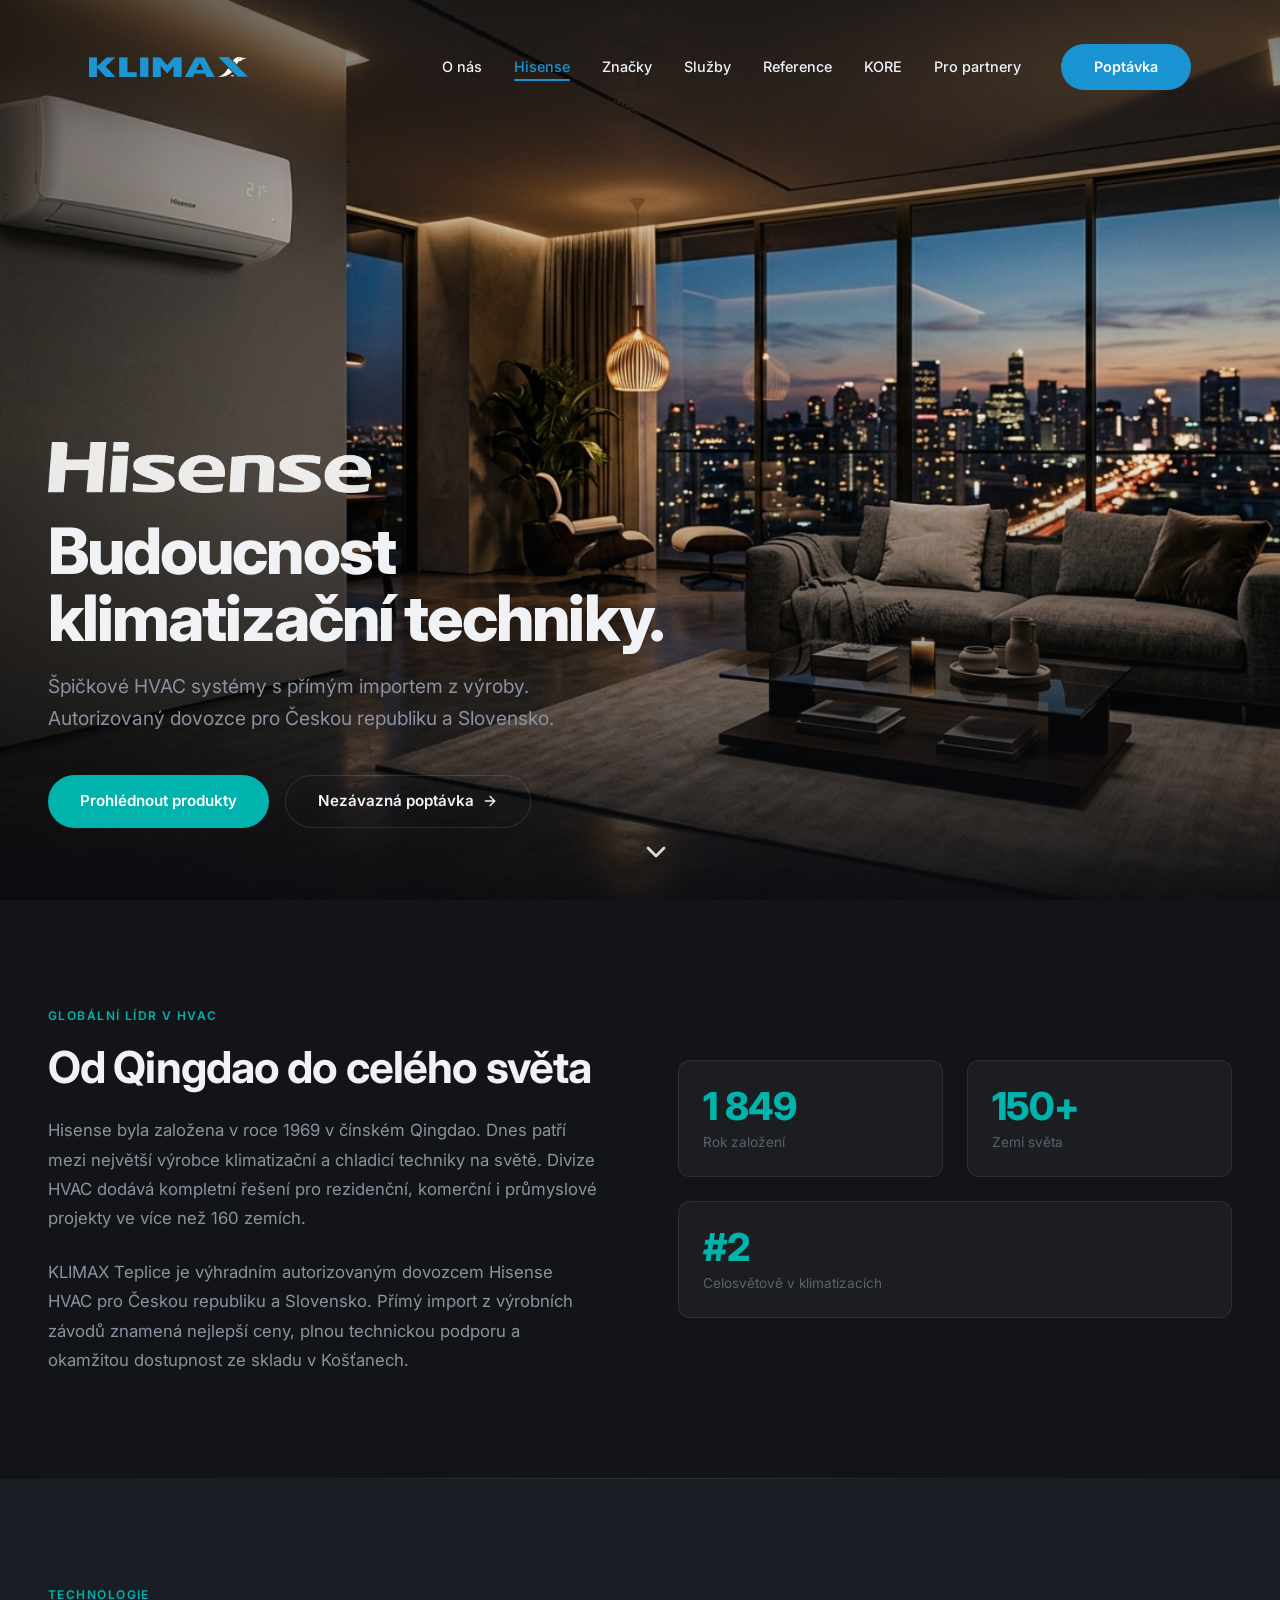
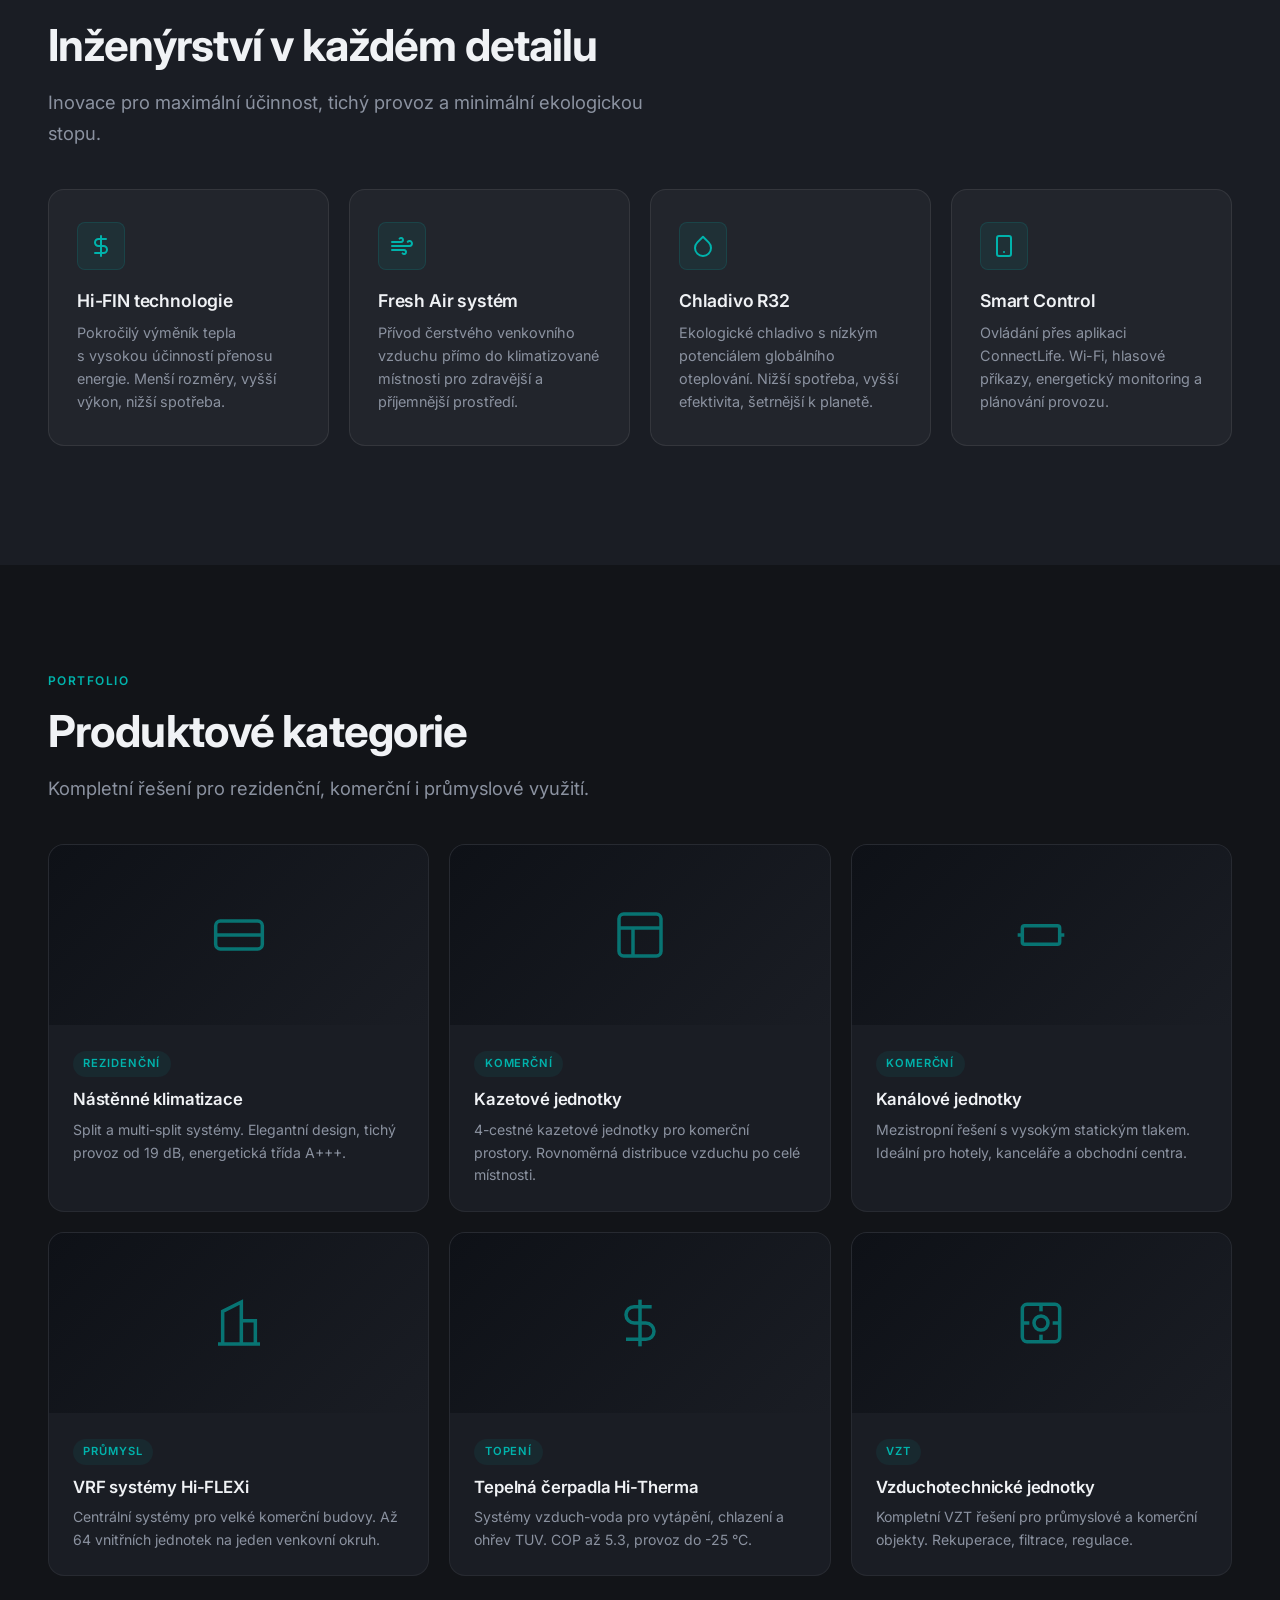
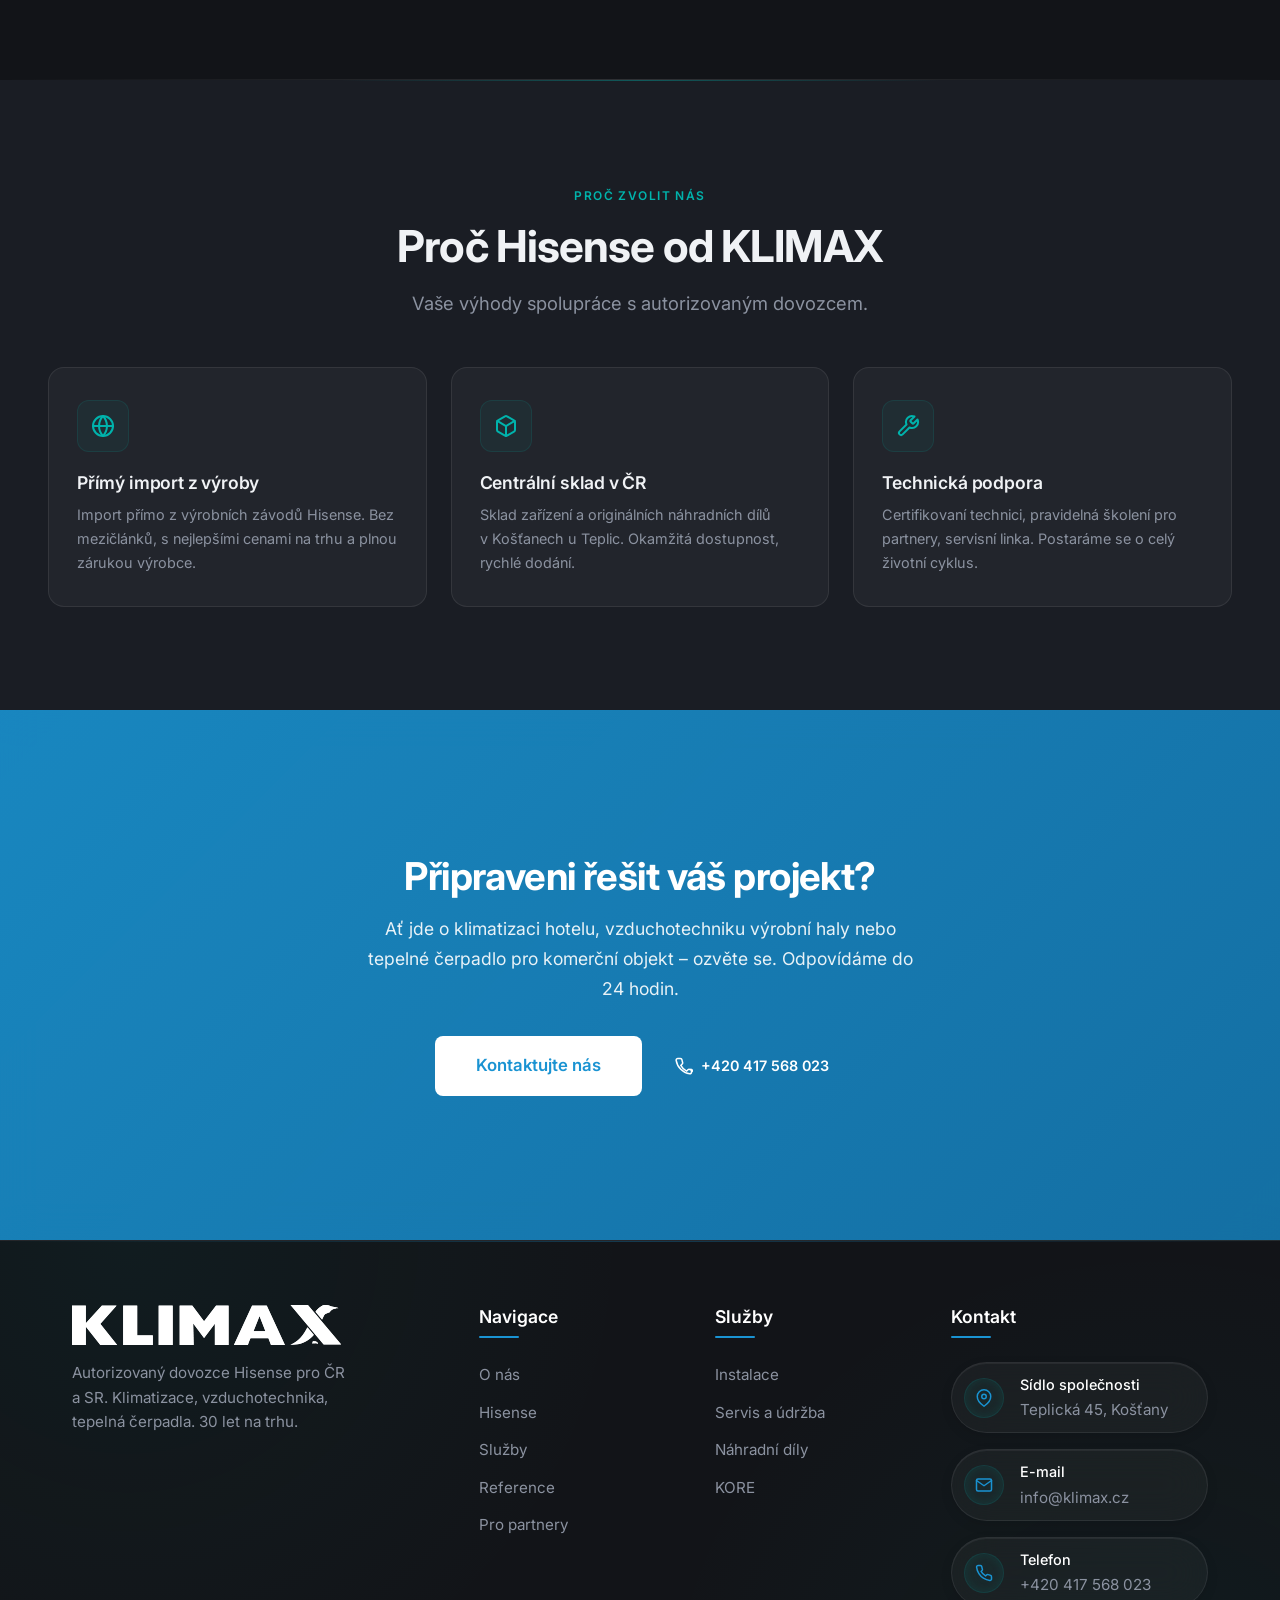
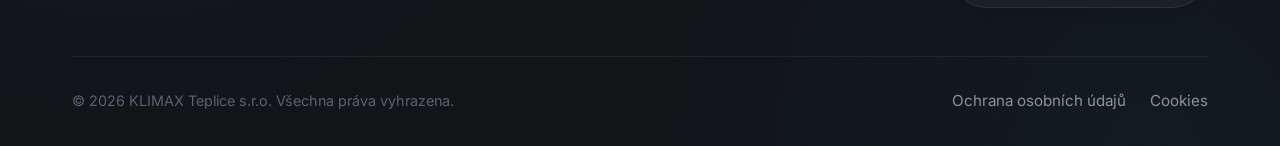
==== commit 0b20f83a: "minor touchups + iframe" ====
--- a/hisense.html
+++ b/hisense.html
@@ -347,7 +347,7 @@
                     <li><a href="sluzby.html#instalace" class="footer__link">Instalace</a></li>
                     <li><a href="sluzby.html#servis" class="footer__link">Servis a údržba</a></li>
                     <li><a href="sluzby.html#nahradni-dily" class="footer__link">Náhradní díly</a></li>
-                    <li><a href="kore.html" class="footer__link">KORE portál</a></li>
+                    <li><a href="kore.html" class="footer__link">KORE</a></li>
                 </ul>
             </div>
             <div class="footer__col">
@@ -384,7 +384,7 @@
             </div>
         </div>
         <div class="footer__bottom">
-            <p class="footer__copyright">&copy; 2025 KLIMAX Teplice s.r.o. Všechna práva vyhrazena.</p>
+            <p class="footer__copyright">&copy; 2026 KLIMAX Teplice s.r.o. Všechna práva vyhrazena.</p>
             <div class="footer__bottom-links">
                 <a href="#" class="footer__link">Ochrana osobních údajů</a>
                 <a href="#" class="footer__link">Cookies</a>
--- a/css/components.css
+++ b/css/components.css
@@ -590,6 +590,7 @@
 .z-row__text {
   color: var(--text-secondary);
   font-size: 1.125rem;
+  margin-bottom: 10px;
   line-height: 1.8;
 }
 
@@ -604,7 +605,7 @@
 }
 
 .z-row--reverse .z-row__image {
-  border-radius: 15px 120px 15px 120px;
+  border-radius: 120px 15px 120px 15px;
 }
 
 @media (max-width: 767px) {
--- a/css/pages.css
+++ b/css/pages.css
@@ -292,7 +292,7 @@
   }
 
   .hero__image img {
-    content: url('./assets/images/mobile-hero.png');
+    content: url('../assets/images/mobile-hero.png');
     object-position: center bottom;
   }
 
@@ -315,7 +315,23 @@
   }
 
   .hero__content {
-    padding: 2rem 1.5rem 3rem;
+    padding: 2rem 1.25rem 3rem;
+    display: flex;
+    justify-content: center;
+  }
+
+  .hero__content-inner {
+    max-width: 100%;
+    width: 100%;
+    text-align: center;
+  }
+
+  .hero__partner-logo {
+    justify-content: center;
+  }
+
+  .hero__actions {
+    justify-content: center;
   }
 
   .hero__title {
@@ -652,7 +668,7 @@
 
 .trusted-carousel {
   position: relative;
-  padding: 4rem 0;
+  padding: 3rem 0; /* responsive padding */
   background-color: var(--bg-primary);
   border-top: 1px solid var(--glass-border);
   border-bottom: 1px solid var(--glass-border);
@@ -662,6 +678,35 @@
     inset 0 -1px 0 0 rgba(255, 255, 255, 0.04);
 }
 
+@media (min-width: 768px) {
+  .trusted-carousel {
+    padding: 4rem 0;
+  }
+}
+
+/* Edge Fade Gradients to hide the hard cut-off */
+.trusted-carousel::before,
+.trusted-carousel::after {
+  content: '';
+  position: absolute;
+  top: 0;
+  bottom: 0;
+  width: 15%;
+  max-width: 150px;
+  z-index: 2;
+  pointer-events: none;
+}
+
+.trusted-carousel::before {
+  left: 0;
+  background: linear-gradient(to right, var(--bg-primary) 10%, transparent 100%);
+}
+
+.trusted-carousel::after {
+  right: 0;
+  background: linear-gradient(to left, var(--bg-primary) 10%, transparent 100%);
+}
+
 .trusted-carousel__inner {
   display: flex;
   width: 100%;
@@ -669,24 +714,54 @@
 
 .trusted-carousel__track {
   display: flex;
-  animation: marquee 30s linear infinite;
+  animation: marquee 35s linear infinite;
   will-change: transform;
 }
 
+.trusted-carousel:hover .trusted-carousel__track {
+  animation-play-state: paused;
+}
+
 .trusted-carousel__group {
   display: flex;
   align-items: center;
-  gap: 4rem;
-  padding-right: 4rem;
+  gap: 2.5rem;
+  padding-right: 2.5rem;
   flex-shrink: 0;
   min-width: max-content;
 }
 
+@media (min-width: 768px) {
+  .trusted-carousel__group {
+    gap: 4rem;
+    padding-right: 4rem;
+  }
+}
+
 .trusted-carousel__group img {
-  height: 60px;
+  height: 35px; /* scale down for mobile */
   width: auto;
+  opacity: 0.8; /* slightly muted by default */
+  transition: opacity var(--transition-base), transform var(--transition-base);
+  -webkit-user-drag: none;
+  user-select: none;
+}
+
+@media (min-width: 768px) {
+  .trusted-carousel__group img {
+    height: 45px;
+  }
+}
+
+@media (min-width: 1024px) {
+  .trusted-carousel__group img {
+    height: 55px; /* original was 60, this is slightly tighter */
+  }
+}
+
+.trusted-carousel__group img:hover {
   opacity: 1;
-  transition: transform var(--transition-base);
+  transform: scale(1.05);
 }
 
 @keyframes marquee {
@@ -694,6 +769,13 @@
   100% { transform: translateX(-25%); }
 }
 
+@media (prefers-reduced-motion: reduce) {
+  .trusted-carousel__track {
+    animation-play-state: paused;
+  }
+}
+
+
 /* ==========================================================================
    14. TRUSTED CLIENTS (REALIZACE)
    ========================================================================== */
@@ -705,22 +787,26 @@
 .trusted-clients__grid {
   display: flex;
   overflow-x: auto;
-  gap: 2rem;
-  padding-bottom: 2rem; /* Make room for the box shadow on hover */
+  gap: 1.25rem;
   cursor: grab;
   scroll-snap-type: x mandatory;
-  scroll-behavior: smooth;
-  scrollbar-width: thin; /* Firefox */
-  scrollbar-color: var(--glass-border) transparent;
-  padding: 1rem 0 2rem 0;
-  
+  -webkit-overflow-scrolling: touch;
+  padding: 1rem 0 1.5rem 0;
+
   /* Prevent text selection while dragging */
   -webkit-user-select: none;
   user-select: none;
+
+  /* Hide scrollbar everywhere */
+  scrollbar-width: none;            /* Firefox */
+  -ms-overflow-style: none;         /* IE/Edge */
+}
+
+.trusted-clients__grid::-webkit-scrollbar {
+  display: none;                    /* Chrome / Safari */
 }
 
 .trusted-clients__grid img {
-  /* Prevent browser's default image ghost-dragging */
   -webkit-user-drag: none;
 }
 
@@ -728,46 +814,95 @@
   cursor: grabbing;
 }
 
-@media (max-width: 767px) {
-  .trusted-clients__grid {
-    margin-left: -1.5rem;
-    margin-right: -1.5rem;
-    padding-left: 1.5rem;
-    padding-right: 1.5rem;
-    gap: 1rem;
-    scrollbar-width: none; /* Hide scrollbar on mobile */
-  }
-  
-  .trusted-clients__grid::-webkit-scrollbar {
-    display: none;
-  }
-  
-  .client-card {
-    flex: 0 0 85vw !important;
-  }
-}
-
-/* Style scrollbar for Chrome, Safari and Opera */
-.trusted-clients__grid::-webkit-scrollbar {
-  height: 6px;
-}
-
-.trusted-clients__grid::-webkit-scrollbar-track {
-  background: transparent;
-}
-
-.trusted-clients__grid::-webkit-scrollbar-thumb {
-  background: var(--glass-border);
-  border-radius: 10px;
-}
-
-.trusted-clients__grid::-webkit-scrollbar-thumb:hover {
-  background: rgba(255, 255, 255, 0.3);
-}
-
+/* --- Edge-fade masks to hint at scrollable content ----------------------- */
+.trusted-clients__grid-wrapper {
+  position: relative;
+}
+
+.trusted-clients__grid-wrapper::before,
+.trusted-clients__grid-wrapper::after {
+  content: '';
+  position: absolute;
+  top: 0;
+  bottom: 0;
+  width: 48px;
+  z-index: 2;
+  pointer-events: none;
+  opacity: 0;
+  transition: opacity 0.3s ease;
+}
+
+.trusted-clients__grid-wrapper::before {
+  left: 0;
+  background: linear-gradient(to right, var(--bg-primary), transparent);
+}
+
+.trusted-clients__grid-wrapper::after {
+  right: 0;
+  background: linear-gradient(to left, var(--bg-primary), transparent);
+}
+
+.trusted-clients__grid-wrapper--fade-left::before {
+  opacity: 1;
+}
+
+.trusted-clients__grid-wrapper--fade-right::after {
+  opacity: 1;
+}
+
+/* --- Carousel navigation arrows ----------------------------------------- */
+.trusted-clients__nav {
+  display: none;            /* hidden on touch / small screens */
+  position: absolute;
+  top: 50%;
+  transform: translateY(-50%);
+  z-index: 3;
+  width: 44px;
+  height: 44px;
+  border-radius: 50%;
+  background: var(--glass-bg-strong);
+  -webkit-backdrop-filter: blur(12px);
+  backdrop-filter: blur(12px);
+  border: 1px solid var(--glass-border);
+  color: var(--text-primary);
+  cursor: pointer;
+  align-items: center;
+  justify-content: center;
+  box-shadow: var(--glass-shadow);
+  transition: background 0.2s ease, border-color 0.2s ease, opacity 0.2s ease;
+  opacity: 0.85;
+}
+
+.trusted-clients__nav:hover {
+  background: var(--glass-bg-strong);
+  border-color: var(--glass-border-strong);
+  opacity: 1;
+}
+
+.trusted-clients__nav:disabled {
+  opacity: 0.25;
+  cursor: default;
+  pointer-events: none;
+}
+
+.trusted-clients__nav--prev {
+  left: -22px;
+}
+
+.trusted-clients__nav--next {
+  right: -22px;
+}
+
+.trusted-clients__nav svg {
+  width: 20px;
+  height: 20px;
+  display: block;
+}
+
+/* --- Client Card --------------------------------------------------------- */
 .client-card {
   position: relative;
-  flex: 0 0 300px; /* Fixed width for each carousel item */
+  flex: 0 0 clamp(260px, 42vw, 300px);
   scroll-snap-align: start;
   background: var(--glass-bg-strong);
   -webkit-backdrop-filter: blur(var(--glass-blur)) saturate(1.2);
@@ -828,7 +963,7 @@
 }
 
 .client-card__content {
-  padding: 1.5rem;
+  padding: 1.25rem;
   flex: 1;
   display: flex;
   flex-direction: column;
@@ -836,10 +971,10 @@
 }
 
 .client-card__title {
-  font-size: 1.1rem;
+  font-size: 1rem;
   font-weight: 600;
   color: var(--text-primary);
-  margin-bottom: 1rem;
+  margin-bottom: 0.75rem;
   line-height: 1.4;
 }
 
@@ -849,7 +984,7 @@
   gap: 0.5rem;
   font-size: 0.85rem;
   border-top: 1px solid var(--border-color);
-  padding-top: 1rem;
+  padding-top: 0.75rem;
   margin-top: auto;
 }
 
@@ -867,4 +1002,79 @@
   filter: brightness(0) invert(1);
 }
 
-
+/* === RESPONSIVE BREAKPOINTS ============================================= */
+
+/* Mobile: < 600px — full-width cards, edge-to-edge scroll */
+@media (max-width: 599px) {
+  .trusted-clients__grid {
+    margin-left: -1rem;
+    margin-right: -1rem;
+    padding-left: 1rem;
+    padding-right: 1rem;
+    gap: 0.75rem;
+    scroll-padding-left: 1rem;
+  }
+
+  .client-card {
+    flex: 0 0 82vw;
+  }
+
+  .client-card__image-wrapper {
+    height: 170px;
+  }
+}
+
+/* Small tablet: 600–767px — 2 cards visible */
+@media (min-width: 600px) and (max-width: 767px) {
+  .trusted-clients__grid {
+    scroll-padding-left: 0;
+    gap: 1rem;
+  }
+
+  .client-card {
+    flex: 0 0 calc(50% - 0.5rem);
+  }
+}
+
+/* Tablet: 768–1023px — ~2.5 cards visible, show nav arrows */
+@media (min-width: 768px) and (max-width: 1023px) {
+  .trusted-clients__grid {
+    gap: 1.25rem;
+  }
+
+  .client-card {
+    flex: 0 0 calc(40% - 0.625rem);
+  }
+}
+
+/* Desktop: 1024px+ — show nav arrows, wider cards */
+@media (min-width: 768px) {
+  .trusted-clients__nav {
+    display: flex;
+  }
+}
+
+@media (min-width: 1024px) {
+  .trusted-clients__grid {
+    gap: 1.5rem;
+  }
+
+  .client-card {
+    flex: 0 0 300px;
+  }
+
+  .client-card__image-wrapper {
+    height: 200px;
+  }
+
+  .client-card__title {
+    font-size: 1.1rem;
+  }
+
+  .client-card__content {
+    padding: 1.5rem;
+  }
+}
+
+
+
--- a/css/subpages.css
+++ b/css/subpages.css
@@ -73,7 +73,7 @@
 .page-hero__content {
   position: relative;
   z-index: 10;
-  padding: 3rem 0 4rem;
+  padding: 3rem 1rem 4rem;
   width: 100%;
 }
 
@@ -568,6 +568,122 @@
   line-height: 1.6;
 }
 
+/* ==========================================================================
+   4.1 CUSTOMER JOURNEY (Timeline)
+   ========================================================================== */
+
+.customer-journey {
+  position: relative;
+  max-width: 800px;
+  margin: 0 auto;
+  padding: 2rem 0;
+}
+
+/* Vertical connecting line */
+.customer-journey::before {
+  content: '';
+  position: absolute;
+  top: 36px;
+  bottom: 36px;
+  left: 28px; /* Centers the 2px line in the 58px icon */
+  width: 2px;
+  background: var(--glass-border);
+  z-index: 0;
+}
+
+@media (max-width: 767px) {
+  .customer-journey::before {
+    left: 23px; /* Centers in 48px icon */
+  }
+}
+
+.journey-step {
+  position: relative;
+  display: flex;
+  gap: 2rem;
+  padding-bottom: 2.5rem;
+  z-index: 1;
+}
+
+.journey-step:last-child {
+  padding-bottom: 0;
+}
+
+.journey-step__icon {
+  flex-shrink: 0;
+  width: 58px;
+  height: 58px;
+  border-radius: 50%;
+  background: var(--bg-primary); /* Match body bg so the gap looks like negative space */
+  border: 2px solid var(--accent-klimax);
+  color: var(--accent-klimax);
+  display: flex;
+  align-items: center;
+  justify-content: center;
+  box-shadow: 0 0 0 8px var(--bg-primary); /* Creates a mask gap in the timeline */
+  transition: all var(--transition-smooth);
+}
+
+.journey-step__icon svg {
+  width: 24px;
+  height: 24px;
+}
+
+@media (max-width: 767px) {
+  .journey-step__icon {
+    width: 48px;
+    height: 48px;
+    box-shadow: 0 0 0 6px var(--bg-primary);
+  }
+  .journey-step__icon svg {
+    width: 20px;
+    height: 20px;
+  }
+  .journey-step {
+    gap: 1.25rem;
+  }
+}
+
+.journey-step.is-active .journey-step__icon {
+  transform: scale(1.1);
+  background: var(--accent-klimax);
+  color: #fff;
+  box-shadow: 0 0 0 8px var(--bg-primary), var(--shadow-glow-klimax);
+}
+
+.journey-step__content {
+  flex: 1;
+  background: var(--glass-bg);
+  -webkit-backdrop-filter: blur(var(--glass-blur)) saturate(1.2);
+  backdrop-filter: blur(var(--glass-blur)) saturate(1.2);
+  border: 1px solid var(--glass-border);
+  border-radius: var(--radius-lg);
+  padding: 1.5rem 2rem;
+  box-shadow: var(--glass-glow), var(--glass-shadow);
+  transition: transform var(--transition-smooth), background var(--transition-base), border-color var(--transition-base);
+}
+
+.journey-step.is-active .journey-step__content {
+  background: var(--glass-bg-strong);
+  border-color: var(--glass-border-strong);
+  transform: translateX(10px);
+}
+
+.journey-step__title {
+  font-size: 1.15rem;
+  font-weight: 600;
+  color: var(--text-primary);
+  margin-bottom: 0.5rem;
+}
+
+.journey-step__text {
+  font-size: 0.95rem;
+  color: var(--text-secondary);
+  line-height: 1.6;
+  margin: 0;
+}
+
+
 
 /* ==========================================================================
    5. PRODUCT CARDS (.product-card)
@@ -1168,7 +1284,6 @@
 
 .brand-detail {
   padding: 4rem 0;
-  border-bottom: 1px solid var(--border-color);
 }
 
 .brand-detail:last-child {
@@ -1195,6 +1310,23 @@
   .brand-detail--reverse .brand-detail__visual {
     order: 1;
   }
+}
+
+.brand-detail__content {
+  background: transparent;
+  border: none;
+  box-shadow: none;
+  -webkit-backdrop-filter: none;
+  backdrop-filter: none;
+}
+
+.brand-detail__content:hover {
+  border: none;
+  box-shadow: none;
+}
+
+.brand-detail__content::after {
+  display: none;
 }
 
 .brand-detail__logo {
@@ -1319,7 +1451,7 @@
    ========================================================================== */
 
 .map-section {
-  border-radius: var(--radius-xl);
+  border-radius: 0;
   overflow: hidden;
   border: 1px solid var(--glass-border);
   box-shadow: var(--glass-shadow);
@@ -1919,3 +2051,210 @@
   margin: 1rem 0;
   border: none;
 }
+
+
+/* ==========================================================================
+   25. KORE SLIDESHOW (.kore-slideshow)
+   ==========================================================================
+   Interactive carousel of KORE application screenshots.
+   ========================================================================== */
+
+.kore-slideshow {
+  position: relative;
+  width: 100%;
+  max-width: 1000px;
+  margin: 0 auto;
+  aspect-ratio: 16 / 9;
+  background: var(--glass-bg);
+  -webkit-backdrop-filter: blur(var(--glass-blur)) saturate(1.2);
+  backdrop-filter: blur(var(--glass-blur)) saturate(1.2);
+  border: 1px solid var(--glass-border);
+  border-radius: var(--radius-xl);
+  overflow: hidden;
+  box-shadow: var(--glass-glow), var(--glass-shadow);
+}
+
+/* Fallback height for browsers that don't support aspect-ratio well */
+@supports not (aspect-ratio: 16 / 9) {
+  .kore-slideshow {
+    height: 56.25vw;
+    max-height: 562px;
+  }
+}
+
+.kore-slideshow__track {
+  position: relative;
+  width: 100%;
+  height: 100%;
+}
+
+.kore-slideshow__slide {
+  position: absolute;
+  inset: 0;
+  opacity: 0;
+  visibility: hidden;
+  transition: opacity 0.6s cubic-bezier(0.25, 1, 0.5, 1), visibility 0.6s;
+}
+
+.kore-slideshow__slide--active {
+  opacity: 1;
+  visibility: visible;
+}
+
+.kore-slideshow__slide img {
+  width: 100%;
+  height: 100%;
+  object-fit: cover;
+  object-position: top;
+  display: block;
+}
+
+.kore-slideshow__overlay {
+  position: absolute;
+  bottom: 0;
+  left: 0;
+  right: 0;
+  padding: 4rem 2rem 2rem;
+  background: linear-gradient(to top, rgba(12, 14, 18, 0.95) 0%, rgba(12, 14, 18, 0.7) 40%, transparent 100%);
+  color: #fff;
+  pointer-events: none;
+}
+
+.kore-slideshow__overlay h3 {
+  font-size: 1.25rem;
+  font-weight: 700;
+  color: #fff;
+  margin-bottom: 0.5rem;
+  text-shadow: 0 2px 4px rgba(0, 0, 0, 0.5);
+}
+
+.kore-slideshow__overlay p {
+  font-size: 0.95rem;
+  color: rgba(255, 255, 255, 0.9);
+  line-height: 1.6;
+  margin: 0;
+  text-shadow: 0 1px 3px rgba(0, 0, 0, 0.5);
+}
+
+/* Navigation Buttons */
+.kore-slideshow__btn {
+  position: absolute;
+  top: 50%;
+  transform: translateY(-50%);
+  width: 44px;
+  height: 44px;
+  border-radius: 50%;
+  background: rgba(18, 20, 24, 0.6);
+  -webkit-backdrop-filter: blur(4px);
+  backdrop-filter: blur(4px);
+  border: 1px solid rgba(255, 255, 255, 0.1);
+  color: #fff;
+  display: flex;
+  align-items: center;
+  justify-content: center;
+  cursor: pointer;
+  z-index: 10;
+  transition: all var(--transition-base);
+  opacity: 0;
+}
+
+.kore-slideshow:hover .kore-slideshow__btn {
+  opacity: 1;
+}
+
+.kore-slideshow__btn:hover {
+  background: var(--accent-klimax);
+  border-color: var(--accent-klimax);
+}
+
+.kore-slideshow__btn--prev {
+  left: 1rem;
+}
+
+.kore-slideshow__btn--next {
+  right: 1rem;
+}
+
+/* Dots */
+.kore-slideshow__dots {
+  position: absolute;
+  bottom: 1rem;
+  right: 2rem;
+  display: flex;
+  gap: 0.5rem;
+  z-index: 10;
+}
+
+.kore-slideshow__dot {
+  width: 8px;
+  height: 8px;
+  border-radius: 50%;
+  background: rgba(255, 255, 255, 0.3);
+  border: none;
+  padding: 0;
+  cursor: pointer;
+  transition: all var(--transition-base);
+}
+
+.kore-slideshow__dot:hover {
+  background: rgba(255, 255, 255, 0.6);
+}
+
+.kore-slideshow__dot--active {
+  background: var(--accent-klimax);
+  width: 24px;
+  border-radius: 4px;
+}
+
+@media (max-width: 600px) {
+  .kore-slideshow {
+    aspect-ratio: auto;
+  }
+  .kore-slideshow__slide {
+    inset: auto;
+    top: 0;
+    left: 0;
+    width: 100%;
+  }
+  .kore-slideshow__slide--active {
+    position: relative;
+  }
+  .kore-slideshow__slide img {
+    position: relative;
+    height: auto;
+    aspect-ratio: 16 / 9;
+    object-fit: cover;
+  }
+  .kore-slideshow__overlay {
+    position: relative;
+    padding: 1.5rem 1.25rem 3rem;
+    background: transparent;
+  }
+  .kore-slideshow__overlay h3 {
+    font-size: 1.25rem;
+    margin-bottom: 0.5rem;
+    color: var(--text-primary);
+    text-shadow: none;
+  }
+  .kore-slideshow__overlay p {
+    font-size: 0.95rem;
+    display: block;
+    color: var(--text-secondary);
+    text-shadow: none;
+  }
+  .kore-slideshow__btn {
+    opacity: 1;
+    width: 36px;
+    height: 36px;
+    top: 25%;
+  }
+  .kore-slideshow__btn svg {
+    width: 18px;
+    height: 18px;
+  }
+  .kore-slideshow__dots {
+    right: 50%;
+    transform: translateX(50%);
+    bottom: 1rem;
+  }
+}
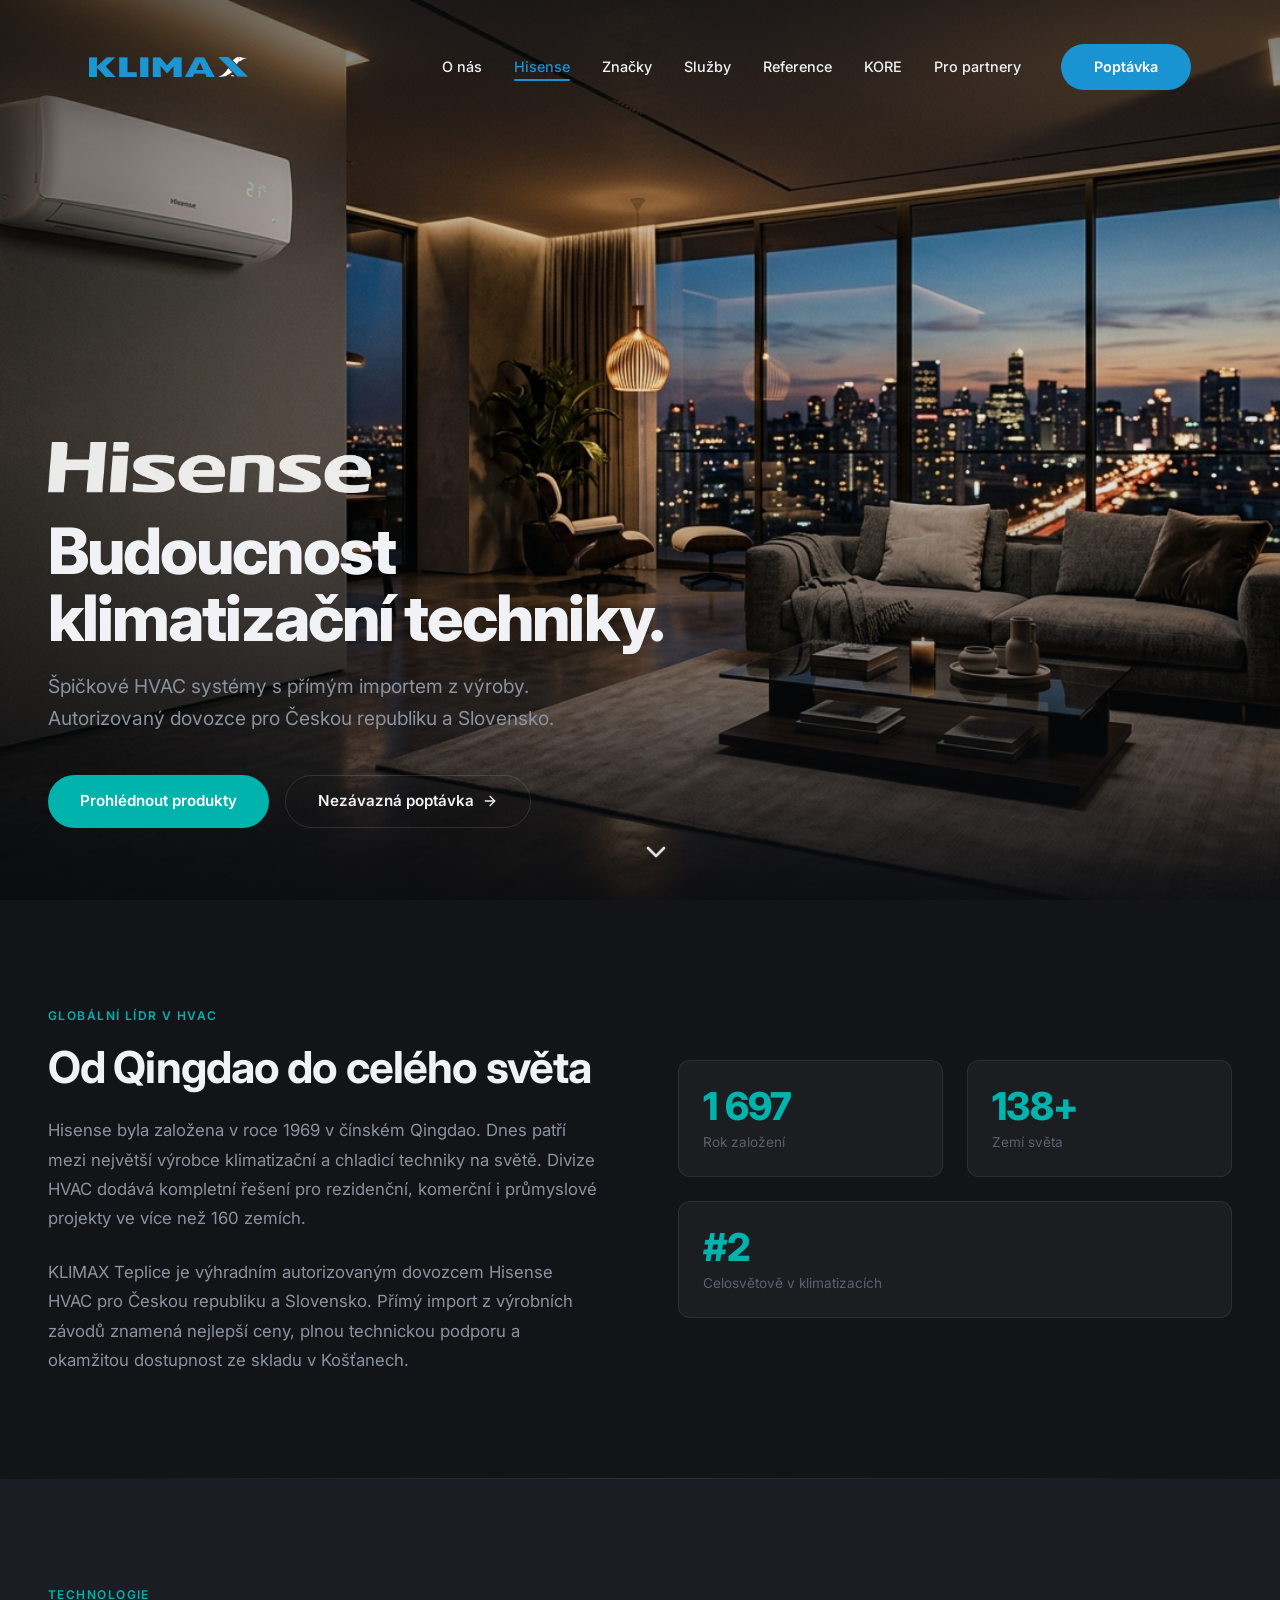
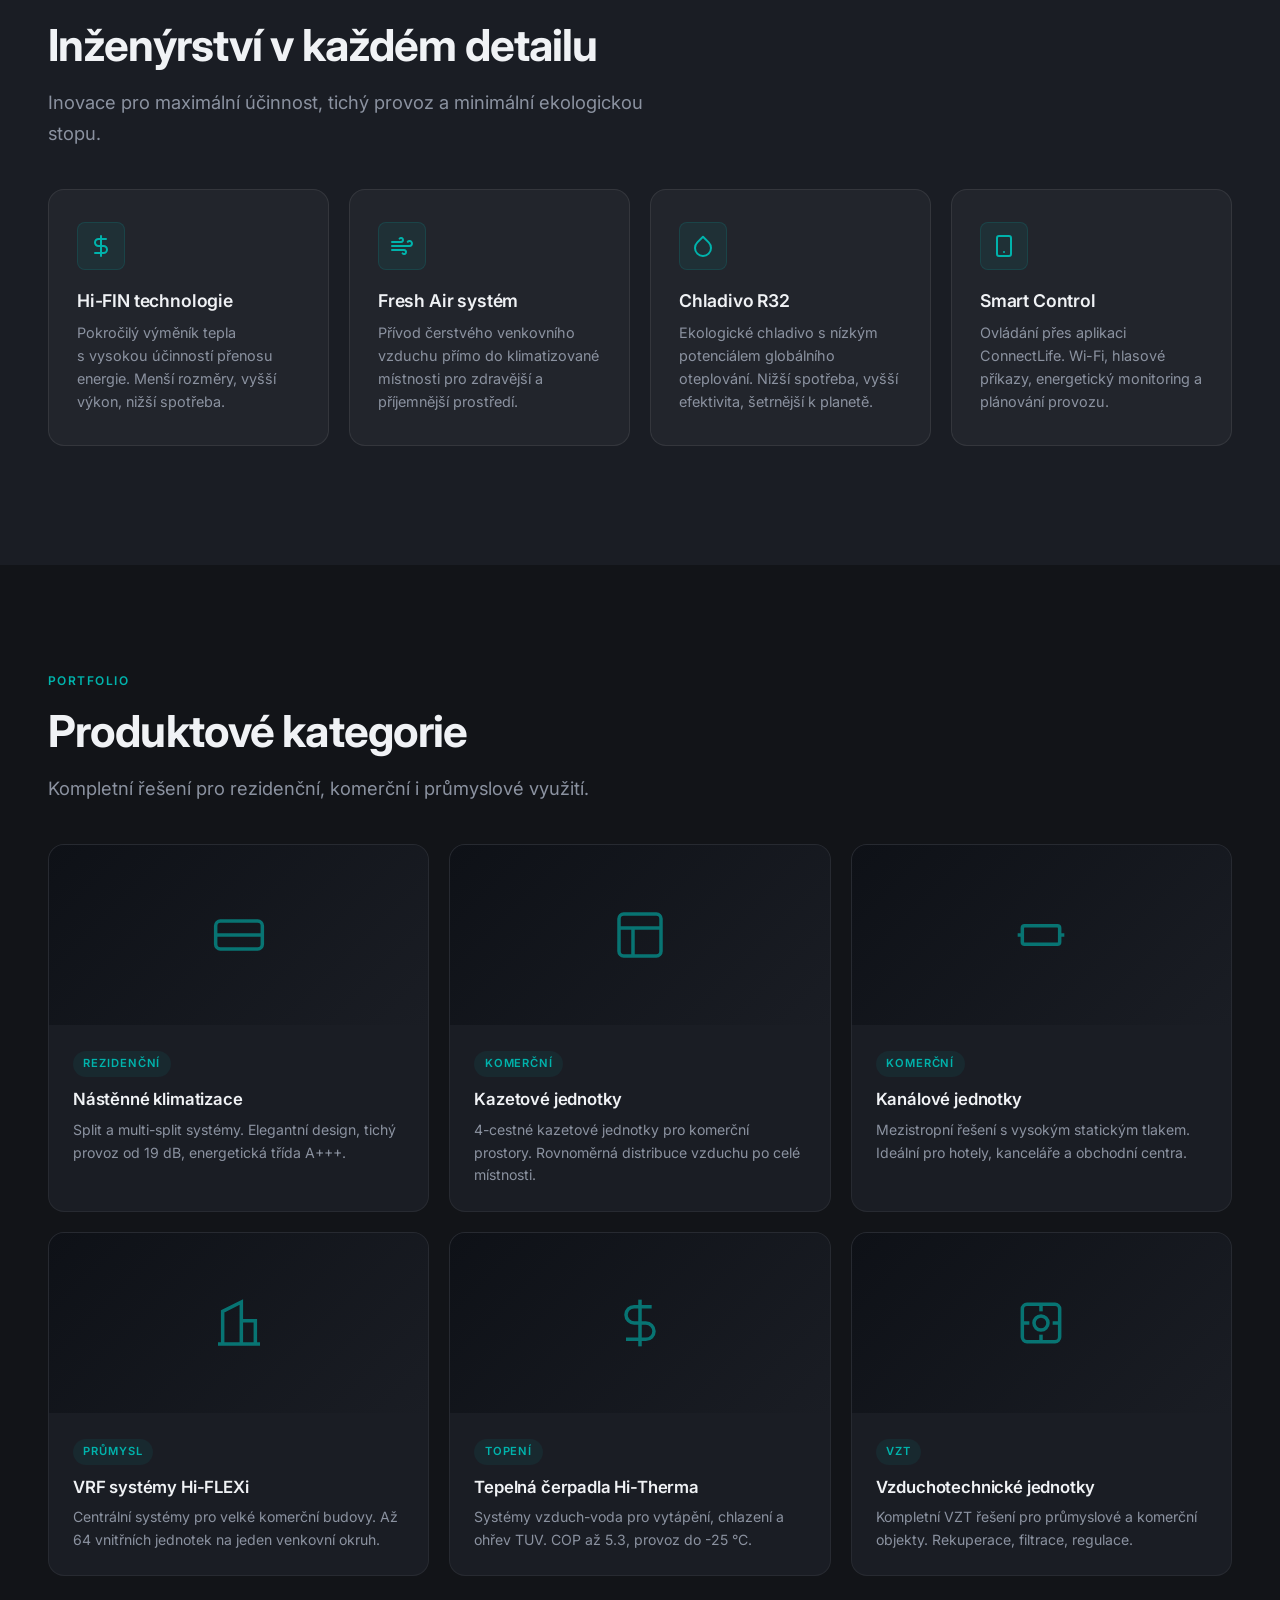
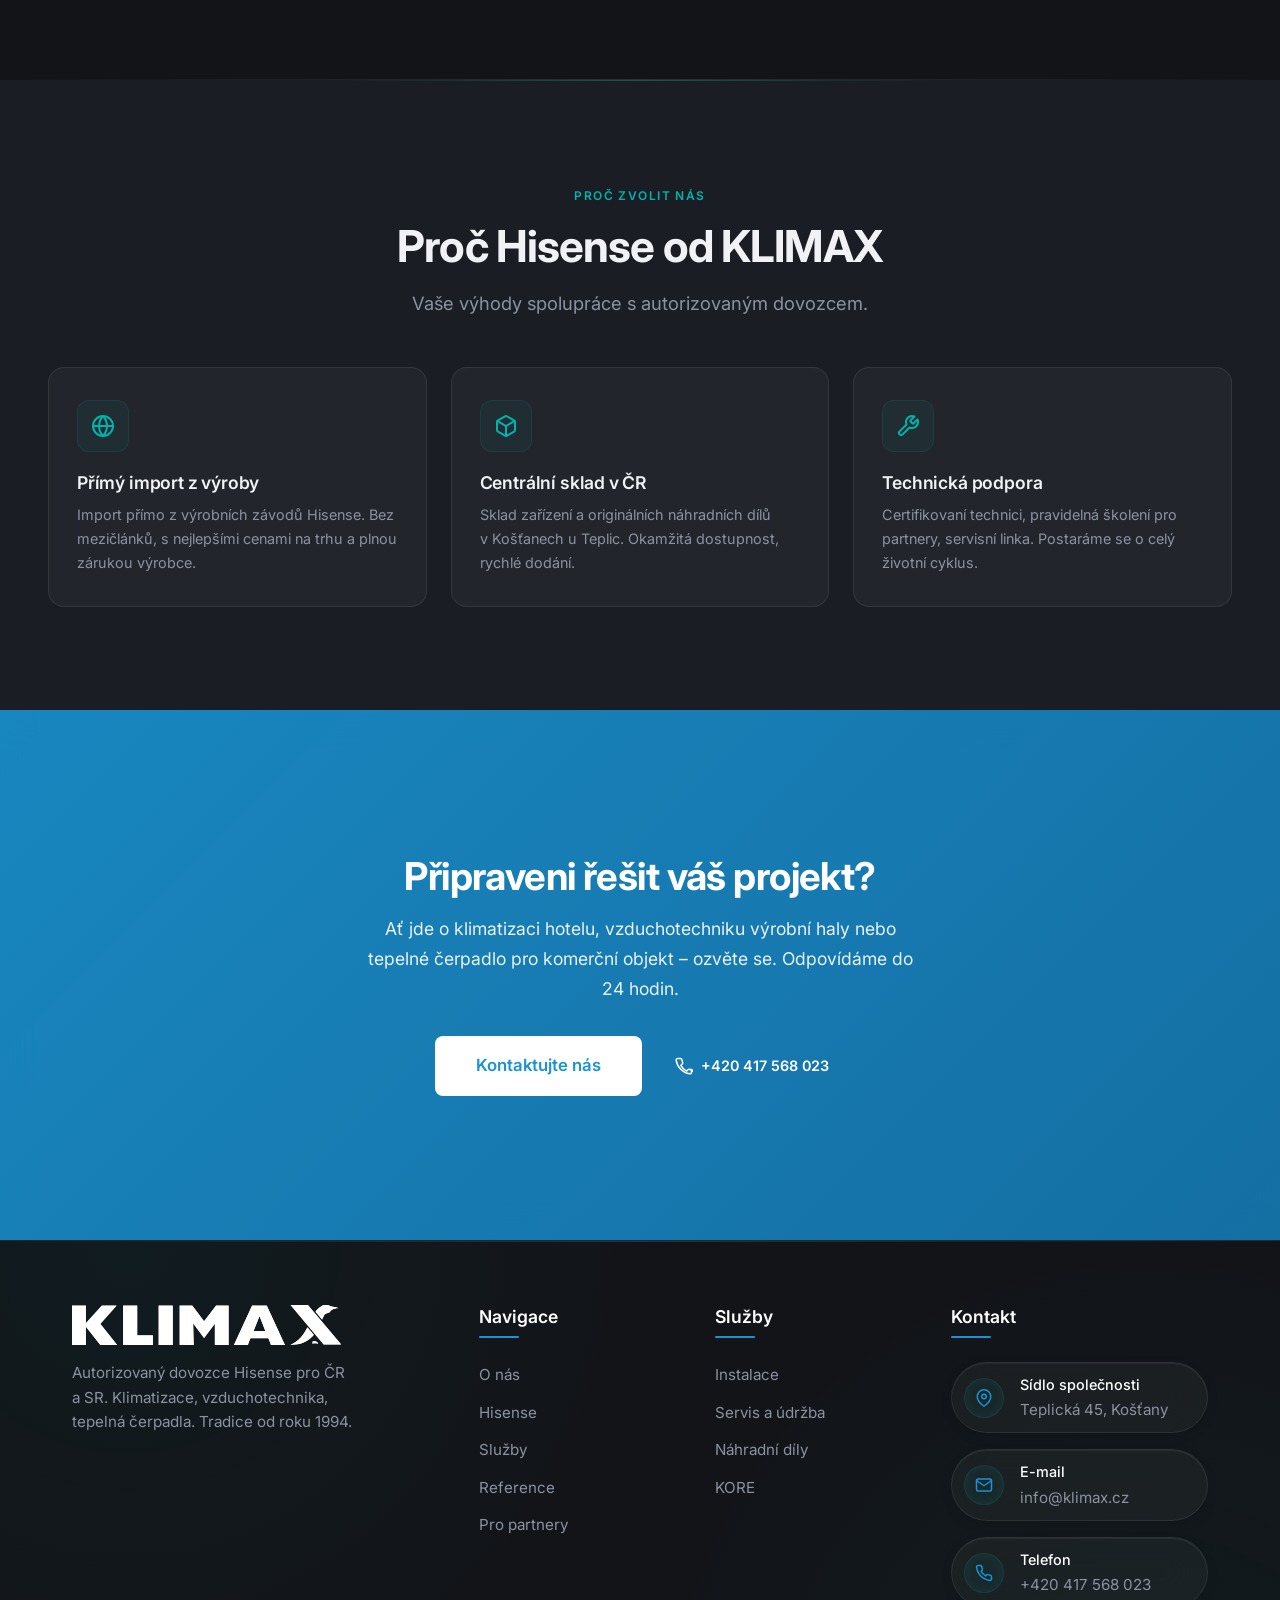
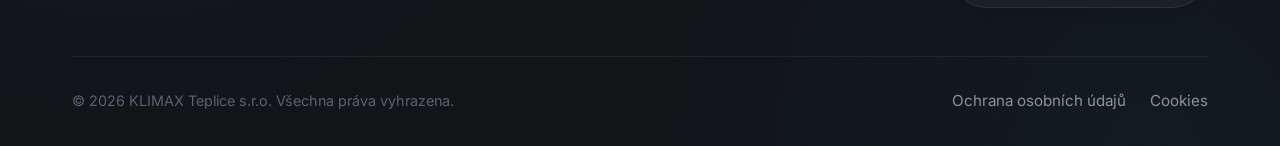
==== commit a6d4f1d4: "final v1" ====
--- a/hisense.html
+++ b/hisense.html
@@ -3,14 +3,25 @@
 <head>
     <meta charset="UTF-8">
     <meta name="viewport" content="width=device-width, initial-scale=1.0">
-    <meta name="description" content="KLIMAX je výhradním autorizovaným dovozcem Hisense HVAC pro Českou republiku a Slovensko. Přímý import, profesionální instalace, celoživotní servis.">
+    <meta name="description" content="KLIMAX je výhradním autorizovaným dovozcem Hisense HVAC pro Českou republiku a Slovensko. Přímý import, profesionální instalace, celoživotní servis. Tradice od roku 1994.">
     <meta name="robots" content="index, follow">
     <meta name="author" content="KLIMAX Teplice s.r.o.">
-    <link rel="icon" type="image/svg+xml" href="assets/favicon/favicon.svg">
-    <link rel="shortcut icon" href="assets/favicon/favicon.ico">
+    <link rel="canonical" href="https://klimax.cz/hisense.html">
+
+    <!-- Favicon -->
+    <link rel="icon" type="image/png" href="assets/favicon/favicon-96x96.png" sizes="96x96" />
+    <link rel="icon" type="image/svg+xml" href="assets/favicon/favicon.svg" />
+    <link rel="shortcut icon" href="assets/favicon/favicon.ico" />
+    <link rel="apple-touch-icon" sizes="180x180" href="assets/favicon/apple-touch-icon.png" />
+    <meta name="apple-mobile-web-app-title" content="Klimax" />
+    <link rel="manifest" href="assets/favicon/site.webmanifest" />
+
+    <!-- Open Graph -->
     <meta property="og:title" content="Hisense | KLIMAX Teplice">
     <meta property="og:description" content="KLIMAX je výhradním autorizovaným dovozcem Hisense HVAC pro Českou republiku a Slovensko. Přímý import z výroby, profesionální instalace, celoživotní servis.">
     <meta property="og:type" content="website">
+    <meta property="og:url" content="https://klimax.cz/hisense.html">
+    <meta property="og:image" content="https://klimax.cz/assets/images/team.png">
     <meta property="og:locale" content="cs_CZ">
     <title>Hisense | KLIMAX Teplice</title>
     <link rel="stylesheet" href="css/variables.css">
@@ -328,7 +339,7 @@
                 <p class="footer__about">
                     Autorizovaný dovozce Hisense pro ČR a SR.
                     Klimatizace, vzduchotechnika, tepelná čerpadla.
-                    30&nbsp;let na trhu.
+                    Tradice od&nbsp;roku 1994.
                 </p>
             </div>
             <div class="footer__col">
--- a/css/subpages.css
+++ b/css/subpages.css
@@ -895,6 +895,31 @@
   }
 }
 
+/* KORE Inquiry Form iframe */
+.kore-form-iframe {
+  width: 100%;
+  min-height: 1450px;
+  height: 1450px;
+  border: 0;
+  display: block;
+  background: transparent;
+  transition: height 0.25s ease-out;
+}
+
+@media (max-width: 900px) {
+  .kore-form-iframe {
+    min-height: 1750px;
+    height: 1750px;
+  }
+}
+
+@media (max-width: 480px) {
+  .kore-form-iframe {
+    min-height: 1900px;
+    height: 1900px;
+  }
+}
+
 .contact-info {
   display: flex;
   flex-direction: column;
@@ -1110,12 +1135,14 @@
   color: var(--accent-klimax);
 }
 
-.download-card__info {
+.download-card__info,
+.download-card__content {
   flex: 1;
   min-width: 0;
 }
 
-.download-card__name {
+.download-card__name,
+.download-card__title {
   font-weight: 600;
   font-size: 0.95rem;
   color: var(--text-primary);
@@ -1130,13 +1157,15 @@
   color: var(--text-muted);
 }
 
-.download-card__action {
+.download-card__action,
+.download-card__arrow {
   flex-shrink: 0;
   color: var(--text-muted);
   transition: color var(--transition-base), transform var(--transition-base);
 }
 
-.download-card:hover .download-card__action {
+.download-card:hover .download-card__action,
+.download-card:hover .download-card__arrow {
   color: var(--accent-klimax);
   transform: translateY(2px);
 }
